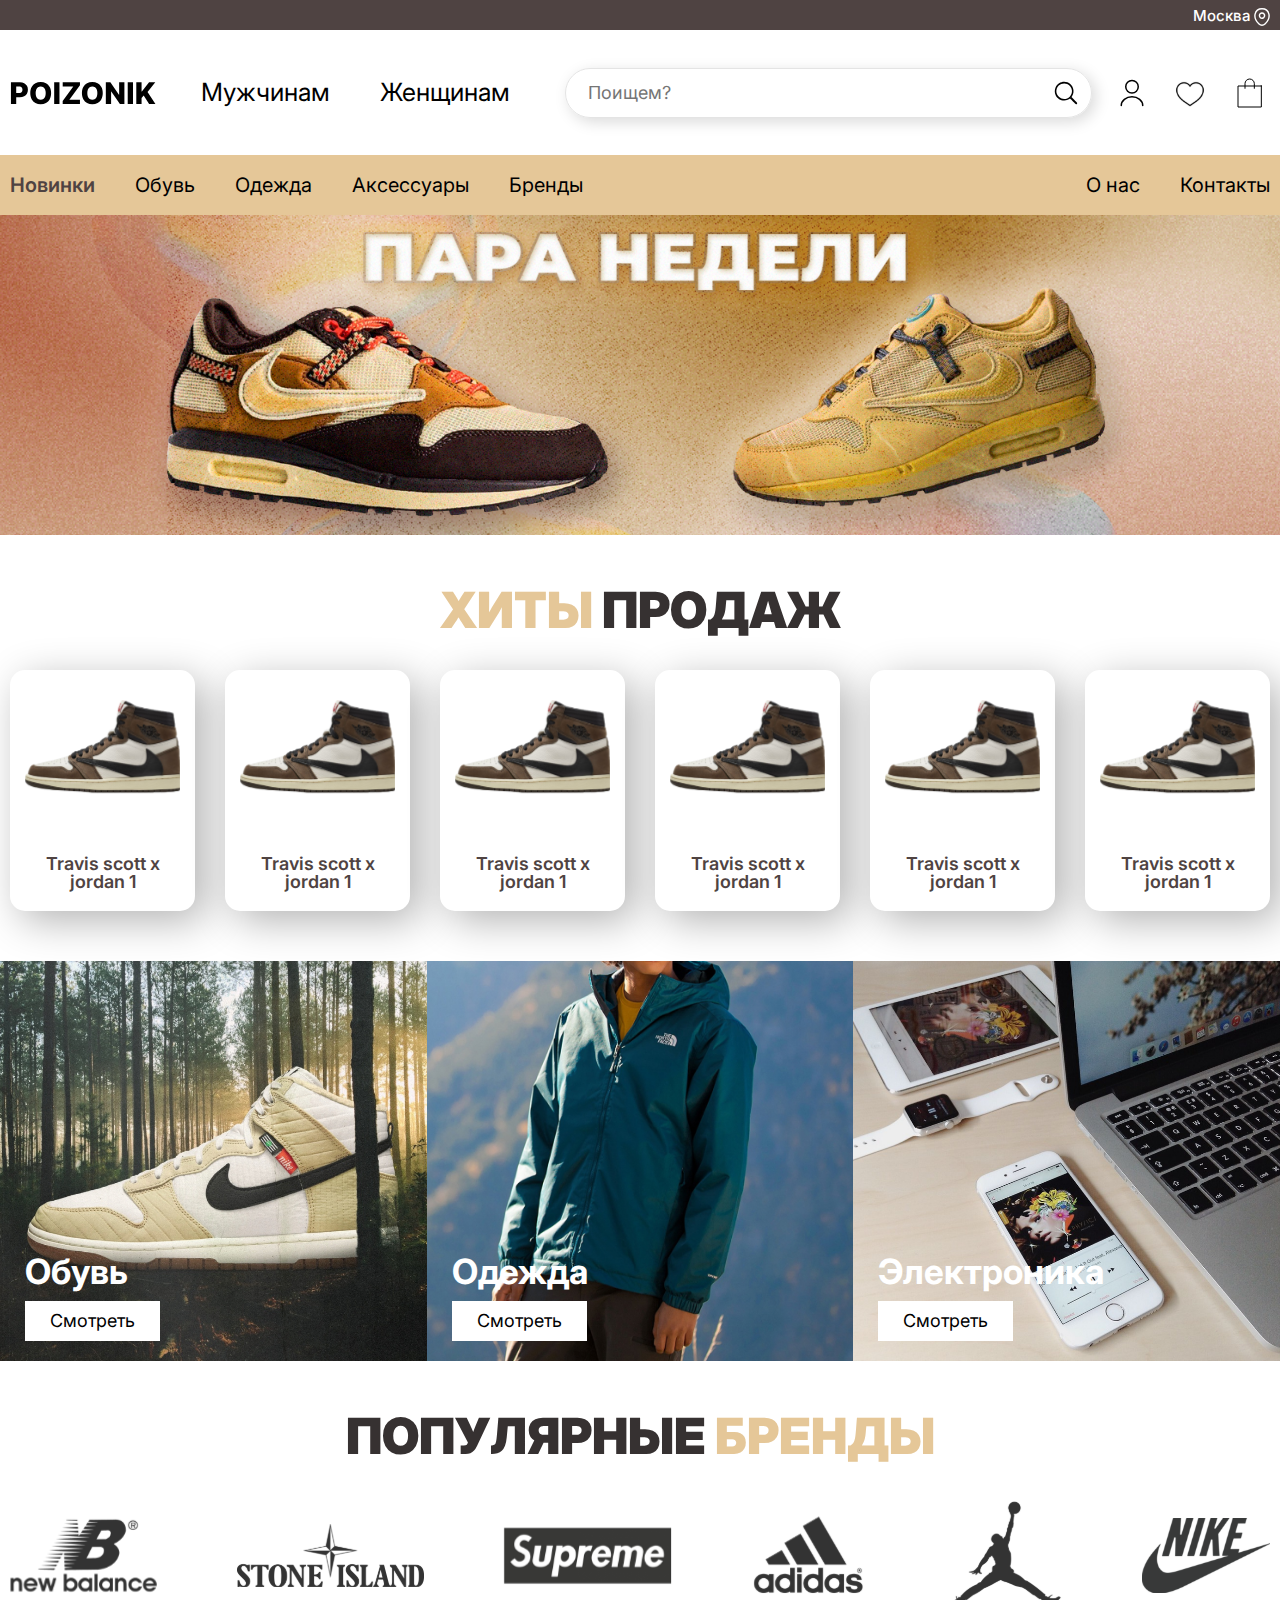
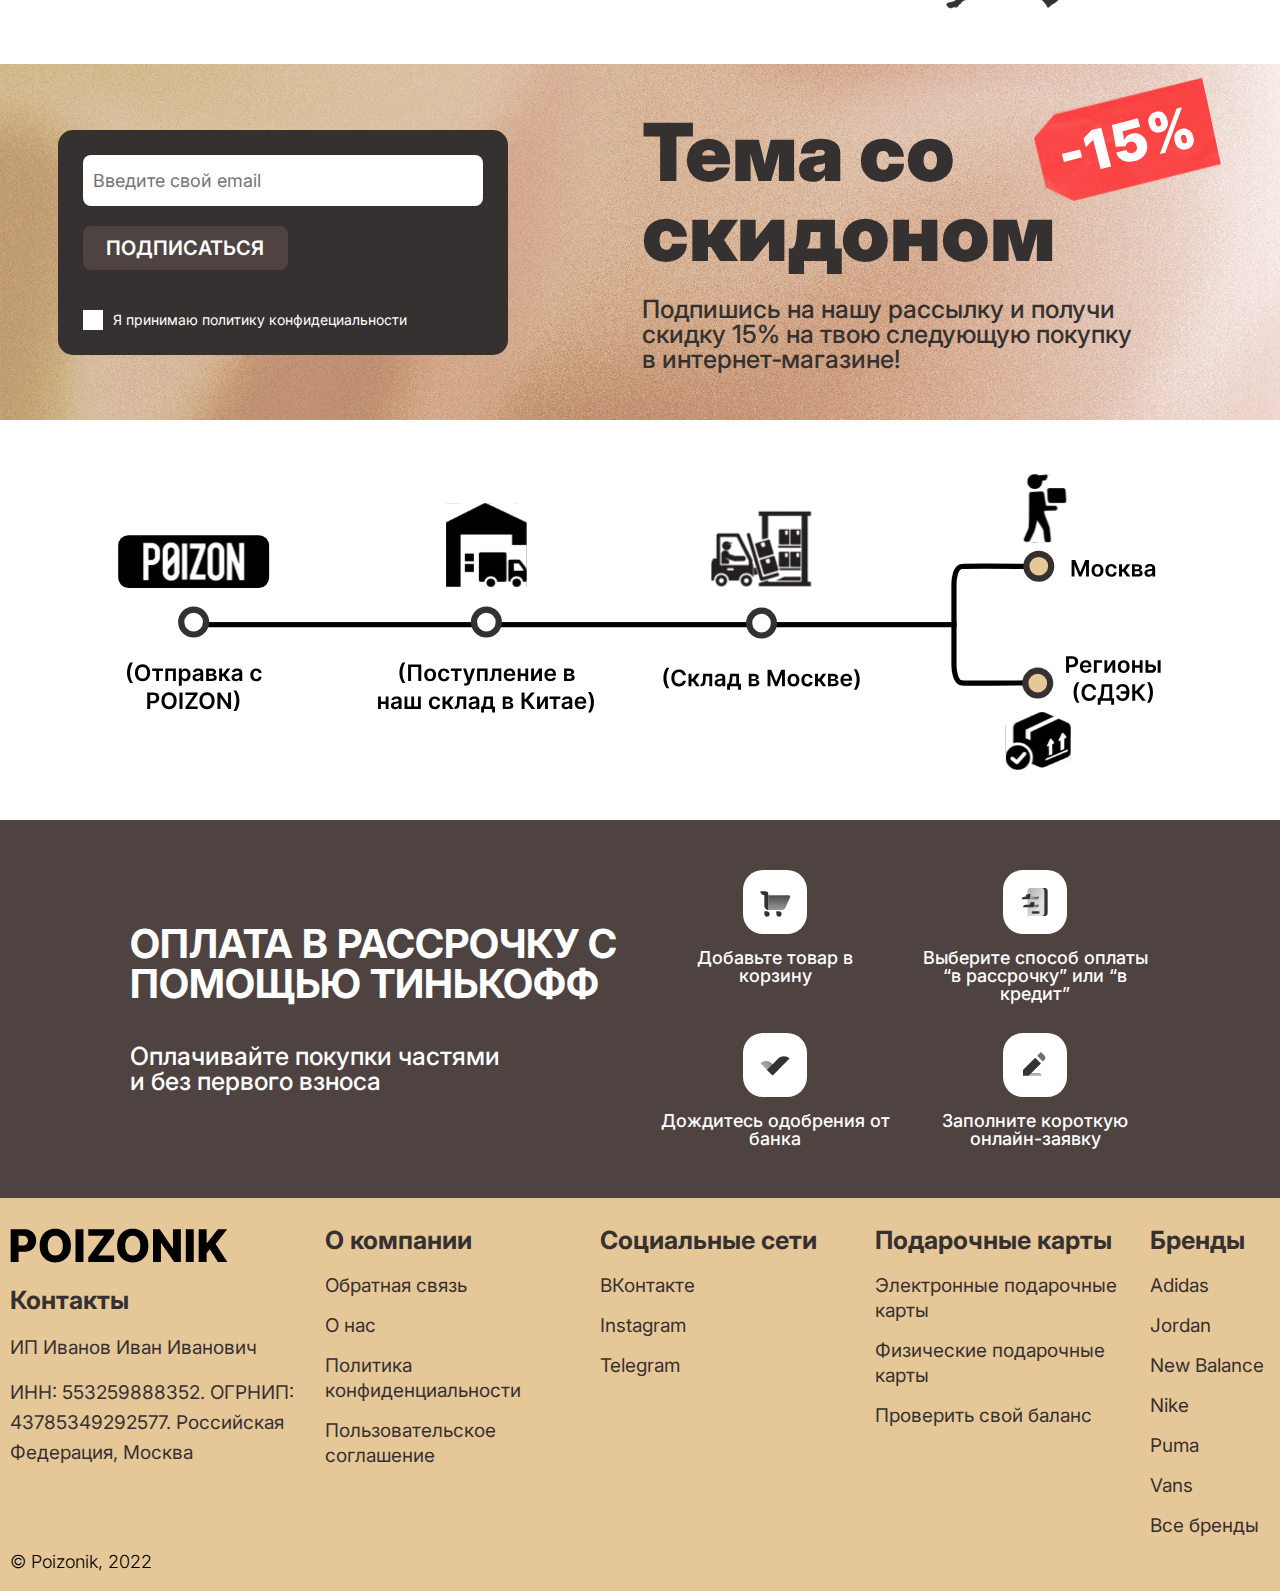
==== index.html @ 100a7b60 "first commit" ====
<!DOCTYPE html>
<html lang="ru">
<head>
    <meta charset="UTF-8">
    <meta http-equiv="X-UA-Compatible" content="IE=edge">
    <meta name="viewport" content="width=device-width, initial-scale=1.0">
    <link rel="stylesheet" href="./css/style.css">
    <title>Poizonik</title>
</head>
<body>
    <div class="wrapper">
        <div class="block-opacity"></div>
        <header class="header">
            <div class="header__location">
                <div class="header__location-text">Москва</div>
            </div>
            <div class="header__container container">
                <div class="header__content">
                    <div class="menu__icon icon-menu">
                        <img src="./img/icons/burger.svg" alt="">
                    </div>
                    <div class="header__content-left">
                        <div class="header__logo">
                            <img src="./img/logo.svg" alt="">
                        </div>
                        <div class="header__gender">
                            <a href="#" class="header__man">Мужчинам</a>
                            <a href="#" class="header__woman">Женщинам</a>
                        </div>
                    </div>
                    <div class="header__items">
                        <div class="header__search-box">
                            <input class="header__search-txt" type="text" name="" placeholder="Поищем?">
                            <a href="" class="header__search-btn">
                                <img src="./img/icons/search.svg" alt="">
                            </a>
                        </div>
                        <div class="header__item header__item-lk"></div>
                        <div class="header__item header__item-favourites"></div>
                        <div class="header__item header__item-basket"></div>
                    </div>
                </div>
            </div>
            <div class="header__menu menu">
                <div class="header__menu-container container">
                    <nav class="menu__body">
                        <ul class="menu__list menu__list-left">
                            <li class="menu__hero-item">
                                <a href="./index.html" class="menu__link">На главную</a>
                            </li>
                            <li><div class="menu__link menu__link-green">Новинки</div></li>
                            <li>
                                <div class="menu__link menu__link-category">Обувь</div>
                                <ul class="menu__list-submenu submenu">
                                    <li><div class="submenu__link">Кроссовки</div></li>
                                    <li><div class="submenu__link">Кеды</div></li>
                                    <li><div class="submenu__link">Ботинки</div></li>
                                </ul>
                            </li>
                            <li><div class="menu__link menu__link-category">Одежда</div></li>
                            <li><div class="menu__link menu__link-category">Аксессуары</div></li>
                            <li>
                                <div class="menu__link menu__link-category">Бренды</div>
                                <ul class="menu__list-submenu submenu">
                                    <li><div class="submenu__link">New Balance</div></li>
                                    <li><div class="submenu__link">Stone Island</div></li>
                                    <li><div class="submenu__link">Supreme</div></li>
                                    <li><div class="submenu__link">Adidas</div></li>
                                    <li><div class="submenu__link">Jordan</div></li>
                                    <li><div class="submenu__link">Nike</div></li>
                                </ul>
                            </li>
                        </ul>
                        <ul class="menu__list menu__list-right">
                            <li><a href="" class="menu__link">О нас</a></li>
                            <li><a href="" class="menu__link">Контакты</a></li>
                        </ul>
                    </nav>
                </div>
            </div>
            <div class="header__lk-menu-vertical">Личный кабинет</div>
        </header>
        <main class="page">
            <section class="best">
                <a href="">
                    <img src="./img/background/best.jpg" alt="" class="best__image">
                </a>
            </section>
            <section class="popular">
                <div class="popular__container container">
                    <div class="popular__content">
                        <div class="popular__title">Хиты <i>продаж</i></div>
                        <div class="popular__items">
                            <a href="" class="popular__item item-popular">
                                <div class="item-popular__image">
                                    <img src="./img/popular/1.svg" alt="">
                                </div>
                                <div class="item-popular__text">Travis scott x jordan 1</div>
                            </a>
                            <a href="" class="popular__item item-popular">
                                <div class="item-popular__image">
                                    <img src="./img/popular/1.svg" alt="">
                                </div>
                                <div class="item-popular__text">Travis scott x jordan 1</div>
                            </a>
                            <a href="" class="popular__item item-popular">
                                <div class="item-popular__image">
                                    <img src="./img/popular/1.svg" alt="">
                                </div>
                                <div class="item-popular__text">Travis scott x jordan 1</div>
                            </a>
                            <a href="" class="popular__item item-popular">
                                <div class="item-popular__image">
                                    <img src="./img/popular/1.svg" alt="">
                                </div>
                                <div class="item-popular__text">Travis scott x jordan 1</div>
                            </a>
                            <a href="" class="popular__item item-popular">
                                <div class="item-popular__image">
                                    <img src="./img/popular/1.svg" alt="">
                                </div>
                                <div class="item-popular__text">Travis scott x jordan 1</div>
                            </a>     
                            <a href="" class="popular__item item-popular">
                                <div class="item-popular__image">
                                    <img src="./img/popular/1.svg" alt="">
                                </div>
                                <div class="item-popular__text">Travis scott x jordan 1</div>
                            </a>     
                        </div>
                    </div>
                </div>
            </section>
            <section class="category">
                <div class="category__container container">
                    <div class="category__items">
                        <a href="#" class="category__item category__item-shoes">
                            <img src="./img/category/shoes.png" alt="" class="category__image">
                            <div class="category__info">
                                <div class="category__title">Обувь</div>
                                <div class="category__button">Смотреть</div>
                            </div>
                        </a>
                        <a href="#" class="category__item category__item-clothes">
                            <img src="./img/category/clothes.png" alt="" class="category__image">
                            <div class="category__info">
                                <div class="category__title">Одежда</div>
                                <div class="category__button">Смотреть</div>
                            </div>
                        </a>
                        <a href="#" class="category__item category__item-electronics">
                            <img src="./img/category/electronics.png" alt="" class="category__image">
                            <div class="category__info">
                                <div class="category__title">Электроника</div>
                                <div class="category__button">Смотреть</div>
                            </div>
                        </a>
                    </div>
                </div>
            </section>
            <section class="brands">
                <div class="container">
                    <div class="brands__content">
                        <div class="brands__title"><i>Популярные</i> бренды</div>
                        <div class="brands__items">
                            <div class="brands__item">
                                <div class="brands__image">
                                    <img src="./img/brands/nb.svg" alt="">
                                </div>
                            </div>
                            <div class="brands__item">
                                <div class="brands__image">
                                    <img src="./img/brands/stonik.svg" alt="">
                                </div>
                            </div>
                            <div class="brands__item">
                                <div class="brands__image">
                                    <img src="./img/brands/supreme.svg" alt="">
                                </div>
                            </div>
                            <div class="brands__item">
                                <div class="brands__image">
                                    <img src="./img/brands/adidas.svg" alt="">
                                </div>
                            </div>
                            <div class="brands__item">
                                <div class="brands__image">
                                    <img src="./img/brands/jordan.svg" alt="">
                                </div>
                            </div>
                            <div class="brands__item">
                                <div class="brands__image">
                                    <img src="./img/brands/nike.svg" alt="">
                                </div>
                            </div>
                        </div>
                    </div>
                </div>
            </section>
            <section class="discount">
                <div class="discount__container container">
                    <div class="discount__content">
                        <form action="" class="discount__form form-discount">
                            <div class="form-discount__fields">
                                <input type="text" placeholder="Введите свой email" class="form-discount__email">
                                <button class="form-discount__button">Подписаться</button>
                            </div>
                            <div class="form-discount__agree">
                                <div class="form-discount__checkbox"></div>
                                <div class="form-discount__text-agree">Я принимаю политику конфидециальности</div>
                            </div>
                        </form>
                        <div class="discount__info">
                            <div class="discount__title">Тема со скидоном</div>
                            <div class="discount__descr">Подпишись на&nbsp;нашу рассылку и&nbsp;получи скидку&nbsp;15% на&nbsp;твою следующую покупку в&nbsp;интернет‑магазине!</div>
                        </div>
                    </div>
                </div>
            </section>
            <section class="delivery">
                <div class="delivery__container container">
                    <div class="delivery__content">
                        <div class="delivery__image">
                        </div>
                    </div>
                </div>
            </section>
            <section class="installment">
                <div class="installment__container container">
                    <div class="installment__content">
                        <div class="installment__info">
                            <div class="installment__title">ОПЛАТА В РАССРОЧКУ С ПОМОЩЬЮ ТИНЬКОФФ</div>
                            <div class="installment__descr">Оплачивайте покупки частями и без первого взноса</div>
                        </div>
                        <div class="installment__items">
                            <div class="installment__item item-installment">
                                <div class="item-installment__image"></div>
                                <div class="item-installment__text">Добавьте товар в корзину</div>
                            </div>
                            <div class="installment__item item-installment">
                                <div class="item-installment__image"></div>
                                <div class="item-installment__text">Выберите способ оплаты <br>“в рассрочку” или “в кредит”</div>
                            </div>
                            <div class="installment__item item-installment">
                                <div class="item-installment__image"></div>
                                <div class="item-installment__text">Дождитесь одобрения от банка</div>
                            </div>
                            <div class="installment__item item-installment">
                                <div class="item-installment__image"></div>
                                <div class="item-installment__text">Заполните короткую онлайн-заявку</div>
                            </div>
                        </div>
                    </div>
                </div>
            </section>
        </main>
        <footer class="footer">
            <div class="container">
                <div class="footer__items">
                    <div class="footer__item item-footer">
                        <img src="./img/logo-big.svg" alt="" class="item-footer__logo">
                        <div class="item-footer__title">Контакты</div>
                        <ul class="item-footer__list">
                            <li><div class="item-footer__text">ИП Иванов Иван Иванович</div></li>
                            <li>
                                <div class="item-footer__text">ИНН: 553259888352. ОГРНИП: 43785349292577. Российская Федерация, Москва</div>
                            </li>
                        </ul>
                    </div>
                    <div class="footer__item item-footer">
                        <div class="item-footer__title">О компании</div>
                        <ul class="item-footer__list">
                            <li><a href="" class="item-footer__link">Обратная связь</a></li>
                            <li><a href="" class="item-footer__link">О нас</a></li>
                            <li><a href="" class="item-footer__link">Политика конфиденциальности</a></li>
                            <li><a href="" class="item-footer__link">Пользовательское соглашение</a></li>
                        </ul>
                    </div>
                    <div class="footer__item item-footer">
                        <div class="item-footer__title">Социальные сети</div>
                        <ul class="item-footer__list">
                            <li><a href="" class="item-footer__link">ВКонтакте</a></li>
                            <li><a href="" class="item-footer__link">Instagram</a></li>
                            <li><a href="" class="item-footer__link">Telegram</a></li>
                        </ul>
                    </div>
                    <div class="footer__item item-footer">
                        <div class="item-footer__title">Подарочные карты</div>
                        <ul class="item-footer__list">
                            <li><a href="" class="item-footer__link">Электронные подарочные карты</a></li>
                            <li><a href="" class="item-footer__link">Физические подарочные карты</a></li>
                            <li><a href="" class="item-footer__link">Проверить свой баланс</a></li>
                        </ul>
                    </div>
                    <div class="footer__item item-footer">
                        <div class="item-footer__title">Бренды</div>
                        <ul class="item-footer__list">
                            <li><a href="" class="item-footer__link">Adidas</a></li>
                            <li><a href="" class="item-footer__link">Jordan</a></li>
                            <li><a href="" class="item-footer__link">New Balance</a></li>
                            <li><a href="" class="item-footer__link">Nike</a></li>
                            <li><a href="" class="item-footer__link">Puma</a></li>
                            <li><a href="" class="item-footer__link">Vans</a></li>
                            <li><a href="" class="item-footer__link">Все бренды</a></li>
                        </ul>
                    </div>
                </div>
                <div class="footer__bottom">
                    <div class="footer__copy">&copy;&nbsp;Poizonik, 2022</div>
                </div>
            </div>
        </footer>
    </div>
    <script src="./js/script.js"></script>
</body>
</html>
---- css/style.css ----
@charset "UTF-8";
@import url(https://fonts.googleapis.com/css?family=Inter:100,200,300,regular,500,600,700,800,900); /*Обнуление*/
* {
  padding: 0;
  margin: 0;
  border: 0;
}

*, *:before, *:after {
  -webkit-box-sizing: border-box;
  box-sizing: border-box;
}

:focus, :active {
  outline: none;
}

a:focus, a:active {
  outline: none;
}

nav, footer, header, aside {
  display: block;
}

html, body {
  height: 100%;
  width: 100%;
  font-size: 100%;
  line-height: 1;
  font-size: 14px;
  -ms-text-size-adjust: 100%;
  -moz-text-size-adjust: 100%;
  -webkit-text-size-adjust: 100%;
}

input, button, textarea {
  font-family: inherit;
}

input::-ms-clear {
  display: none;
}

button {
  cursor: pointer;
}

button::-moz-focus-inner {
  padding: 0;
  border: 0;
}

a, a:visited {
  text-decoration: none;
}

a:hover {
  text-decoration: none;
}

ul li {
  list-style: none;
}

li {
  list-style-type: none;
}

img {
  vertical-align: top;
}

h1, h2, h3, h4, h5, h6 {
  font-size: inherit;
  font-weight: inherit;
}

/*--------------------*/
body {
  color: #000;
  font-size: 14px;
  font-family: "Inter", "Helvetica", "sans-serif";
}

/* width */
::-webkit-scrollbar {
  display: none;
}

.wrapper {
  width: 100%;
  min-height: 100%;
  overflow: hidden;
  display: -webkit-box;
  display: -ms-flexbox;
  display: flex;
  -webkit-box-orient: vertical;
  -webkit-box-direction: normal;
      -ms-flex-direction: column;
          flex-direction: column;
}

.block-opacity {
  display: none;
}
@media (max-width: 991.98px) {
  .block-opacity._active {
    display: block;
    position: fixed;
    z-index: 100;
    top: 0;
    left: 0;
    background-color: #000;
    opacity: 0.6;
    width: 100%;
    height: 100%;
  }
}

.container {
  max-width: 1380px;
  margin: 0 auto;
  padding: 0 10px;
}

.gender-choice, .header__woman, .header__man {
  display: inline-block;
  text-align: center;
  padding: 0 25px;
  font-size: 25px;
  line-height: 125px;
  color: #000;
  background-color: #fff;
  -webkit-transition: all 0.5s ease 0s;
  transition: all 0.5s ease 0s;
}
@media (min-width: 991.98px) {
  .gender-choice:hover, .header__woman:hover, .header__man:hover {
    background-color: #f6f6f6;
  }
}
@media (max-width: 991.98px) {
  .gender-choice, .header__woman, .header__man {
    line-height: 100px;
  }
}
@media (max-width: 767.98px) {
  .gender-choice, .header__woman, .header__man {
    line-height: 70px;
    padding: 0 10px;
    font-size: 20px;
  }
}

.title, .brands__title, .popular__title {
  text-transform: uppercase;
  font-weight: 900;
  font-size: 50px;
  text-align: center;
  margin: 0 0 35px 0;
  color: #E5C798;
}
.title i, .brands__title i, .popular__title i {
  font-style: normal;
  color: #363131;
}
@media (max-width: 479.98px) {
  .title, .brands__title, .popular__title {
    font-size: 40px;
  }
}

._ibg {
  position: relative;
}
._ibg img {
  position: absolute;
  width: 100%;
  height: 100%;
  top: 0;
  left: 0;
  -o-object-fit: cover;
     object-fit: cover;
}

body.ie .ibg {
  background-position: center;
  background-size: cover;
  background-repeat: no-repeat;
}
body.ie .ibg img {
  width: 0;
  height: 0;
  opacity: 0;
  visibility: hidden;
}

.btn {
  display: -webkit-inline-box;
  display: -ms-inline-flexbox;
  display: inline-flex;
  padding: 0px 0px;
}
.btn._fw {
  width: 100%;
}

.header__location {
  background-color: #4F4342;
  padding: 8px 30px 8px 0;
  height: 30px;
}
.header__location-text {
  font-weight: 500;
  font-size: 15px;
  position: relative;
  color: #fff;
  display: inline;
  float: right;
}
.header__location-text::after {
  content: "";
  position: absolute;
  top: 0px;
  right: -20px;
  width: 16px;
  height: 50px;
  background: url("./../../img/icons/location.svg") no-repeat;
  background-size: contain;
}
.header__content {
  display: -webkit-box;
  display: -ms-flexbox;
  display: flex;
  -webkit-box-align: center;
      -ms-flex-align: center;
          align-items: center;
  -webkit-box-pack: justify;
      -ms-flex-pack: justify;
          justify-content: space-between;
  -webkit-column-gap: 30px;
     -moz-column-gap: 30px;
          column-gap: 30px;
  height: 125px;
}
.header__content-left {
  display: -webkit-box;
  display: -ms-flexbox;
  display: flex;
  -webkit-box-align: center;
      -ms-flex-align: center;
          align-items: center;
  height: 125px;
  -webkit-column-gap: 20px;
     -moz-column-gap: 20px;
          column-gap: 20px;
}
.header__gender {
  display: -webkit-box;
  display: -ms-flexbox;
  display: flex;
}
.header__search-box {
  border-radius: 107px;
  border: 1px solid #e4e4e4;
  height: 50px;
  padding: 10px;
  -webkit-box-shadow: 4px 4px 15px 0px rgba(0, 0, 0, 0.1490196078);
          box-shadow: 4px 4px 15px 0px rgba(0, 0, 0, 0.1490196078);
  display: -webkit-box;
  display: -ms-flexbox;
  display: flex;
  -webkit-box-align: center;
      -ms-flex-align: center;
          align-items: center;
  width: 100%;
}
.header__search-txt {
  border: none;
  background: none;
  outline: none;
  float: left;
  padding: 0 3px 0 12px;
  color: #000;
  font-size: 18px;
  line-height: 50px;
  width: 100%;
}
.header__search-btn {
  float: right;
  border-radius: 50%;
  height: 30px;
  width: 30px;
  display: -webkit-box;
  display: -ms-flexbox;
  display: flex;
  -webkit-box-pack: center;
      -ms-flex-pack: center;
          justify-content: center;
  -webkit-box-align: center;
      -ms-flex-align: center;
          align-items: center;
  text-decoration: none;
}
.header__search-btn img {
  width: 30px;
  height: 30px;
}
.header__items {
  display: -webkit-box;
  display: -ms-flexbox;
  display: flex;
  -webkit-box-align: center;
      -ms-flex-align: center;
          align-items: center;
  -webkit-column-gap: 25px;
     -moz-column-gap: 25px;
          column-gap: 25px;
  width: 100%;
}
.header__item {
  top: 0;
  left: 0;
  width: 45px;
  height: 30px;
  background-size: contain;
  cursor: pointer;
}
.header__item-lk {
  background: url("./../../img/icons/lk.svg") no-repeat;
}
.header__item-favourites {
  background: url("./../../img/icons/favourites.svg") no-repeat;
  width: 50px;
}
.header__item-basket {
  background: url("./../../img/icons/cart.svg") no-repeat;
}
.header__lk-menu-vertical {
  cursor: pointer;
  display: none;
}
@media (max-width: 991.98px) {
  .header__location {
    display: none;
  }
  .header__content, .header__content-left {
    height: 100px;
  }
  .header__menu-container {
    padding: 0px;
  }
  .header__gender {
    position: absolute;
    opacity: 0;
    -webkit-transform: translateX(-150%);
            transform: translateX(-150%);
    -webkit-transition: -webkit-transform 0.5s ease-in-out 0s;
    transition: -webkit-transform 0.5s ease-in-out 0s;
    transition: transform 0.5s ease-in-out 0s;
    transition: transform 0.5s ease-in-out 0s, -webkit-transform 0.5s ease-in-out 0s;
  }
  .header__gender._active {
    -webkit-transition: -webkit-transform 0.5s ease-in-out 0s;
    transition: -webkit-transform 0.5s ease-in-out 0s;
    transition: transform 0.5s ease-in-out 0s;
    transition: transform 0.5s ease-in-out 0s, -webkit-transform 0.5s ease-in-out 0s;
    position: fixed;
    top: 0;
    left: 0;
    width: 80vw;
    opacity: 1;
    -webkit-transform: translateX(0);
            transform: translateX(0);
    background-color: #fff;
    z-index: 101;
  }
  .header__man {
    background-color: #f6f6f6;
  }
  .header__lk-menu-vertical._active {
    display: block;
    position: fixed;
    bottom: 0;
    left: 0;
    z-index: 102;
    width: 80vw;
    font-size: 16px;
    line-height: 50px;
    padding: 0 12px 0 52px;
    background-color: #4F4342;
    color: #fff;
  }
  .header__lk-menu-vertical._active::before {
    content: "";
    position: absolute;
    top: 50%;
    left: 12px;
    width: 30px;
    height: 30px;
    -webkit-transform: translateY(-50%);
            transform: translateY(-50%);
    background: url(./../../img/icons/lk-white.svg) no-repeat;
  }
  .header__lk-menu-vertical {
    -webkit-transform: translateX(-150%);
            transform: translateX(-150%);
    -webkit-transition: -webkit-transform 0.5s ease-in-out 0s;
    transition: -webkit-transform 0.5s ease-in-out 0s;
    transition: transform 0.5s ease-in-out 0s;
    transition: transform 0.5s ease-in-out 0s, -webkit-transform 0.5s ease-in-out 0s;
    position: absolute;
    bottom: 0;
    left: 0;
    display: block;
    opacity: 0;
  }
  .header__lk-menu-vertical._active {
    opacity: 1;
    -webkit-transform: translateX(0);
            transform: translateX(0);
  }
}
@media (max-width: 767.98px) {
  .header__content, .header__content-left {
    height: 70px;
  }
  .header__items {
    -webkit-box-pack: end;
        -ms-flex-pack: end;
            justify-content: end;
  }
  .header__item-lk {
    display: none;
  }
  .header__item {
    top: 0;
    left: 0;
    width: 30px;
    height: 30px;
    background-size: contain;
    cursor: pointer;
  }
  .header__search-box {
    border: none;
    height: 50px;
    padding: 0px;
    -webkit-box-shadow: none;
            box-shadow: none;
    width: 30px;
  }
  .header__search-txt {
    width: 0;
    padding: 0;
  }
  .header__gender._active {
    width: 90vw;
  }
  .header__lk-menu-vertical._active {
    width: 90vw;
  }
}
@media (max-width: 479.98px) {
  .header__content {
    -webkit-column-gap: 12px;
       -moz-column-gap: 12px;
            column-gap: 12px;
  }
  .header__logo img {
    width: 120px;
  }
  .header__items {
    -webkit-column-gap: 12px;
       -moz-column-gap: 12px;
            column-gap: 12px;
  }
  .header__item-basket {
    width: 25px;
  }
}

.menu {
  background: #E5C798;
}
.menu__body {
  display: -webkit-box;
  display: -ms-flexbox;
  display: flex;
  -webkit-box-pack: justify;
      -ms-flex-pack: justify;
          justify-content: space-between;
}
.menu__list {
  display: -webkit-box;
  display: -ms-flexbox;
  display: flex;
  -webkit-box-align: center;
      -ms-flex-align: center;
          align-items: center;
  -webkit-column-gap: 40px;
     -moz-column-gap: 40px;
          column-gap: 40px;
}
.menu__link {
  color: #000;
  font-size: 20px;
  line-height: 60px;
  cursor: pointer;
}
.menu__hero-item {
  display: none;
  background-color: #E5C798;
}
.menu__hero-item a {
  border: none;
}
.menu__link-green {
  font-weight: 600;
  color: #4F4342;
}
@media (max-width: 991.98px) {
  .menu {
    overflow: scroll;
    background-color: #fff;
    padding: 0 0 150px 0;
    position: absolute;
    -webkit-transform: translateX(-150%);
            transform: translateX(-150%);
  }
  .menu__list > li:nth-child(2), .menu__list-right {
    display: none;
  }
  .menu__list-left {
    display: -webkit-box;
    display: -ms-flexbox;
    display: flex;
    -webkit-box-orient: vertical;
    -webkit-box-direction: normal;
        -ms-flex-direction: column;
            flex-direction: column;
  }
  .menu__list {
    width: 100%;
  }
  .menu__list li {
    width: 100%;
  }
  .menu__link {
    display: inline-block;
    width: 100%;
    padding: 0 0 0 25px;
    border: 1px solid #e4e4e4;
    position: relative;
  }
  .menu__link-category::after {
    content: "";
    position: absolute;
    top: 50%;
    right: 10px;
    width: 12px;
    height: 22px;
    background: url("./../../img/icons/arrow-right.svg") no-repeat;
    -webkit-transform: translateY(-50%);
            transform: translateY(-50%);
  }
  .menu__link._hide {
    display: none;
  }
  .menu._active {
    -webkit-transition: -webkit-transform 0.5s ease-in-out 0s;
    transition: -webkit-transform 0.5s ease-in-out 0s;
    transition: transform 0.5s ease-in-out 0s;
    transition: transform 0.5s ease-in-out 0s, -webkit-transform 0.5s ease-in-out 0s;
    position: fixed;
    z-index: 101;
    background-color: #fff;
    height: 100%;
    width: 80vw;
    -webkit-transform: translateX(0%);
            transform: translateX(0%);
  }
  .menu__hero-item._active {
    display: block;
  }
  .menu__icon {
    left: -35%;
    -webkit-transition: left 0.5s ease-in-out 0s;
    transition: left 0.5s ease-in-out 0s;
  }
  .menu__icon._active {
    position: fixed;
    top: 50px;
    left: 76vw;
    -webkit-transform: translateY(-50%);
            transform: translateY(-50%);
  }
}
@media (max-width: 767.98px) {
  .menu {
    padding: 0 0 120px 0;
  }
  .menu__link {
    padding: 0 0 0 10px;
  }
  .menu._active {
    width: 90vw;
  }
  .menu__icon._active {
    top: 35px;
    left: 84vw;
  }
}
@media (max-width: 479.98px) {
  .menu__icon._active {
    top: 35px;
    left: 81vw;
  }
}

.submenu {
  display: none;
}
.submenu__link {
  color: #000;
  font-size: 20px;
  line-height: 60px;
  cursor: pointer;
}
@media (min-width: 991.98px) {
  .submenu._active-over {
    display: block;
    position: absolute;
    background-color: #fff;
    -webkit-box-shadow: 0px 10px 14px 0px rgba(0, 0, 0, 0.1490196078);
            box-shadow: 0px 10px 14px 0px rgba(0, 0, 0, 0.1490196078);
    padding: 20px;
  }
}
@media (max-width: 991.98px) {
  .submenu._active {
    display: block;
  }
  .submenu__link {
    padding: 0 0 0 45px;
    display: inline-block;
    width: 100%;
    padding: 0 0 0 45px;
    border: 1px solid #e4e4e4;
    position: relative;
  }
}
@media (max-width: 767.98px) {
  .submenu__link {
    padding: 0 0 0 25px;
  }
}

.icon-menu {
  display: none;
}
@media (max-width: 991.98px) {
  .icon-menu {
    display: block;
    cursor: pointer;
    z-index: 200;
  }
}

.footer {
  background-color: #E5C798;
}
.footer__items {
  padding: 30px 0 15px 0;
  display: -ms-grid;
  display: grid;
  -ms-grid-columns: minmax(200px, 300px) 25px minmax(200px, 250px) 25px minmax(200px, 250px) 25px minmax(200px, 250px) 25px minmax(100px, 120px);
  grid-template-columns: minmax(200px, 300px) repeat(3, minmax(200px, 250px)) minmax(100px, 120px);
  -webkit-box-pack: justify;
      -ms-flex-pack: justify;
          justify-content: space-between;
  -webkit-column-gap: 25px;
     -moz-column-gap: 25px;
          column-gap: 25px;
  row-gap: 30px;
  -ms-flex-wrap: wrap;
      flex-wrap: wrap;
}
.footer__item {
  max-width: 250px;
}
.footer__item:nth-child(1) {
  max-width: 300px;
}
.footer__bottom {
  padding: 0 0 20px 0;
}
.footer__copy {
  font-size: 18px;
  font-weight: 300;
}
@media (max-width: 1200px) {
  .footer__items {
    -ms-grid-columns: minmax(200px, 300px) (minmax(200px, 250px))[3];
    grid-template-columns: minmax(200px, 300px) repeat(3, minmax(200px, 250px));
  }
}
@media (max-width: 991.98px) {
  .footer__items {
    -ms-grid-columns: minmax(200px, 300px) (minmax(200px, 250px))[2];
    grid-template-columns: minmax(200px, 300px) repeat(2, minmax(200px, 250px));
  }
}
@media (max-width: 767.98px) {
  .footer__items {
    -ms-grid-columns: minmax(200px, 300px) (minmax(200px, 250px))[1];
    grid-template-columns: minmax(200px, 300px) repeat(1, minmax(200px, 250px));
  }
}
@media (max-width: 479.98px) {
  .footer__items {
    -ms-grid-columns: auto;
    grid-template-columns: auto;
  }
}

.item-footer__logo {
  margin: 0 0 25px 0;
}
.item-footer__title {
  font-size: 25px;
  font-weight: 700;
  color: #363131;
  margin: 0 0 20px 0;
}
.item-footer__list {
  display: -webkit-box;
  display: -ms-flexbox;
  display: flex;
  -webkit-box-orient: vertical;
  -webkit-box-direction: normal;
      -ms-flex-direction: column;
          flex-direction: column;
  row-gap: 15px;
}
.item-footer__link {
  font-size: 19px;
  color: #363131;
  line-height: 25px;
}
.item-footer__text {
  font-size: 19px;
  color: #363131;
  line-height: 30px;
}

.best__image {
  display: block;
  width: 100%;
  height: auto;
  margin: 0 auto;
  -o-object-fit: cover;
     object-fit: cover;
}

.popular__content {
  padding: 50px 0;
  display: -webkit-box;
  display: -ms-flexbox;
  display: flex;
  -webkit-box-orient: vertical;
  -webkit-box-direction: normal;
      -ms-flex-direction: column;
          flex-direction: column;
  -webkit-box-align: center;
      -ms-flex-align: center;
          align-items: center;
}
.popular__items {
  display: -ms-grid;
  display: grid;
  -ms-grid-columns: 1fr 30px 1fr 30px 1fr 30px 1fr 30px 1fr 30px 1fr;
  grid-template-columns: repeat(6, 1fr);
  -webkit-box-pack: justify;
      -ms-flex-pack: justify;
          justify-content: space-between;
  gap: 30px;
}
.popular__row {
  display: -webkit-box;
  display: -ms-flexbox;
  display: flex;
  -webkit-column-gap: 30px;
     -moz-column-gap: 30px;
          column-gap: 30px;
}
@media (max-width: 991.98px) {
  .popular__items {
    -ms-grid-columns: (1fr)[3];
    grid-template-columns: repeat(3, 1fr);
  }
}
@media (max-width: 767.98px) {
  .popular__items {
    -ms-grid-columns: (1fr)[2];
    grid-template-columns: repeat(2, 1fr);
  }
}

.item-popular {
  background-color: #fff;
  border-radius: 15px;
  -webkit-box-shadow: 10px 10px 40px 0px rgba(0, 0, 0, 0.3019607843);
          box-shadow: 10px 10px 40px 0px rgba(0, 0, 0, 0.3019607843);
  max-width: 210px;
  padding: 30px 15px 20px 15px;
  display: -webkit-box;
  display: -ms-flexbox;
  display: flex;
  -webkit-box-orient: vertical;
  -webkit-box-direction: normal;
      -ms-flex-direction: column;
          flex-direction: column;
  row-gap: 60px;
}
.item-popular__image {
  overflow: hidden;
  display: -webkit-box;
  display: -ms-flexbox;
  display: flex;
  -webkit-box-align: center;
      -ms-flex-align: center;
          align-items: center;
  -webkit-box-pack: center;
      -ms-flex-pack: center;
          justify-content: center;
}
.item-popular__image img {
  max-width: 100%;
}
.item-popular__text {
  text-align: center;
  font-weight: 600;
  font-size: 18px;
  color: #4F4342;
}

.category {
  position: relative;
  z-index: 1;
}
.category__container {
  padding: 0;
}
.category__items {
  display: -webkit-box;
  display: -ms-flexbox;
  display: flex;
  height: 400px;
}
.category__item {
  -webkit-box-flex: 1;
      -ms-flex: 1 1 33.333%;
          flex: 1 1 33.333%;
  height: 400px;
  width: 100%;
  position: relative;
  display: -webkit-box;
  display: -ms-flexbox;
  display: flex;
  -webkit-box-align: center;
      -ms-flex-align: center;
          align-items: center;
  -webkit-box-pack: center;
      -ms-flex-pack: center;
          justify-content: center;
  overflow: hidden;
  background-color: #000;
  -webkit-transition: width 0.3s ease-in-out 0s;
  transition: width 0.3s ease-in-out 0s;
}
.category__item img {
  display: block;
  min-width: 100%;
  height: 100%;
  -o-object-fit: cover;
     object-fit: cover;
  -webkit-transition: all 0.3s ease-in-out 0s;
  transition: all 0.3s ease-in-out 0s;
  opacity: 1;
  position: relative;
}
.category__item:hover img {
  height: 110%;
  min-width: 110%;
  opacity: 0.8;
}
.category__info {
  position: absolute;
  bottom: 20px;
  left: 25px;
}
.category__title {
  font-weight: 700;
  font-size: 35px;
  color: #fff;
  margin: 0 0 12px 0;
}
.category__button {
  display: inline-block;
  font-size: 18px;
  height: 40px;
  background-color: #fff;
  color: #000;
  line-height: 40px;
  padding: 0 25px;
}
@media (max-width: 1120px) {
  .category__items {
    -webkit-box-orient: vertical;
    -webkit-box-direction: normal;
        -ms-flex-direction: column;
            flex-direction: column;
    height: 1200px;
  }
}

.brands {
  padding: 50px 0;
}
.brands__items {
  display: -webkit-box;
  display: -ms-flexbox;
  display: flex;
  -webkit-box-align: center;
      -ms-flex-align: center;
          align-items: center;
  -webkit-column-gap: 30px;
     -moz-column-gap: 30px;
          column-gap: 30px;
  -webkit-box-pack: justify;
      -ms-flex-pack: justify;
          justify-content: space-between;
}
.brands__item {
  cursor: pointer;
}
@media (max-width: 991.98px) {
  .brands__items {
    overflow: scroll;
  }
}

.discount {
  min-height: 350px;
  background: url(./../../img/background/1.jpg) no-repeat;
  background-size: cover;
}
.discount__container {
  max-width: 1185px;
}
.discount__content {
  display: -webkit-box;
  display: -ms-flexbox;
  display: flex;
  -webkit-box-align: center;
      -ms-flex-align: center;
          align-items: center;
  -webkit-column-gap: 20px;
     -moz-column-gap: 20px;
          column-gap: 20px;
  row-gap: 30px;
  -webkit-box-pack: justify;
      -ms-flex-pack: justify;
          justify-content: space-between;
  padding: 48px 48px 48px 0;
}
.discount__info {
  color: #363131;
  position: relative;
}
.discount__title {
  font-weight: 900;
  font-size: 80px;
  max-width: 440px;
  margin: 0 0 25px 0;
}
.discount__title::before {
  content: "";
  position: absolute;
  top: -35px;
  right: -50px;
  width: 191px;
  height: 125px;
  background: url("./../../img/icons/discount.svg") no-repeat;
}
.discount__descr {
  font-weight: 500;
  font-size: 25px;
  max-width: 533px;
}
@media (max-width: 991.98px) {
  .discount__info {
    -webkit-box-ordinal-group: 2;
        -ms-flex-order: 1;
            order: 1;
  }
  .discount__form {
    -webkit-box-ordinal-group: 3;
        -ms-flex-order: 2;
            order: 2;
  }
  .discount__content {
    -webkit-box-align: end;
        -ms-flex-align: end;
            align-items: end;
    padding: 100px 0px 40px 0;
    -webkit-column-gap: 30px;
       -moz-column-gap: 30px;
            column-gap: 30px;
  }
  .discount__title {
    margin: 0 0 30px 0;
    font-size: 75px;
  }
  .discount__title::before {
    top: -70px;
    right: -100px;
    background: url("./../../img/icons/discount.svg") no-repeat;
  }
  .discount__descr {
    max-width: 420px;
  }
}
@media (max-width: 767.98px) {
  .discount__content {
    -webkit-box-align: center;
        -ms-flex-align: center;
            align-items: center;
    -webkit-box-orient: vertical;
    -webkit-box-direction: normal;
        -ms-flex-direction: column;
            flex-direction: column;
  }
  .discount__title {
    font-size: 65px;
  }
  .discount__title::before {
    top: -70px;
    right: -20px;
  }
  .discount__descr {
    font-size: 20px;
  }
}
@media (max-width: 479.98px) {
  .discount__content {
    padding: 35px 0;
  }
  .discount__title {
    font-size: 55px;
    max-width: 270px;
  }
  .discount__title::before {
    top: -20px;
    right: -55px;
    background: url("./../../img/icons/discount-small.svg") no-repeat;
  }
}
@media (max-width: 385px) {
  .discount__title {
    font-size: 50px;
  }
  .discount__title::before {
    right: -95px;
  }
}

.form-discount {
  display: -webkit-box;
  display: -ms-flexbox;
  display: flex;
  -webkit-box-orient: vertical;
  -webkit-box-direction: normal;
      -ms-flex-direction: column;
          flex-direction: column;
  -webkit-box-pack: justify;
      -ms-flex-pack: justify;
          justify-content: space-between;
  row-gap: 20px;
  background-color: #363131;
  height: 225px;
  width: 450px;
  padding: 25px;
  color: #fff;
  border-radius: 15px;
}
.form-discount__fields {
  width: 100%;
  display: -webkit-box;
  display: -ms-flexbox;
  display: flex;
  -webkit-box-orient: vertical;
  -webkit-box-direction: normal;
      -ms-flex-direction: column;
          flex-direction: column;
  row-gap: 20px;
}
.form-discount__email {
  font-size: 18px;
  padding: 15px 10px;
  background-color: #fff;
  width: 100%;
  border-radius: 8px;
}
.form-discount__button {
  text-transform: uppercase;
  font-size: 20px;
  font-weight: 600;
  background-color: #4F4342;
  padding: 10px 20px;
  width: 205px;
  color: #fff;
  border-radius: 8px;
}
.form-discount__agree {
  display: -webkit-box;
  display: -ms-flexbox;
  display: flex;
  -webkit-box-align: center;
      -ms-flex-align: center;
          align-items: center;
  -webkit-column-gap: 10px;
     -moz-column-gap: 10px;
          column-gap: 10px;
}
.form-discount__checkbox {
  width: 20px;
  height: 20px;
  background-color: #fff;
  cursor: pointer;
  position: relative;
}
.form-discount__checkbox._active::before {
  content: "";
  position: absolute;
  top: 2.5px;
  left: 2px;
  width: 16px;
  height: 16px;
  background: url("./../../img/icons/checked.svg") no-repeat;
}
.form-discount__text-agree {
  font-size: 14px;
}
@media (max-width: 479.98px) {
  .form-discount {
    width: 100%;
  }
  .form-discount__text-agree {
    max-width: 200px;
  }
}

.delivery__container {
  max-width: 1100px;
}
.delivery__content {
  display: -webkit-box;
  display: -ms-flexbox;
  display: flex;
  -webkit-box-align: center;
      -ms-flex-align: center;
          align-items: center;
  -webkit-box-pack: center;
      -ms-flex-pack: center;
          justify-content: center;
  padding: 50px 0;
}
.delivery__image {
  height: 300px;
  width: 100%;
  background: url("./../../img/delivery/delivery.svg") center no-repeat;
  background-size: contain;
}
@media (max-width: 767.98px) {
  .delivery__content {
    padding: 30px 0;
  }
  .delivery__image {
    height: 440px;
    background: url("./../../img/delivery/delivery-small.svg") center no-repeat;
  }
}

.installment {
  background-color: #4F4342;
}
.installment__container {
  max-width: 1100px;
}
.installment__content {
  display: -webkit-box;
  display: -ms-flexbox;
  display: flex;
  -webkit-box-align: center;
      -ms-flex-align: center;
          align-items: center;
  -webkit-box-pack: center;
      -ms-flex-pack: center;
          justify-content: center;
  row-gap: 30px;
  padding: 50px 0;
  color: #fff;
}
.installment__info {
  display: -webkit-box;
  display: -ms-flexbox;
  display: flex;
  -webkit-box-orient: vertical;
  -webkit-box-direction: normal;
      -ms-flex-direction: column;
          flex-direction: column;
  row-gap: 40px;
}
.installment__title {
  font-size: 40px;
  font-weight: 700;
  max-width: 530px;
}
.installment__descr {
  font-weight: 500;
  font-size: 25px;
  max-width: 390px;
}
.installment__items {
  display: -ms-grid;
  display: grid;
  -ms-grid-columns: 1fr 30px 1fr;
  grid-template-columns: repeat(2, 1fr);
  gap: 30px;
}
@media (max-width: 991.98px) {
  .installment__content {
    -webkit-box-orient: vertical;
    -webkit-box-direction: normal;
        -ms-flex-direction: column;
            flex-direction: column;
    -webkit-box-align: start;
        -ms-flex-align: start;
            align-items: start;
  }
  .installment__items {
    position: relative;
    top: 0;
    left: 50%;
    -webkit-transform: translate(-50%, 0);
            transform: translate(-50%, 0);
  }
}
@media (max-width: 479.98px) {
  .installment__items {
    -ms-grid-columns: (1fr)[1];
    grid-template-columns: repeat(1, 1fr);
  }
}

.item-installment {
  display: -webkit-box;
  display: -ms-flexbox;
  display: flex;
  -webkit-box-orient: vertical;
  -webkit-box-direction: normal;
      -ms-flex-direction: column;
          flex-direction: column;
  -webkit-box-align: center;
      -ms-flex-align: center;
          align-items: center;
  row-gap: 15px;
}
.item-installment__image {
  width: 64px;
  height: 64px;
  position: relative;
  border-radius: 20px;
}
.item-installment__image::before {
  position: absolute;
  top: 0;
  left: 0;
  width: 32px;
  height: 32px;
  background-size: contain;
}
.item-installment:nth-child(1) > .item-installment__image {
  background: #fff url("./../../img/icons/shopping-cart.svg") center no-repeat;
}
.item-installment:nth-child(2) > .item-installment__image {
  background: #fff url("./../../img/icons/device-phone-settings.svg") center no-repeat;
}
.item-installment:nth-child(3) > .item-installment__image {
  background: #fff url("./../../img/icons/check.svg") center no-repeat;
}
.item-installment:nth-child(4) > .item-installment__image {
  background: #fff url("./../../img/icons/pencil.svg") center no-repeat;
}
.item-installment__text {
  font-weight: 500;
  font-size: 18px;
  max-width: 230px;
  text-align: center;
}

.page {
  -webkit-box-flex: 1;
      -ms-flex: 1 1 auto;
          flex: 1 1 auto;
}

.menu__list-submenu {
  position: relative;
  z-index: 200;
}
/*# sourceMappingURL=style.css.map */
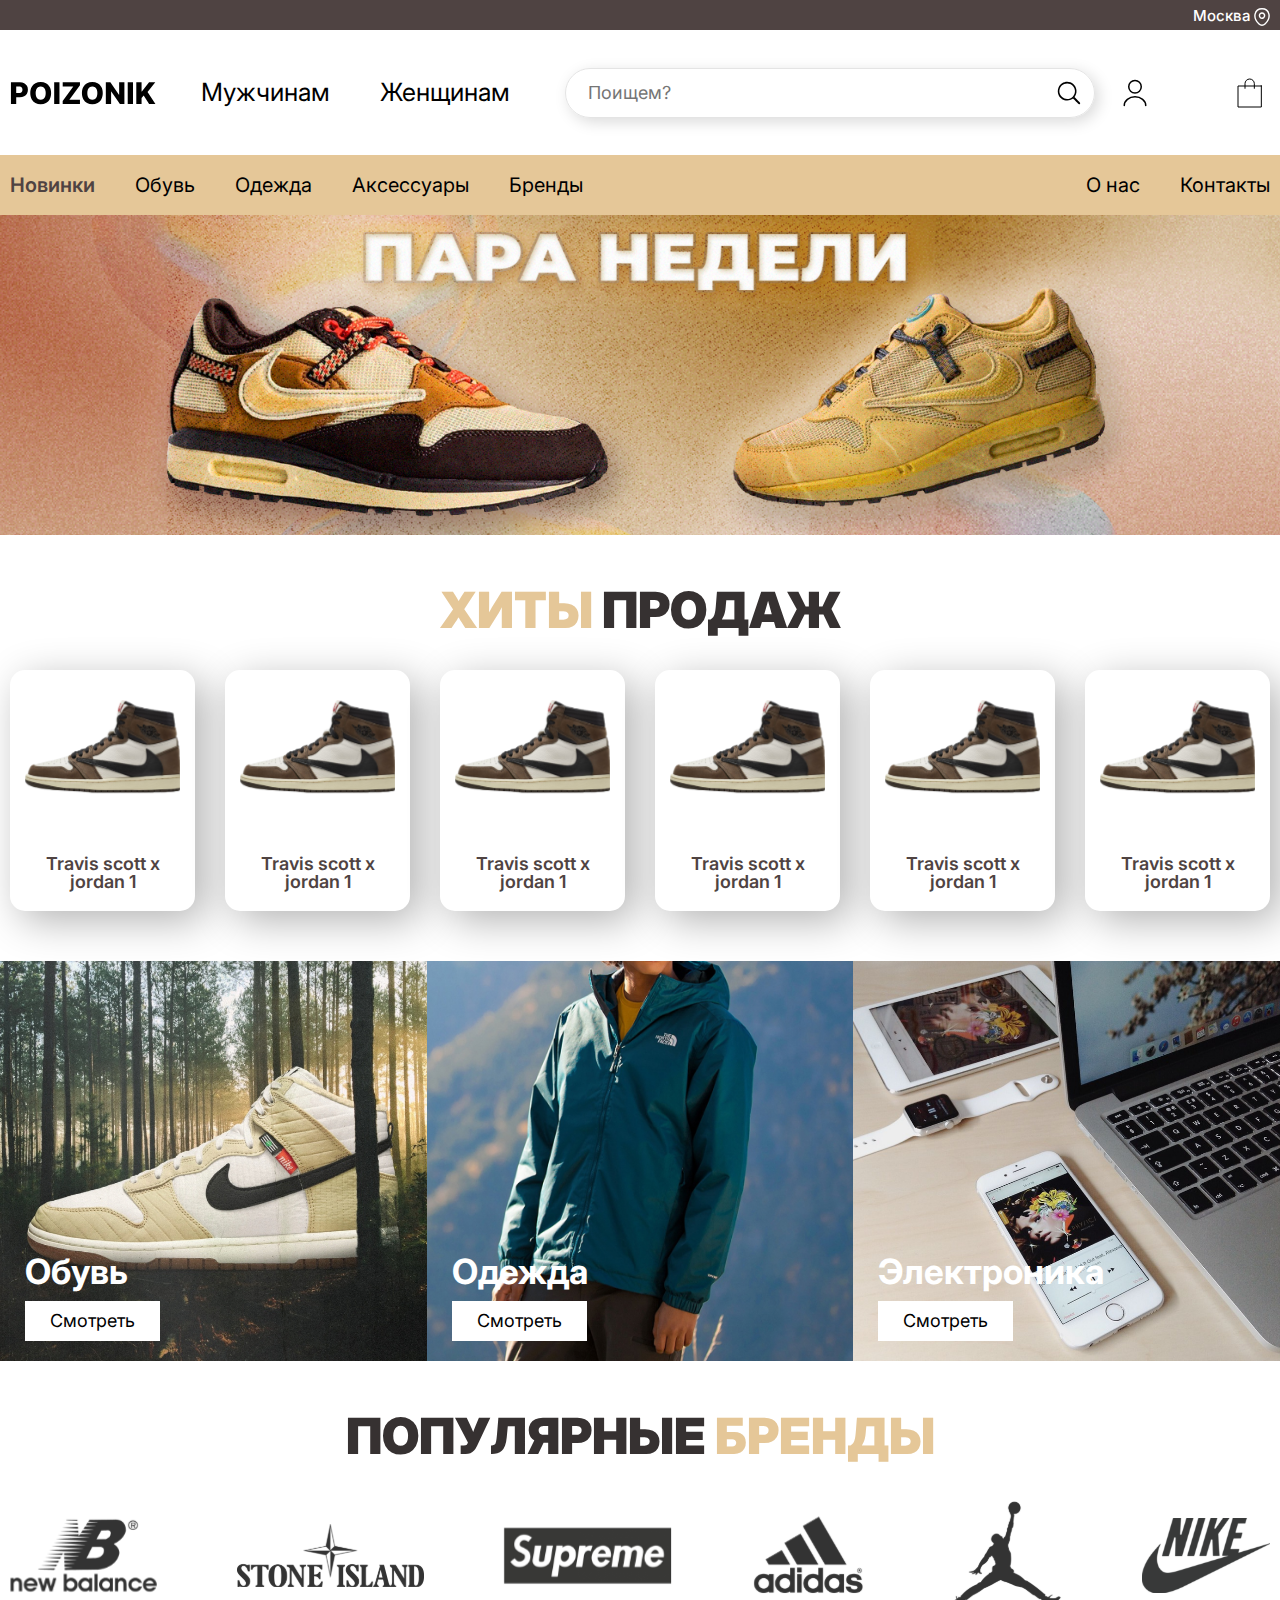
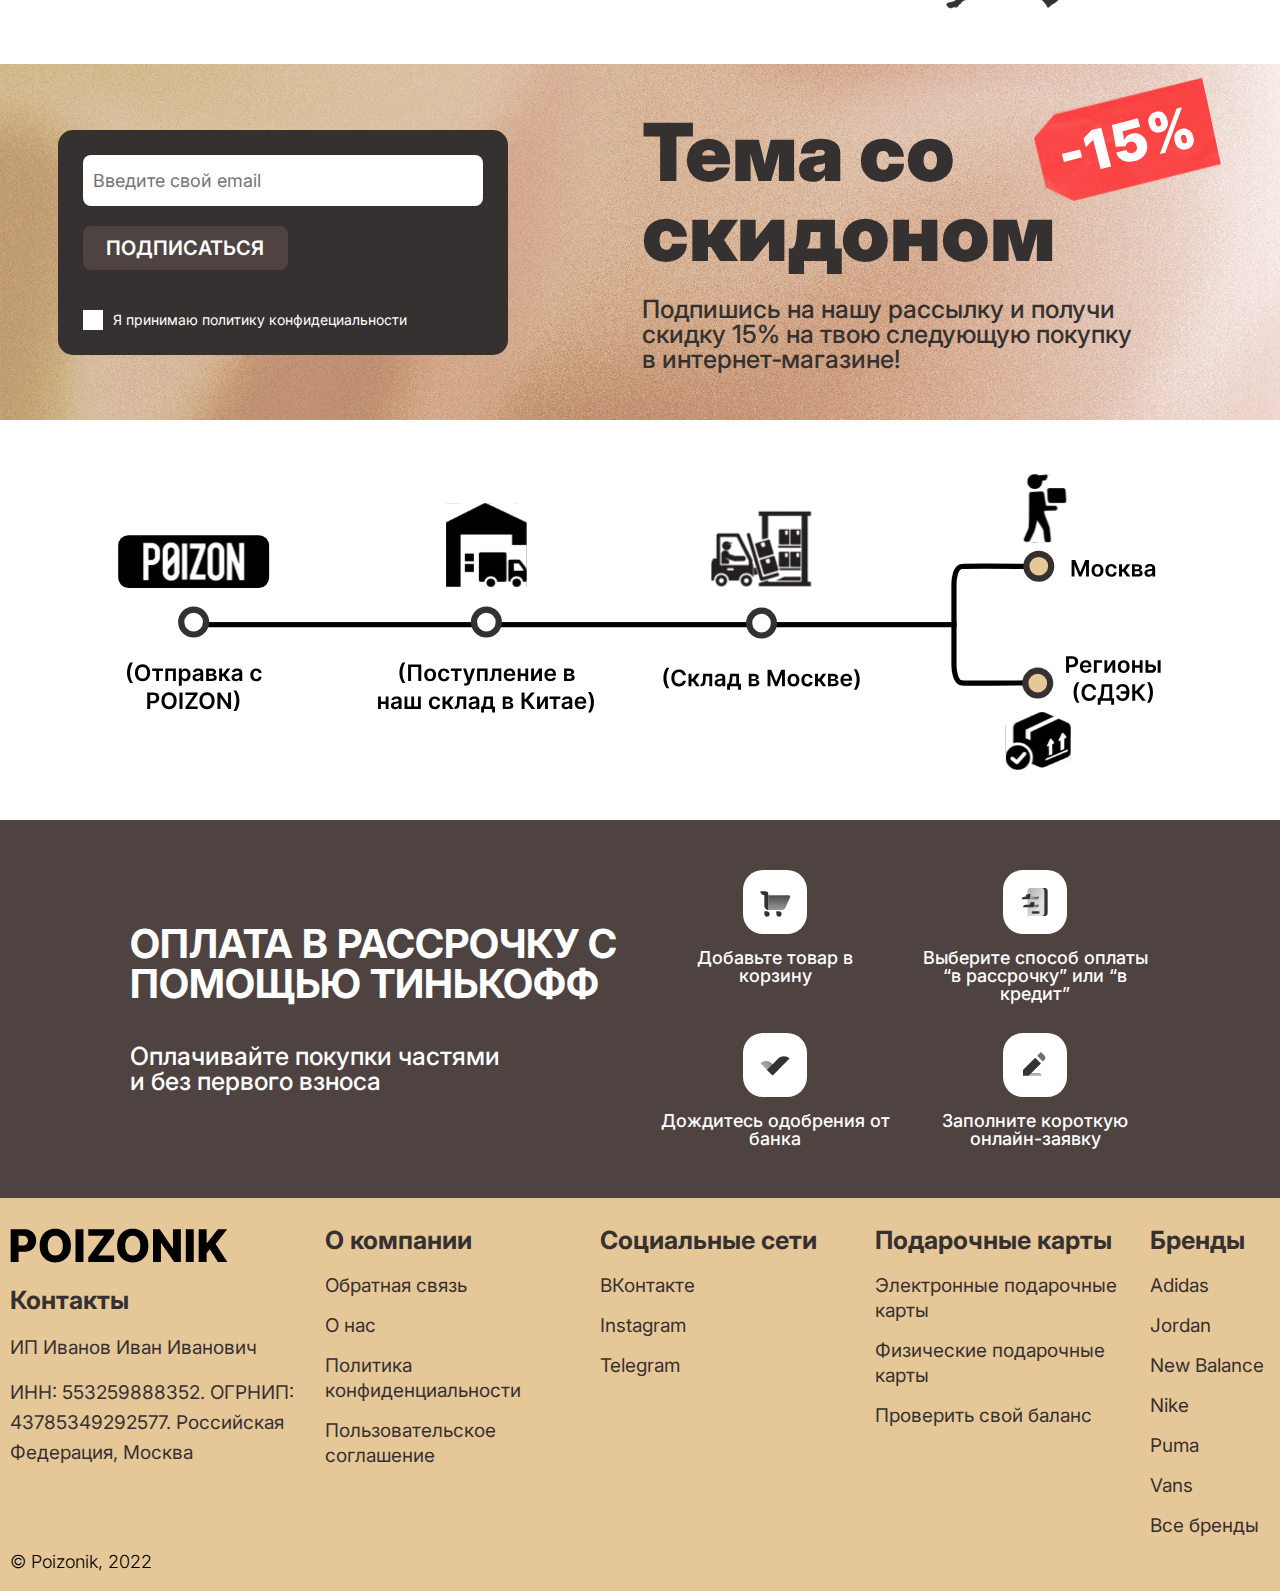
==== commit b2bdc10d: "new page" ====
--- a/index.html
+++ b/index.html
@@ -4,6 +4,7 @@
     <meta charset="UTF-8">
     <meta http-equiv="X-UA-Compatible" content="IE=edge">
     <meta name="viewport" content="width=device-width, initial-scale=1.0">
+    <link rel="stylesheet" href="./css/iconsfont.css">
     <link rel="stylesheet" href="./css/style.css">
     <title>Poizonik</title>
 </head>
@@ -20,9 +21,9 @@
                         <img src="./img/icons/burger.svg" alt="">
                     </div>
                     <div class="header__content-left">
-                        <div class="header__logo">
+                        <a href="./index.html" class="header__logo">
                             <img src="./img/logo.svg" alt="">
-                        </div>
+                        </a>
                         <div class="header__gender">
                             <a href="#" class="header__man">Мужчинам</a>
                             <a href="#" class="header__woman">Женщинам</a>
@@ -36,7 +37,7 @@
                             </a>
                         </div>
                         <div class="header__item header__item-lk"></div>
-                        <div class="header__item header__item-favourites"></div>
+                        <div class="header__item header__item-favourites _icon-favourites"></div>
                         <div class="header__item header__item-basket"></div>
                     </div>
                 </div>
@@ -91,7 +92,7 @@
                     <div class="popular__content">
                         <div class="popular__title">Хиты <i>продаж</i></div>
                         <div class="popular__items">
-                            <a href="" class="popular__item item-popular">
+                            <a href="./product.html" class="popular__item item-popular">
                                 <div class="item-popular__image">
                                     <img src="./img/popular/1.svg" alt="">
                                 </div>
--- a/css/iconsfont.css
+++ b/css/iconsfont.css
@@ -0,0 +1,49 @@
+@font-face {
+  font-family: 'icons';
+  src:  url('../fonts/icons.eot?mqcr7c');
+  src:  url('../fonts/icons.eot?mqcr7c#iefix') format('embedded-opentype'),
+    url('../fonts/icons.ttf?mqcr7c') format('truetype'),
+    url('../fonts/icons.woff?mqcr7c') format('woff'),
+    url('../fonts/icons.svg?mqcr7c#icons') format('svg');
+  font-weight: normal;
+  font-style: normal;
+  font-display: block;
+}
+
+[class^="_icon-"]::before, [class*=" _icon-"]::before {
+  /* use !important to prevent issues with browser extensions that change fonts */
+  font-family: 'icons' !important;
+  speak: never;
+  font-style: normal;
+  font-weight: normal;
+  font-variant: normal;
+  text-transform: none;
+  line-height: 1;
+
+  /* Better Font Rendering =========== */
+  -webkit-font-smoothing: antialiased;
+  -moz-osx-font-smoothing: grayscale;
+}
+
+._icon-favourites:before {
+  content: "\e901";
+}
+._icon-favourites-fill-red:before {
+  content: "\e908";
+  color: #f00;
+}
+._icon-checked:before {
+  content: "\e900";
+}
+._icon-burger:before {
+  content: "\e902";
+}
+._icon-cross:before {
+  content: "\e904";
+}
+._icon-location:before {
+  content: "\e906";
+}
+._icon-search:before {
+  content: "\e907";
+}
--- a/css/style.css
+++ b/css/style.css
@@ -81,6 +81,9 @@
   color: #000;
   font-size: 14px;
   font-family: "Inter", "Helvetica", "sans-serif";
+}
+body.lock {
+  overflow: hidden;
 }
 
 /* width */
@@ -171,6 +174,19 @@
   }
 }
 
+.btn-product, .product__buy-now, .product__add-cart {
+  font-weight: 500;
+  font-size: 18px;
+  text-align: center;
+  line-height: 50px;
+  height: 50px;
+  width: 220px;
+  border-radius: 10px;
+  cursor: pointer;
+  color: #fff;
+  background-color: #4F4342;
+}
+
 ._ibg {
   position: relative;
 }
@@ -204,6 +220,66 @@
 }
 .btn._fw {
   width: 100%;
+}
+
+.popup {
+  position: fixed;
+  top: 0;
+  left: 0;
+  width: 100%;
+  height: 100%;
+  background-color: rgba(0, 0, 0, 0.5);
+  z-index: 200;
+  opacity: 0;
+  visibility: hidden;
+  -webkit-transition: all 0.8s ease 0s;
+  transition: all 0.8s ease 0s;
+  overflow: scroll;
+}
+.popup.open {
+  opacity: 1;
+  visibility: visible;
+}
+.popup.open .popup__content {
+  opacity: 1;
+  -webkit-transform: translate(0px, 0px);
+          transform: translate(0px, 0px);
+}
+.popup__body {
+  min-height: 100%;
+  display: -webkit-box;
+  display: -ms-flexbox;
+  display: flex;
+  -webkit-box-align: center;
+      -ms-flex-align: center;
+          align-items: center;
+  -webkit-box-pack: center;
+      -ms-flex-pack: center;
+          justify-content: center;
+  padding: 30px 10px;
+}
+.popup__content {
+  background-color: #fff;
+  position: relative;
+  -webkit-transition: all 0.8s ease 0s;
+  transition: all 0.8s ease 0s;
+  opacity: 0;
+  -webkit-transform: translate(0px, -100px);
+          transform: translate(0px, -100px);
+}
+.popup__close {
+  position: absolute;
+  right: 10px;
+  top: 10px;
+  font-size: 20px;
+  color: #000;
+}
+.popup__title {
+  font-size: 40px;
+  margin: 0 0 20px 0;
+}
+.popup__text {
+  font-size: 20px;
 }
 
 .header__location {
@@ -328,14 +404,13 @@
   cursor: pointer;
 }
 .header__item-lk {
-  background: url("./../../img/icons/lk.svg") no-repeat;
-}
-.header__item-favourites {
-  background: url("./../../img/icons/favourites.svg") no-repeat;
-  width: 50px;
+  background: url("./../img/icons/lk.svg") no-repeat;
+}
+.header__item-favourites._icon-favourites {
+  font-size: 35px;
 }
 .header__item-basket {
-  background: url("./../../img/icons/cart.svg") no-repeat;
+  background: url("./../img/icons/cart.svg") no-repeat;
 }
 .header__lk-menu-vertical {
   cursor: pointer;
@@ -401,7 +476,7 @@
     height: 30px;
     -webkit-transform: translateY(-50%);
             transform: translateY(-50%);
-    background: url(./../../img/icons/lk-white.svg) no-repeat;
+    background: url(./../img/icons/lk-white.svg) no-repeat;
   }
   .header__lk-menu-vertical {
     -webkit-transform: translateX(-150%);
@@ -560,7 +635,7 @@
     right: 10px;
     width: 12px;
     height: 22px;
-    background: url("./../../img/icons/arrow-right.svg") no-repeat;
+    background: url("./../img/icons/arrow-right.svg") no-repeat;
     -webkit-transform: translateY(-50%);
             transform: translateY(-50%);
   }
@@ -953,7 +1028,7 @@
 
 .discount {
   min-height: 350px;
-  background: url(./../../img/background/1.jpg) no-repeat;
+  background: url(./../img/background/1.jpg) no-repeat;
   background-size: cover;
 }
 .discount__container {
@@ -992,7 +1067,7 @@
   right: -50px;
   width: 191px;
   height: 125px;
-  background: url("./../../img/icons/discount.svg") no-repeat;
+  background: url("./../img/icons/discount.svg") no-repeat;
 }
 .discount__descr {
   font-weight: 500;
@@ -1026,7 +1101,7 @@
   .discount__title::before {
     top: -70px;
     right: -100px;
-    background: url("./../../img/icons/discount.svg") no-repeat;
+    background: url("./../img/icons/discount.svg") no-repeat;
   }
   .discount__descr {
     max-width: 420px;
@@ -1064,7 +1139,7 @@
   .discount__title::before {
     top: -20px;
     right: -55px;
-    background: url("./../../img/icons/discount-small.svg") no-repeat;
+    background: url("./../img/icons/discount-small.svg") no-repeat;
   }
 }
 @media (max-width: 385px) {
@@ -1148,7 +1223,7 @@
   left: 2px;
   width: 16px;
   height: 16px;
-  background: url("./../../img/icons/checked.svg") no-repeat;
+  background: url("./../img/icons/checked.svg") no-repeat;
 }
 .form-discount__text-agree {
   font-size: 14px;
@@ -1180,7 +1255,7 @@
 .delivery__image {
   height: 300px;
   width: 100%;
-  background: url("./../../img/delivery/delivery.svg") center no-repeat;
+  background: url("./../img/delivery/delivery.svg") center no-repeat;
   background-size: contain;
 }
 @media (max-width: 767.98px) {
@@ -1189,7 +1264,7 @@
   }
   .delivery__image {
     height: 440px;
-    background: url("./../../img/delivery/delivery-small.svg") center no-repeat;
+    background: url("./../img/delivery/delivery-small.svg") center no-repeat;
   }
 }
 
@@ -1293,16 +1368,16 @@
   background-size: contain;
 }
 .item-installment:nth-child(1) > .item-installment__image {
-  background: #fff url("./../../img/icons/shopping-cart.svg") center no-repeat;
+  background: #fff url("./../img/icons/tinkoff/shopping-cart.svg") center no-repeat;
 }
 .item-installment:nth-child(2) > .item-installment__image {
-  background: #fff url("./../../img/icons/device-phone-settings.svg") center no-repeat;
+  background: #fff url("./../img/icons/tinkoff/device-phone-settings.svg") center no-repeat;
 }
 .item-installment:nth-child(3) > .item-installment__image {
-  background: #fff url("./../../img/icons/check.svg") center no-repeat;
+  background: #fff url("./../img/icons/tinkoff/check.svg") center no-repeat;
 }
 .item-installment:nth-child(4) > .item-installment__image {
-  background: #fff url("./../../img/icons/pencil.svg") center no-repeat;
+  background: #fff url("./../img/icons/tinkoff/pencil.svg") center no-repeat;
 }
 .item-installment__text {
   font-weight: 500;
@@ -1311,6 +1386,1281 @@
   text-align: center;
 }
 
+.product__content {
+  color: #363131;
+  padding: 35px 0;
+  display: -webkit-box;
+  display: -ms-flexbox;
+  display: flex;
+  -webkit-column-gap: 20px;
+     -moz-column-gap: 20px;
+          column-gap: 20px;
+  row-gap: 40px;
+  -webkit-box-pack: justify;
+      -ms-flex-pack: justify;
+          justify-content: space-between;
+  border-bottom: 1px solid #e4e4e4;
+  min-width: 0;
+}
+.product__info {
+  max-width: 520px;
+}
+.product__title {
+  font-weight: 900;
+  font-size: 30px;
+  margin: 0 0 30px 0;
+  line-height: 37px;
+}
+.product__price {
+  font-size: 30px;
+  font-weight: 300;
+  margin: 0 0 40px 0;
+}
+.product__price i {
+  font-style: normal;
+  font-weight: 600;
+}
+.product__sizes {
+  display: -webkit-box;
+  display: -ms-flexbox;
+  display: flex;
+  -ms-flex-wrap: wrap;
+      flex-wrap: wrap;
+  -webkit-column-gap: 15px;
+     -moz-column-gap: 15px;
+          column-gap: 15px;
+  row-gap: 15px;
+  margin: 0 0 15px 0;
+}
+.product__size {
+  width: 90px;
+  height: 45px;
+  display: -webkit-box;
+  display: -ms-flexbox;
+  display: flex;
+  -webkit-box-align: center;
+      -ms-flex-align: center;
+          align-items: center;
+  -webkit-box-pack: center;
+      -ms-flex-pack: center;
+          justify-content: center;
+  font-weight: 300;
+  font-size: 18px;
+  line-height: 45px;
+  border-radius: 12px;
+  border: 1px solid #d2d2d2;
+  cursor: pointer;
+}
+.product__size-info {
+  margin: 0 0 20px auto;
+  max-width: 145px;
+}
+.product__size-info-table {
+  display: inline;
+  font-weight: 300;
+  font-size: 16px;
+  padding: 0 0 3px 0;
+  color: #000;
+  cursor: pointer;
+  border-bottom: 1px solid #363131;
+  max-width: 145px;
+}
+.product__management {
+  display: -webkit-box;
+  display: -ms-flexbox;
+  display: flex;
+  -webkit-box-align: center;
+      -ms-flex-align: center;
+          align-items: center;
+  -webkit-column-gap: 15px;
+     -moz-column-gap: 15px;
+          column-gap: 15px;
+  row-gap: 15px;
+  margin: 0 0 35px 0;
+}
+.product__buy-now {
+  background-color: #E5C798;
+  color: #4F4342;
+  margin: 0 15px 0 0;
+}
+.product__favourites {
+  cursor: pointer;
+}
+.product__favourites._icon-favourites {
+  font-size: 35px;
+}
+.product__favourites._icon-favourites-fill-red {
+  font-size: 30px;
+}
+.product__specifications {
+  display: -webkit-box;
+  display: -ms-flexbox;
+  display: flex;
+  -webkit-box-orient: vertical;
+  -webkit-box-direction: normal;
+      -ms-flex-direction: column;
+          flex-direction: column;
+  row-gap: 8px;
+}
+.product__item-specifications {
+  font-weight: 300;
+  font-size: 18px;
+}
+.product__item-specifications i {
+  font-style: normal;
+  font-weight: 500;
+  font-size: 20px;
+}
+@media (max-width: 1160px) {
+  .product__info {
+    max-width: 390px;
+  }
+  .product__management {
+    -ms-flex-wrap: wrap;
+        flex-wrap: wrap;
+  }
+  .product__buy-now {
+    margin: 0;
+    -webkit-box-ordinal-group: 4;
+        -ms-flex-order: 3;
+            order: 3;
+  }
+}
+@media (max-width: 991.98px) {
+  .product__content {
+    -webkit-box-orient: vertical;
+    -webkit-box-direction: normal;
+        -ms-flex-direction: column;
+            flex-direction: column;
+  }
+  .product__card {
+    max-width: 100%;
+  }
+  .product__info {
+    max-width: 100%;
+  }
+  .product__management {
+    -ms-flex-wrap: nowrap;
+        flex-wrap: nowrap;
+  }
+  .product__buy-now {
+    margin: 0 15px 0 0;
+    -webkit-box-ordinal-group: 1;
+        -ms-flex-order: 0;
+            order: 0;
+  }
+}
+@media (max-width: 479.98px) {
+  .product__title, .product__price {
+    font-size: 25px;
+    margin: 0 0 20px 0;
+  }
+  .product__management {
+    -ms-flex-wrap: wrap;
+        flex-wrap: wrap;
+  }
+  .product__buy-now {
+    margin: 0;
+    -webkit-box-ordinal-group: 4;
+        -ms-flex-order: 3;
+            order: 3;
+  }
+}
+
+.size-info-grid-product {
+  text-align: center;
+  margin: 0 0 35px 0;
+}
+.size-info-grid-product__title {
+  font-weight: 300;
+  font-size: 16px;
+  margin: 0 0 5px 0;
+}
+.size-info-grid-product__sizes i {
+  font-style: normal;
+  cursor: pointer;
+  font-size: 22px;
+}
+.size-info-grid-product__sizes > ._active {
+  font-weight: 700;
+  color: #E5C798;
+}
+
+.product-slider.swiper {
+  height: auto;
+  width: 700px;
+  margin: 0;
+}
+.product-slider__slide {
+  display: -webkit-box;
+  display: -ms-flexbox;
+  display: flex;
+  -webkit-box-pack: center;
+      -ms-flex-pack: center;
+          justify-content: center;
+}
+.product-slider__image {
+  display: -webkit-box;
+  display: -ms-flexbox;
+  display: flex;
+  -webkit-box-pack: center;
+      -ms-flex-pack: center;
+          justify-content: center;
+  -webkit-box-align: end;
+      -ms-flex-align: end;
+          align-items: end;
+  width: 680px;
+  height: 580px;
+  padding: 0 50px;
+  overflow: hidden;
+}
+.product-slider__image img {
+  max-width: 100%;
+  -webkit-user-select: none;
+     -moz-user-select: none;
+      -ms-user-select: none;
+          user-select: none;
+}
+.product-slider .product-slider .swiper-pagination {
+  padding: 10px 0;
+}
+@media (max-width: 1256px) {
+  .product-slider.swiper {
+    width: 600px;
+  }
+  .product-slider__image {
+    width: 400px;
+    height: 380px;
+    padding: 0 10px;
+  }
+}
+@media (max-width: 991.98px) {
+  .product-slider.swiper {
+    height: auto;
+    width: 80%;
+    margin: 0 auto;
+  }
+  .product-slider__image {
+    width: 100%;
+    height: 100%;
+    padding: 0 50px;
+  }
+}
+@media (max-width: 767.98px) {
+  .product-slider.swiper {
+    height: auto;
+    width: 100%;
+    margin: 0 auto;
+  }
+  .product-slider .swiper-button-next::after, .product-slider .swiper-button-prev::after {
+    font-size: 24px;
+    font-weight: 900;
+  }
+}
+
+.product-mini-slider {
+  padding: 0 0 0 20px;
+}
+.product-mini-slider.swiper {
+  height: 90px;
+  width: 500px;
+}
+.product-mini-slider__slide {
+  opacity: 0.2;
+  -webkit-transition: opacity 0.3s ease 0s;
+  transition: opacity 0.3s ease 0s;
+  max-height: 70px;
+}
+.product-mini-slider .swiper-slide-thumb-active {
+  opacity: 1;
+}
+.product-mini-slider__image {
+  position: relative;
+  cursor: pointer;
+  width: 70px;
+  height: 70px;
+}
+.product-mini-slider__image img {
+  max-width: 100%;
+  -webkit-user-select: none;
+     -moz-user-select: none;
+      -ms-user-select: none;
+          user-select: none;
+}
+@media (max-width: 1256px) {
+  .product-mini-slider {
+    padding: 0 10px 0 40px;
+  }
+}
+@media (max-width: 560px) {
+  .product-mini-slider.swiper {
+    width: 100%;
+  }
+}
+
+.description__content {
+  padding: 50px 0;
+  border-bottom: 1px solid #e4e4e4;
+}
+.description__title {
+  font-size: 35px;
+  font-weight: 700;
+  color: #363131;
+  margin: 0 0 25px 0;
+}
+.description__text {
+  font-size: 18px;
+  color: #363131;
+}
+@media (max-width: 767.98px) {
+  .description__content {
+    padding: 30px 0;
+  }
+}
+@media (max-width: 479.98px) {
+  .description__title {
+    font-size: 25px;
+  }
+  .description__text {
+    font-size: 14px;
+  }
+}
+
+.reviews__content {
+  padding: 50px 0;
+  border-bottom: 1px solid #e4e4e4;
+  overflow: hidden;
+}
+.reviews__title {
+  font-size: 35px;
+  font-weight: 700;
+  color: #363131;
+  margin: 0 0 25px 0;
+}
+@media (max-width: 767.98px) {
+  .reviews__content {
+    padding: 30px 0;
+  }
+}
+
+.reviews-slider__image {
+  width: 300px;
+  height: 300px;
+  overflow: hidden;
+  display: -webkit-box;
+  display: -ms-flexbox;
+  display: flex;
+  -webkit-box-align: center;
+      -ms-flex-align: center;
+          align-items: center;
+  -webkit-box-pack: center;
+      -ms-flex-pack: center;
+          justify-content: center;
+}
+.reviews-slider__image img {
+  max-width: 100%;
+  -webkit-user-select: none;
+     -moz-user-select: none;
+      -ms-user-select: none;
+          user-select: none;
+}
+.reviews-slider .swiper-button-next, .reviews-slider .swiper-button-prev {
+  background-color: #fff;
+  border-radius: 50%;
+  width: 65px;
+  height: 65px;
+}
+.reviews-slider .swiper-button-next::after {
+  -webkit-transform: translateX(4px);
+          transform: translateX(4px);
+  font-size: 34px;
+}
+.reviews-slider .swiper-button-prev::after {
+  -webkit-transform: translateX(-4px);
+          transform: translateX(-4px);
+  font-size: 34px;
+}
+@media (max-width: 767.98px) {
+  .reviews-slider.swiper {
+    text-align: center;
+  }
+  .reviews-slider .swiper-button-next, .reviews-slider .swiper-button-prev {
+    width: 50px;
+    height: 50px;
+  }
+  .reviews-slider .swiper-button-next::after {
+    -webkit-transform: translateX(3px);
+            transform: translateX(3px);
+  }
+  .reviews-slider .swiper-button-prev::after {
+    -webkit-transform: translateX(-3px);
+            transform: translateX(-3px);
+  }
+  .reviews-slider .swiper-button-next::after, .reviews-slider .swiper-button-prev::after {
+    font-size: 24px;
+    font-weight: 900;
+  }
+}
+@media (max-width: 590px) {
+  .reviews-slider .swiper-button-next, .reviews-slider .swiper-button-prev {
+    background-color: #363131;
+    color: #fff;
+  }
+  .reviews-slider__image {
+    margin: 0 auto;
+  }
+}
+
+.similar-products__content {
+  padding: 50px 0;
+  border-bottom: 1px solid #e4e4e4;
+  overflow: hidden;
+}
+.similar-products__title {
+  font-size: 35px;
+  font-weight: 700;
+  color: #363131;
+  margin: 0 0 25px 0;
+}
+.similar-products__wrapper {
+  padding: 20px 0;
+}
+.similar-products .swiper-button-next, .similar-products .swiper-button-prev {
+  background-color: #4F4342;
+  color: #E5C798;
+  border-radius: 50%;
+  width: 65px;
+  height: 65px;
+  pointer-events: all;
+}
+.similar-products .swiper-button-next::after {
+  -webkit-transform: translateX(4px);
+          transform: translateX(4px);
+  font-size: 34px;
+}
+.similar-products .swiper-button-prev::after {
+  -webkit-transform: translateX(-4px);
+          transform: translateX(-4px);
+  font-size: 34px;
+}
+@media (max-width: 767.98px) {
+  .similar-products__content {
+    padding: 30px 0;
+  }
+  .similar-products.swiper {
+    text-align: center;
+  }
+  .similar-products .swiper-button-next, .similar-products .swiper-button-prev {
+    width: 50px;
+    height: 50px;
+  }
+  .similar-products .swiper-button-next::after {
+    -webkit-transform: translateX(3px);
+            transform: translateX(3px);
+  }
+  .similar-products .swiper-button-prev::after {
+    -webkit-transform: translateX(-3px);
+            transform: translateX(-3px);
+  }
+  .similar-products .swiper-button-next::after, .similar-products .swiper-button-prev::after {
+    font-size: 24px;
+    font-weight: 900;
+  }
+}
+
+.similar-products-slide__wrapper {
+  display: block;
+  max-width: 260px;
+  border-radius: 15px;
+  -webkit-box-shadow: 2px 5px 20px 0px rgba(0, 0, 0, 0.1019607843);
+          box-shadow: 2px 5px 20px 0px rgba(0, 0, 0, 0.1019607843);
+  text-align: center;
+  padding: 10px 0;
+  color: #000;
+}
+.similar-products-slide__image {
+  width: 240px;
+  height: 240px;
+  overflow: hidden;
+  display: -webkit-box;
+  display: -ms-flexbox;
+  display: flex;
+  -webkit-box-align: center;
+      -ms-flex-align: center;
+          align-items: center;
+  -webkit-box-pack: center;
+      -ms-flex-pack: center;
+          justify-content: center;
+  margin: 0 auto 15px auto;
+}
+.similar-products-slide__image img {
+  max-width: 100%;
+  -webkit-user-select: none;
+     -moz-user-select: none;
+      -ms-user-select: none;
+          user-select: none;
+}
+.similar-products-slide__info {
+  padding: 0 20px;
+}
+.similar-products-slide__price {
+  font-weight: 600;
+  font-size: 14px;
+  margin: 0 0 5px 0;
+  display: -webkit-box;
+  display: -ms-flexbox;
+  display: flex;
+  -webkit-column-gap: 8px;
+     -moz-column-gap: 8px;
+          column-gap: 8px;
+  -webkit-box-pack: center;
+      -ms-flex-pack: center;
+          justify-content: center;
+}
+.similar-products-slide__price i {
+  font-style: normal;
+}
+.similar-products-slide__text {
+  font-weight: 300;
+  font-size: 14px;
+  line-height: 18px;
+}
+@media (max-width: 479.98px) {
+  .similar-products-slide__wrapper {
+    margin: 0 auto;
+  }
+}
+
+.popup-cart__close.popup__close {
+  right: 15px;
+  top: 15px;
+}
+.popup-cart__content {
+  max-width: 760px;
+  padding: 40px 30px;
+  border-radius: 35px;
+}
+.popup-cart__title {
+  font-size: 32px;
+  font-weight: 500;
+  line-height: 40px;
+  margin: 0 0 30px 0;
+}
+.popup-cart__product {
+  display: -webkit-box;
+  display: -ms-flexbox;
+  display: flex;
+  -webkit-column-gap: 35px;
+     -moz-column-gap: 35px;
+          column-gap: 35px;
+  row-gap: 20px;
+  margin: 0 0 30px 0;
+}
+.popup-cart__image {
+  width: 220px;
+  height: 220px;
+  overflow: hidden;
+}
+.popup-cart__image img {
+  max-width: 100%;
+  vertical-align: top;
+}
+.popup-cart__info {
+  display: -webkit-box;
+  display: -ms-flexbox;
+  display: flex;
+  -webkit-box-orient: vertical;
+  -webkit-box-direction: normal;
+      -ms-flex-direction: column;
+          flex-direction: column;
+}
+.popup-cart__name {
+  font-size: 25px;
+  font-weight: 500;
+  max-width: 445px;
+  line-height: 30px;
+  margin: 0 0 20px 0;
+}
+.popup-cart__size {
+  font-weight: 500;
+  font-size: 22px;
+  margin: 0 0 50px 0;
+}
+.popup-cart__management {
+  display: -webkit-box;
+  display: -ms-flexbox;
+  display: flex;
+  -webkit-box-align: center;
+      -ms-flex-align: center;
+          align-items: center;
+  -webkit-column-gap: 50px;
+     -moz-column-gap: 50px;
+          column-gap: 50px;
+  row-gap: 15px;
+}
+.popup-cart__price {
+  font-size: 30px;
+  font-weight: 300;
+}
+.popup-cart__price i {
+  font-style: normal;
+  font-weight: 600;
+}
+.popup-cart__buttons {
+  display: -ms-grid;
+  display: grid;
+  -ms-grid-columns: 1fr 20px 1fr 20px 1fr;
+  grid-template-columns: repeat(3, 1fr);
+  gap: 20px;
+  -webkit-box-pack: justify;
+      -ms-flex-pack: justify;
+          justify-content: space-between;
+}
+.popup-cart__button {
+  display: inline-block;
+  font-size: 20px;
+  font-weight: 700;
+  height: 60px;
+  line-height: 60px;
+  padding: 0 15px;
+  color: #fff;
+  border-radius: 10px;
+  text-align: center;
+}
+.popup-cart__button-continue {
+  background-color: #4F4342;
+}
+.popup-cart__button-cart {
+  background-color: #E5C798;
+}
+.popup-cart__button-buy {
+  background-color: #363131;
+}
+@media (max-width: 767.98px) {
+  .popup-cart__product {
+    display: -webkit-box;
+    display: -ms-flexbox;
+    display: flex;
+    -webkit-box-orient: vertical;
+    -webkit-box-direction: normal;
+        -ms-flex-direction: column;
+            flex-direction: column;
+    -webkit-box-align: center;
+        -ms-flex-align: center;
+            align-items: center;
+  }
+  .popup-cart__name {
+    text-align: center;
+  }
+  .popup-cart__size {
+    text-align: center;
+  }
+  .popup-cart__management {
+    -webkit-box-pack: center;
+        -ms-flex-pack: center;
+            justify-content: center;
+  }
+  .popup-cart__buttons {
+    -ms-grid-columns: (1fr)[2];
+    grid-template-columns: repeat(2, 1fr);
+    -webkit-box-pack: center;
+        -ms-flex-pack: center;
+            justify-content: center;
+  }
+}
+@media (max-width: 540px) {
+  .popup-cart__buttons {
+    -ms-grid-columns: (260px)[1];
+    grid-template-columns: repeat(1, 260px);
+  }
+}
+@media (max-width: 479.98px) {
+  .popup-cart__content {
+    padding: 20px;
+  }
+  .popup-cart__title {
+    font-size: 28px;
+    line-height: 35px;
+    margin: 0 0 20px 0;
+  }
+  .popup-cart__management {
+    -webkit-box-orient: vertical;
+    -webkit-box-direction: normal;
+        -ms-flex-direction: column;
+            flex-direction: column;
+  }
+}
+
+.quantity-popup-cart {
+  font-size: 25px;
+  font-weight: 500;
+  display: -webkit-box;
+  display: -ms-flexbox;
+  display: flex;
+  -webkit-column-gap: 40px;
+     -moz-column-gap: 40px;
+          column-gap: 40px;
+  padding: 10px 15px;
+  border: 1px solid #e4e4e4;
+  border-radius: 10px;
+}
+.quantity-popup-cart i {
+  font-style: normal;
+  cursor: pointer;
+}
+.popup-size__content {
+  padding: 0px 20px 20px 20px;
+  border-radius: 35px;
+  overflow: scroll;
+}
+.popup-size__close {
+  right: 20px;
+  top: 20px;
+}
+.popup-size__tables {
+  display: -webkit-box;
+  display: -ms-flexbox;
+  display: flex;
+  -webkit-box-align: center;
+      -ms-flex-align: center;
+          align-items: center;
+  -webkit-column-gap: 40px;
+     -moz-column-gap: 40px;
+          column-gap: 40px;
+  row-gap: 30px;
+  -webkit-box-pack: justify;
+      -ms-flex-pack: justify;
+          justify-content: space-between;
+  margin: 0 0 30px 0;
+}
+.popup-size__descr {
+  font-size: 16px;
+  font-weight: 300;
+  padding: 0 10px;
+  line-height: 20px;
+}
+.popup-size__item {
+  width: 100%;
+  display: -webkit-box;
+  display: -ms-flexbox;
+  display: flex;
+  -webkit-box-orient: vertical;
+  -webkit-box-direction: normal;
+      -ms-flex-direction: column;
+          flex-direction: column;
+  -webkit-box-align: center;
+      -ms-flex-align: center;
+          align-items: center;
+}
+@media (max-width: 767.98px) {
+  .popup-size__tables {
+    -webkit-box-orient: vertical;
+    -webkit-box-direction: normal;
+        -ms-flex-direction: column;
+            flex-direction: column;
+  }
+  .popup-size__content {
+    padding: 20px;
+  }
+}
+
+.gender-popup-size {
+  display: -webkit-box;
+  display: -ms-flexbox;
+  display: flex;
+  -webkit-box-align: center;
+      -ms-flex-align: center;
+          align-items: center;
+  -webkit-box-pack: justify;
+      -ms-flex-pack: justify;
+          justify-content: space-between;
+  padding: 0 65px;
+  margin: 0 0 20px 0;
+}
+.gender-popup-size__item {
+  font-size: 25px;
+  color: #fff;
+  padding: 15px 30px;
+  border-radius: 0 0 30px 30px;
+  text-align: center;
+}
+.gender-popup-size__item-man {
+  background-color: #4F4342;
+}
+.gender-popup-size__item-woman {
+  background-color: #E5C798;
+}
+@media (max-width: 767.98px) {
+  .gender-popup-size {
+    -webkit-box-orient: vertical;
+    -webkit-box-direction: normal;
+        -ms-flex-direction: column;
+            flex-direction: column;
+    width: 100%;
+  }
+  .gender-popup-size__item {
+    width: 70%;
+    min-width: 200px;
+  }
+  .gender-popup-size__item-man {
+    border-radius: 30px;
+  }
+  .gender-popup-size__item-woman {
+    border-radius: 30px;
+  }
+}
+
+.table-popup-size {
+  display: -ms-grid;
+  display: grid;
+  gap: 10px;
+  -ms-grid-columns: 1fr 10px 1fr 10px 1fr 10px 1fr 10px 1fr;
+  grid-template-columns: repeat(5, 1fr);
+  -ms-grid-rows: 35px 10px 1fr 10px 1fr 10px 1fr 10px 1fr 10px 1fr 10px 1fr 10px 1fr 10px 1fr 10px 1fr 10px 1fr 10px 1fr 10px 1fr 10px 1fr 10px 1fr 10px 1fr 10px 1fr;
+  grid-template-rows: 35px repeat(16, 1fr);
+  width: 80%;
+}
+
+.table-popup-size > *:nth-child(1) {
+  -ms-grid-row: 1;
+  -ms-grid-column: 1;
+}
+
+.table-popup-size > *:nth-child(2) {
+  -ms-grid-row: 1;
+  -ms-grid-column: 3;
+}
+
+.table-popup-size > *:nth-child(3) {
+  -ms-grid-row: 1;
+  -ms-grid-column: 5;
+}
+
+.table-popup-size > *:nth-child(4) {
+  -ms-grid-row: 1;
+  -ms-grid-column: 7;
+}
+
+.table-popup-size > *:nth-child(5) {
+  -ms-grid-row: 1;
+  -ms-grid-column: 9;
+}
+
+.table-popup-size > *:nth-child(6) {
+  -ms-grid-row: 3;
+  -ms-grid-column: 1;
+}
+
+.table-popup-size > *:nth-child(7) {
+  -ms-grid-row: 3;
+  -ms-grid-column: 3;
+}
+
+.table-popup-size > *:nth-child(8) {
+  -ms-grid-row: 3;
+  -ms-grid-column: 5;
+}
+
+.table-popup-size > *:nth-child(9) {
+  -ms-grid-row: 3;
+  -ms-grid-column: 7;
+}
+
+.table-popup-size > *:nth-child(10) {
+  -ms-grid-row: 3;
+  -ms-grid-column: 9;
+}
+
+.table-popup-size > *:nth-child(11) {
+  -ms-grid-row: 5;
+  -ms-grid-column: 1;
+}
+
+.table-popup-size > *:nth-child(12) {
+  -ms-grid-row: 5;
+  -ms-grid-column: 3;
+}
+
+.table-popup-size > *:nth-child(13) {
+  -ms-grid-row: 5;
+  -ms-grid-column: 5;
+}
+
+.table-popup-size > *:nth-child(14) {
+  -ms-grid-row: 5;
+  -ms-grid-column: 7;
+}
+
+.table-popup-size > *:nth-child(15) {
+  -ms-grid-row: 5;
+  -ms-grid-column: 9;
+}
+
+.table-popup-size > *:nth-child(16) {
+  -ms-grid-row: 7;
+  -ms-grid-column: 1;
+}
+
+.table-popup-size > *:nth-child(17) {
+  -ms-grid-row: 7;
+  -ms-grid-column: 3;
+}
+
+.table-popup-size > *:nth-child(18) {
+  -ms-grid-row: 7;
+  -ms-grid-column: 5;
+}
+
+.table-popup-size > *:nth-child(19) {
+  -ms-grid-row: 7;
+  -ms-grid-column: 7;
+}
+
+.table-popup-size > *:nth-child(20) {
+  -ms-grid-row: 7;
+  -ms-grid-column: 9;
+}
+
+.table-popup-size > *:nth-child(21) {
+  -ms-grid-row: 9;
+  -ms-grid-column: 1;
+}
+
+.table-popup-size > *:nth-child(22) {
+  -ms-grid-row: 9;
+  -ms-grid-column: 3;
+}
+
+.table-popup-size > *:nth-child(23) {
+  -ms-grid-row: 9;
+  -ms-grid-column: 5;
+}
+
+.table-popup-size > *:nth-child(24) {
+  -ms-grid-row: 9;
+  -ms-grid-column: 7;
+}
+
+.table-popup-size > *:nth-child(25) {
+  -ms-grid-row: 9;
+  -ms-grid-column: 9;
+}
+
+.table-popup-size > *:nth-child(26) {
+  -ms-grid-row: 11;
+  -ms-grid-column: 1;
+}
+
+.table-popup-size > *:nth-child(27) {
+  -ms-grid-row: 11;
+  -ms-grid-column: 3;
+}
+
+.table-popup-size > *:nth-child(28) {
+  -ms-grid-row: 11;
+  -ms-grid-column: 5;
+}
+
+.table-popup-size > *:nth-child(29) {
+  -ms-grid-row: 11;
+  -ms-grid-column: 7;
+}
+
+.table-popup-size > *:nth-child(30) {
+  -ms-grid-row: 11;
+  -ms-grid-column: 9;
+}
+
+.table-popup-size > *:nth-child(31) {
+  -ms-grid-row: 13;
+  -ms-grid-column: 1;
+}
+
+.table-popup-size > *:nth-child(32) {
+  -ms-grid-row: 13;
+  -ms-grid-column: 3;
+}
+
+.table-popup-size > *:nth-child(33) {
+  -ms-grid-row: 13;
+  -ms-grid-column: 5;
+}
+
+.table-popup-size > *:nth-child(34) {
+  -ms-grid-row: 13;
+  -ms-grid-column: 7;
+}
+
+.table-popup-size > *:nth-child(35) {
+  -ms-grid-row: 13;
+  -ms-grid-column: 9;
+}
+
+.table-popup-size > *:nth-child(36) {
+  -ms-grid-row: 15;
+  -ms-grid-column: 1;
+}
+
+.table-popup-size > *:nth-child(37) {
+  -ms-grid-row: 15;
+  -ms-grid-column: 3;
+}
+
+.table-popup-size > *:nth-child(38) {
+  -ms-grid-row: 15;
+  -ms-grid-column: 5;
+}
+
+.table-popup-size > *:nth-child(39) {
+  -ms-grid-row: 15;
+  -ms-grid-column: 7;
+}
+
+.table-popup-size > *:nth-child(40) {
+  -ms-grid-row: 15;
+  -ms-grid-column: 9;
+}
+
+.table-popup-size > *:nth-child(41) {
+  -ms-grid-row: 17;
+  -ms-grid-column: 1;
+}
+
+.table-popup-size > *:nth-child(42) {
+  -ms-grid-row: 17;
+  -ms-grid-column: 3;
+}
+
+.table-popup-size > *:nth-child(43) {
+  -ms-grid-row: 17;
+  -ms-grid-column: 5;
+}
+
+.table-popup-size > *:nth-child(44) {
+  -ms-grid-row: 17;
+  -ms-grid-column: 7;
+}
+
+.table-popup-size > *:nth-child(45) {
+  -ms-grid-row: 17;
+  -ms-grid-column: 9;
+}
+
+.table-popup-size > *:nth-child(46) {
+  -ms-grid-row: 19;
+  -ms-grid-column: 1;
+}
+
+.table-popup-size > *:nth-child(47) {
+  -ms-grid-row: 19;
+  -ms-grid-column: 3;
+}
+
+.table-popup-size > *:nth-child(48) {
+  -ms-grid-row: 19;
+  -ms-grid-column: 5;
+}
+
+.table-popup-size > *:nth-child(49) {
+  -ms-grid-row: 19;
+  -ms-grid-column: 7;
+}
+
+.table-popup-size > *:nth-child(50) {
+  -ms-grid-row: 19;
+  -ms-grid-column: 9;
+}
+
+.table-popup-size > *:nth-child(51) {
+  -ms-grid-row: 21;
+  -ms-grid-column: 1;
+}
+
+.table-popup-size > *:nth-child(52) {
+  -ms-grid-row: 21;
+  -ms-grid-column: 3;
+}
+
+.table-popup-size > *:nth-child(53) {
+  -ms-grid-row: 21;
+  -ms-grid-column: 5;
+}
+
+.table-popup-size > *:nth-child(54) {
+  -ms-grid-row: 21;
+  -ms-grid-column: 7;
+}
+
+.table-popup-size > *:nth-child(55) {
+  -ms-grid-row: 21;
+  -ms-grid-column: 9;
+}
+
+.table-popup-size > *:nth-child(56) {
+  -ms-grid-row: 23;
+  -ms-grid-column: 1;
+}
+
+.table-popup-size > *:nth-child(57) {
+  -ms-grid-row: 23;
+  -ms-grid-column: 3;
+}
+
+.table-popup-size > *:nth-child(58) {
+  -ms-grid-row: 23;
+  -ms-grid-column: 5;
+}
+
+.table-popup-size > *:nth-child(59) {
+  -ms-grid-row: 23;
+  -ms-grid-column: 7;
+}
+
+.table-popup-size > *:nth-child(60) {
+  -ms-grid-row: 23;
+  -ms-grid-column: 9;
+}
+
+.table-popup-size > *:nth-child(61) {
+  -ms-grid-row: 25;
+  -ms-grid-column: 1;
+}
+
+.table-popup-size > *:nth-child(62) {
+  -ms-grid-row: 25;
+  -ms-grid-column: 3;
+}
+
+.table-popup-size > *:nth-child(63) {
+  -ms-grid-row: 25;
+  -ms-grid-column: 5;
+}
+
+.table-popup-size > *:nth-child(64) {
+  -ms-grid-row: 25;
+  -ms-grid-column: 7;
+}
+
+.table-popup-size > *:nth-child(65) {
+  -ms-grid-row: 25;
+  -ms-grid-column: 9;
+}
+
+.table-popup-size > *:nth-child(66) {
+  -ms-grid-row: 27;
+  -ms-grid-column: 1;
+}
+
+.table-popup-size > *:nth-child(67) {
+  -ms-grid-row: 27;
+  -ms-grid-column: 3;
+}
+
+.table-popup-size > *:nth-child(68) {
+  -ms-grid-row: 27;
+  -ms-grid-column: 5;
+}
+
+.table-popup-size > *:nth-child(69) {
+  -ms-grid-row: 27;
+  -ms-grid-column: 7;
+}
+
+.table-popup-size > *:nth-child(70) {
+  -ms-grid-row: 27;
+  -ms-grid-column: 9;
+}
+
+.table-popup-size > *:nth-child(71) {
+  -ms-grid-row: 29;
+  -ms-grid-column: 1;
+}
+
+.table-popup-size > *:nth-child(72) {
+  -ms-grid-row: 29;
+  -ms-grid-column: 3;
+}
+
+.table-popup-size > *:nth-child(73) {
+  -ms-grid-row: 29;
+  -ms-grid-column: 5;
+}
+
+.table-popup-size > *:nth-child(74) {
+  -ms-grid-row: 29;
+  -ms-grid-column: 7;
+}
+
+.table-popup-size > *:nth-child(75) {
+  -ms-grid-row: 29;
+  -ms-grid-column: 9;
+}
+
+.table-popup-size > *:nth-child(76) {
+  -ms-grid-row: 31;
+  -ms-grid-column: 1;
+}
+
+.table-popup-size > *:nth-child(77) {
+  -ms-grid-row: 31;
+  -ms-grid-column: 3;
+}
+
+.table-popup-size > *:nth-child(78) {
+  -ms-grid-row: 31;
+  -ms-grid-column: 5;
+}
+
+.table-popup-size > *:nth-child(79) {
+  -ms-grid-row: 31;
+  -ms-grid-column: 7;
+}
+
+.table-popup-size > *:nth-child(80) {
+  -ms-grid-row: 31;
+  -ms-grid-column: 9;
+}
+
+.table-popup-size > *:nth-child(81) {
+  -ms-grid-row: 33;
+  -ms-grid-column: 1;
+}
+
+.table-popup-size > *:nth-child(82) {
+  -ms-grid-row: 33;
+  -ms-grid-column: 3;
+}
+
+.table-popup-size > *:nth-child(83) {
+  -ms-grid-row: 33;
+  -ms-grid-column: 5;
+}
+
+.table-popup-size > *:nth-child(84) {
+  -ms-grid-row: 33;
+  -ms-grid-column: 7;
+}
+
+.table-popup-size > *:nth-child(85) {
+  -ms-grid-row: 33;
+  -ms-grid-column: 9;
+}
+.table-popup-size__title {
+  text-align: center;
+  font-size: 25px;
+  font-weight: 300;
+}
+.table-popup-size__item {
+  font-weight: 300;
+  font-style: 24px;
+  text-align: center;
+}
+@media (max-width: 479.98px) {
+  .table-popup-size {
+    width: auto;
+  }
+}
+
 .page {
   -webkit-box-flex: 1;
       -ms-flex: 1 1 auto;
@@ -1321,4 +2671,11 @@
   position: relative;
   z-index: 200;
 }
-/*# sourceMappingURL=style.css.map */+
+.swiper-button-prev {
+  color: #000;
+}
+
+.swiper-button-next {
+  color: #000;
+}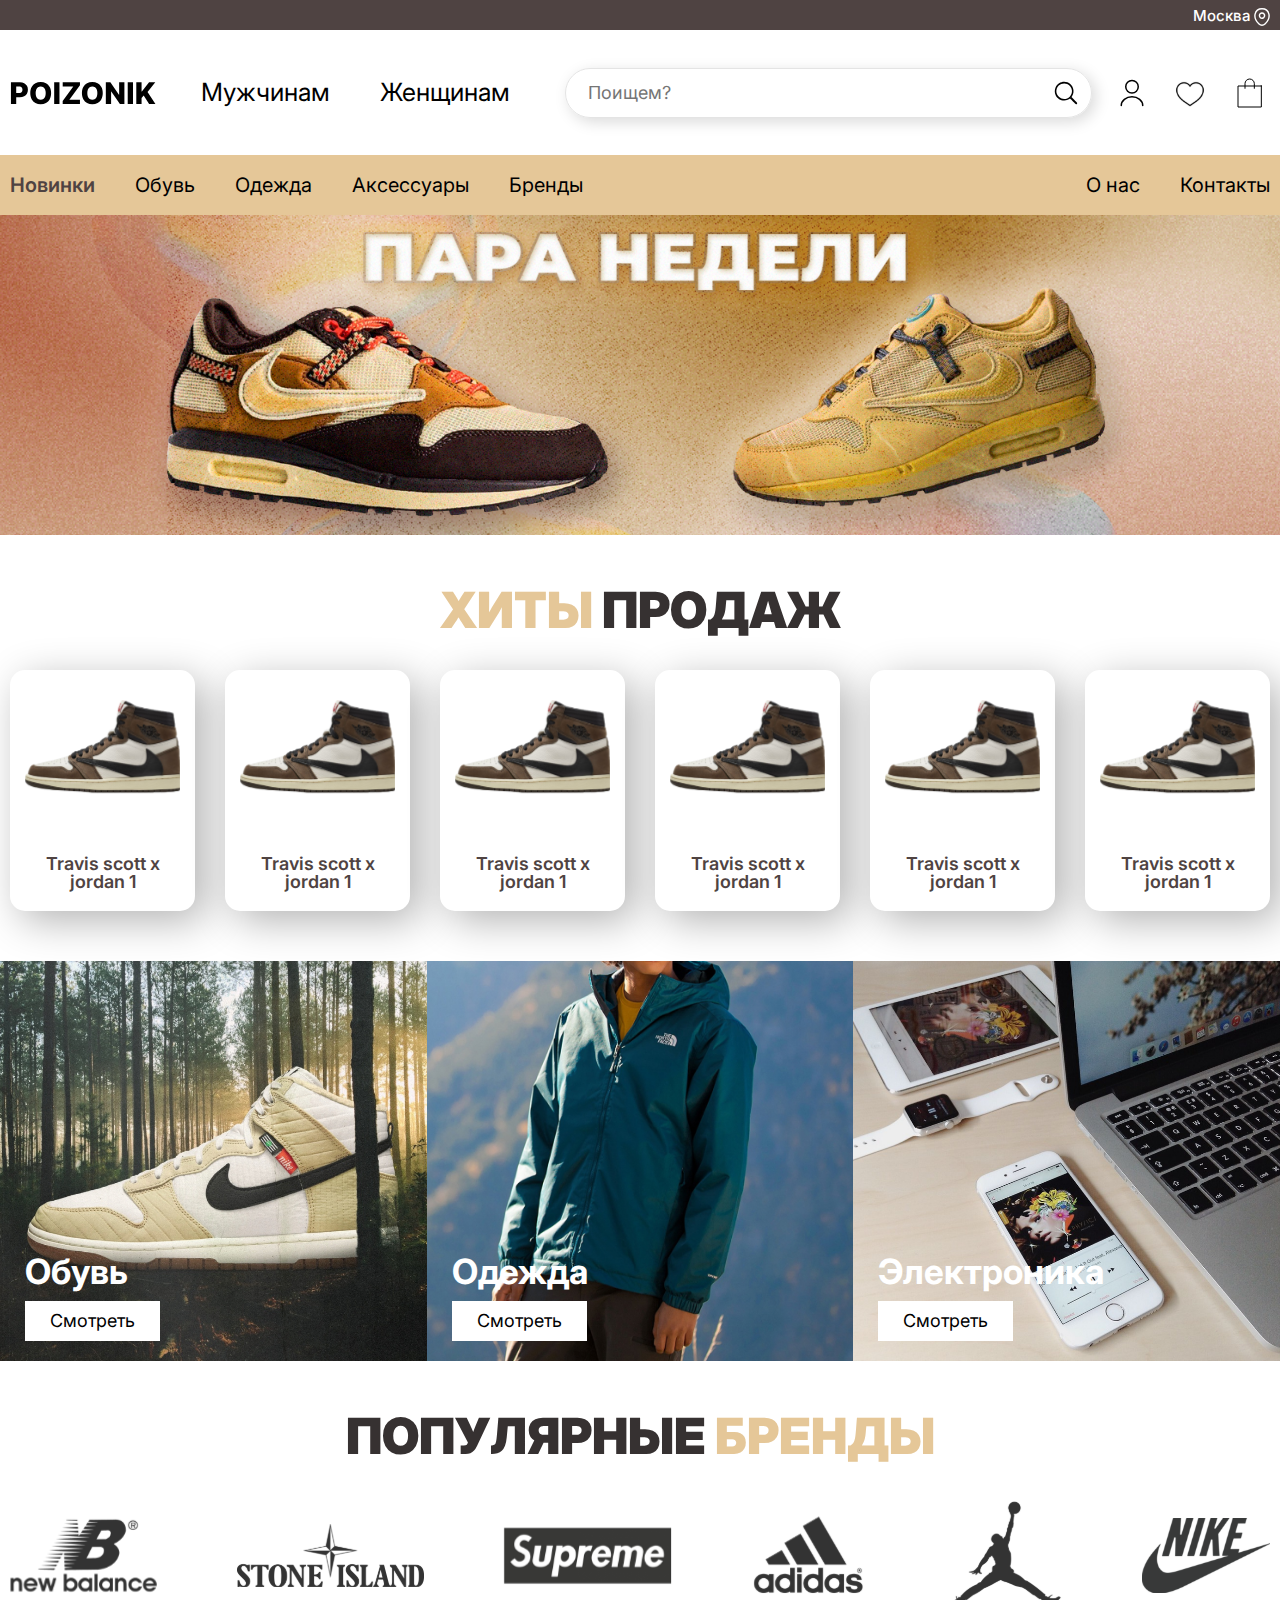
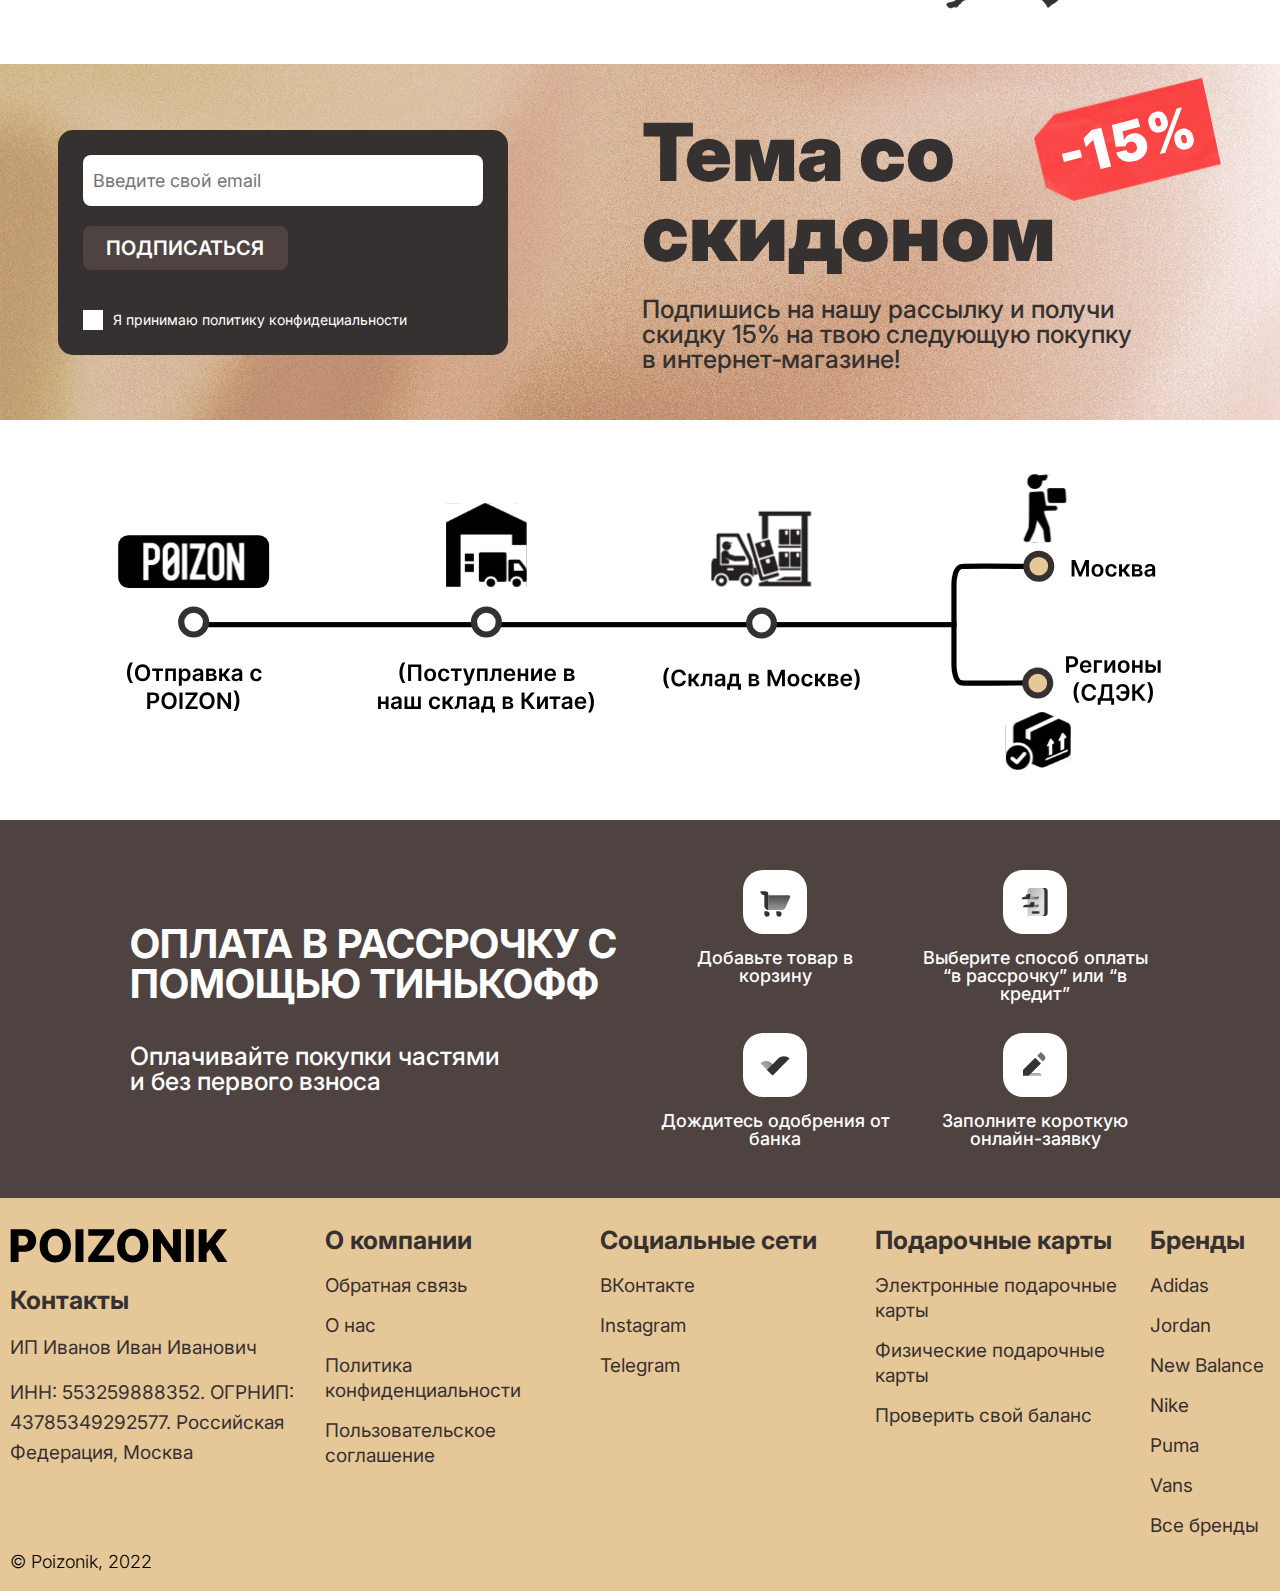
==== commit 66188b4b: "bug fixed" ====
--- a/index.html
+++ b/index.html
@@ -4,7 +4,7 @@
     <meta charset="UTF-8">
     <meta http-equiv="X-UA-Compatible" content="IE=edge">
     <meta name="viewport" content="width=device-width, initial-scale=1.0">
-    <link rel="stylesheet" href="./css/iconsfont.css">
+    <!-- <link rel="stylesheet" href="./css/iconsfont.css"> -->
     <link rel="stylesheet" href="./css/style.css">
     <title>Poizonik</title>
 </head>
@@ -37,7 +37,7 @@
                             </a>
                         </div>
                         <div class="header__item header__item-lk"></div>
-                        <div class="header__item header__item-favourites _icon-favourites"></div>
+                        <div class="header__item header__item-favourites"></div>
                         <div class="header__item header__item-basket"></div>
                     </div>
                 </div>
--- a/css/iconsfont.css
+++ b/css/iconsfont.css
@@ -1,10 +1,10 @@
 @font-face {
   font-family: 'icons';
-  src:  url('../fonts/icons.eot?mqcr7c');
-  src:  url('../fonts/icons.eot?mqcr7c#iefix') format('embedded-opentype'),
-    url('../fonts/icons.ttf?mqcr7c') format('truetype'),
-    url('../fonts/icons.woff?mqcr7c') format('woff'),
-    url('../fonts/icons.svg?mqcr7c#icons') format('svg');
+  src:  url('./../fonts/icons.eot?mqcr7c');
+  src:  url('./../fonts/icons.eot?mqcr7c#iefix') format('embedded-opentype'),
+    url('./../fonts/icons.ttf?mqcr7c') format('truetype'),
+    url('./../fonts/icons.woff?mqcr7c') format('woff'),
+    url('./../fonts/icons.svg?mqcr7c#icons') format('svg');
   font-weight: normal;
   font-style: normal;
   font-display: block;
--- a/css/style.css
+++ b/css/style.css
@@ -271,8 +271,9 @@
   position: absolute;
   right: 10px;
   top: 10px;
-  font-size: 20px;
-  color: #000;
+  width: 30px;
+  height: 30px;
+  background: url("./../img/icons/cross.svg") no-repeat;
 }
 .popup__title {
   font-size: 40px;
@@ -405,6 +406,10 @@
 }
 .header__item-lk {
   background: url("./../img/icons/lk.svg") no-repeat;
+}
+.header__item-favourites {
+  background: url("./../img/icons/favourites.svg") no-repeat;
+  width: 50px;
 }
 .header__item-favourites._icon-favourites {
   font-size: 35px;
@@ -1485,6 +1490,9 @@
 }
 .product__favourites {
   cursor: pointer;
+  background: url("./../img/icons/favourites.svg") no-repeat;
+  width: 50px;
+  height: 30px;
 }
 .product__favourites._icon-favourites {
   font-size: 35px;
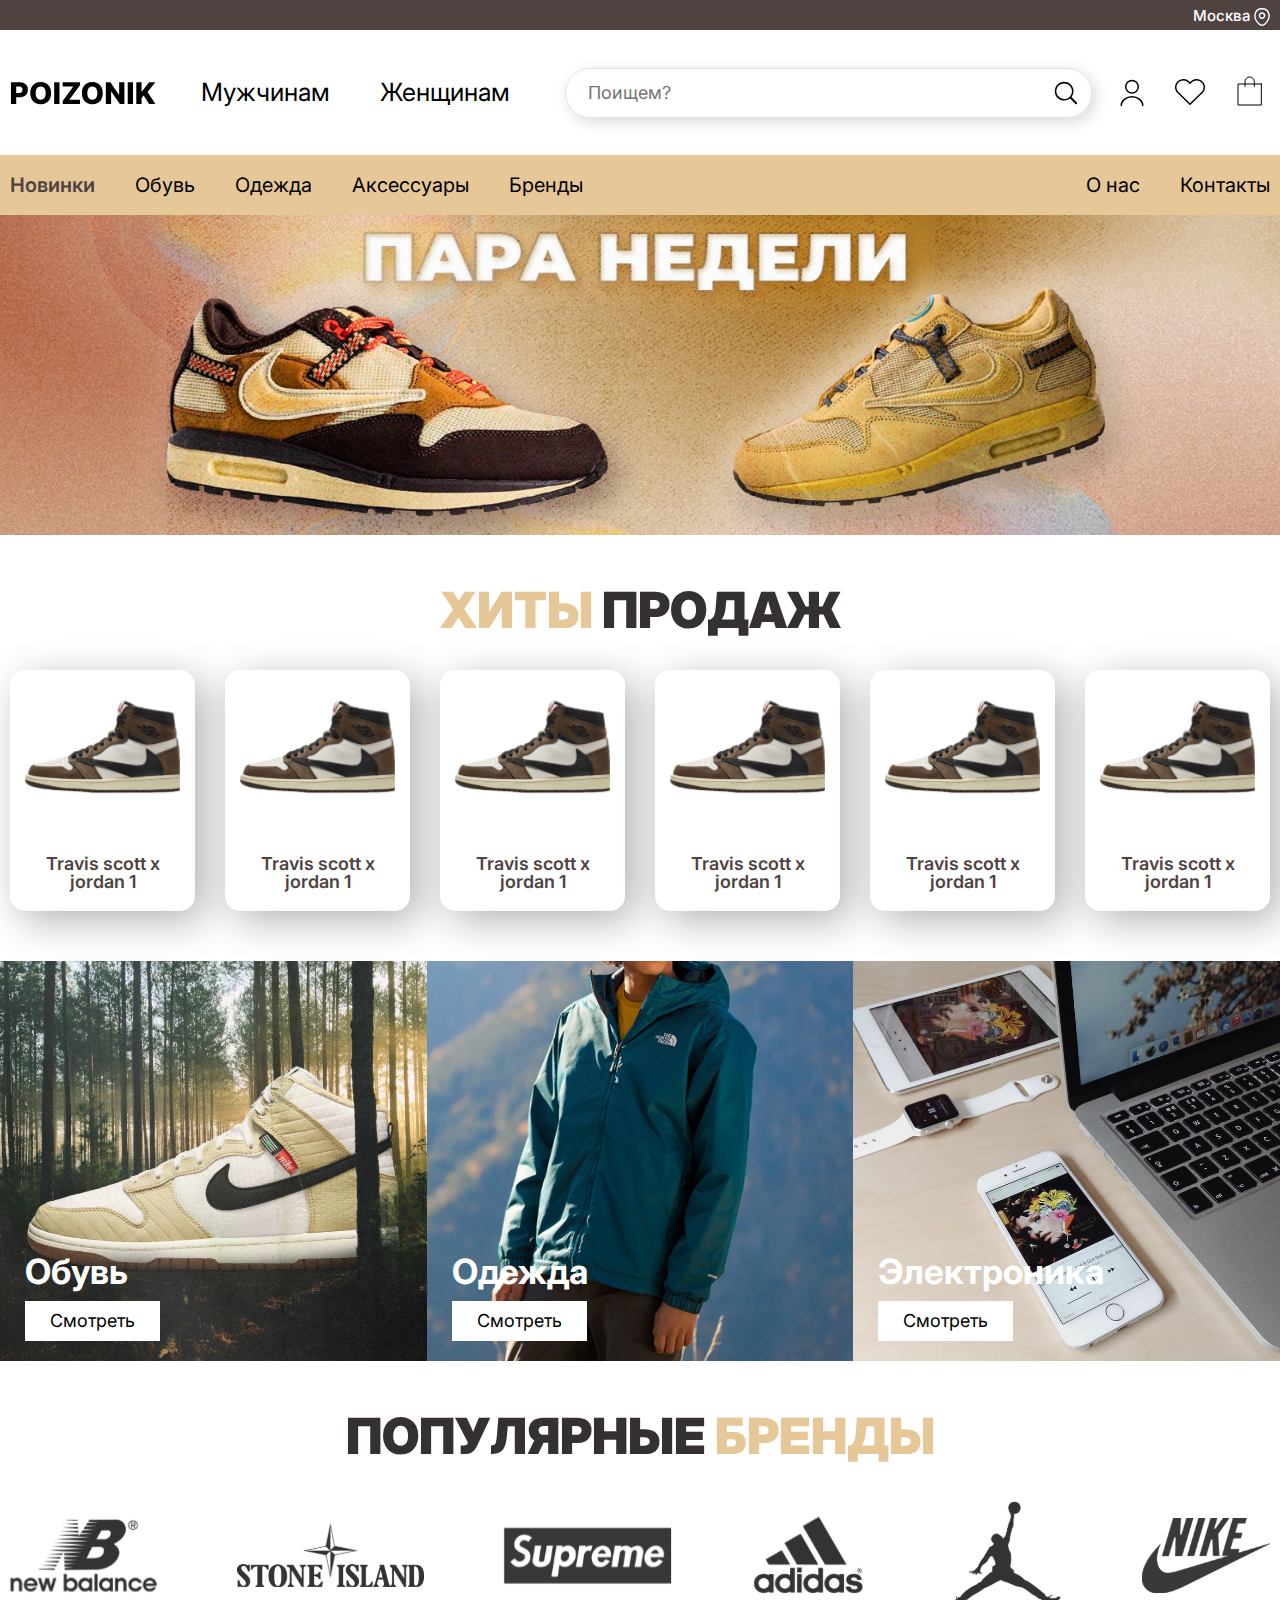
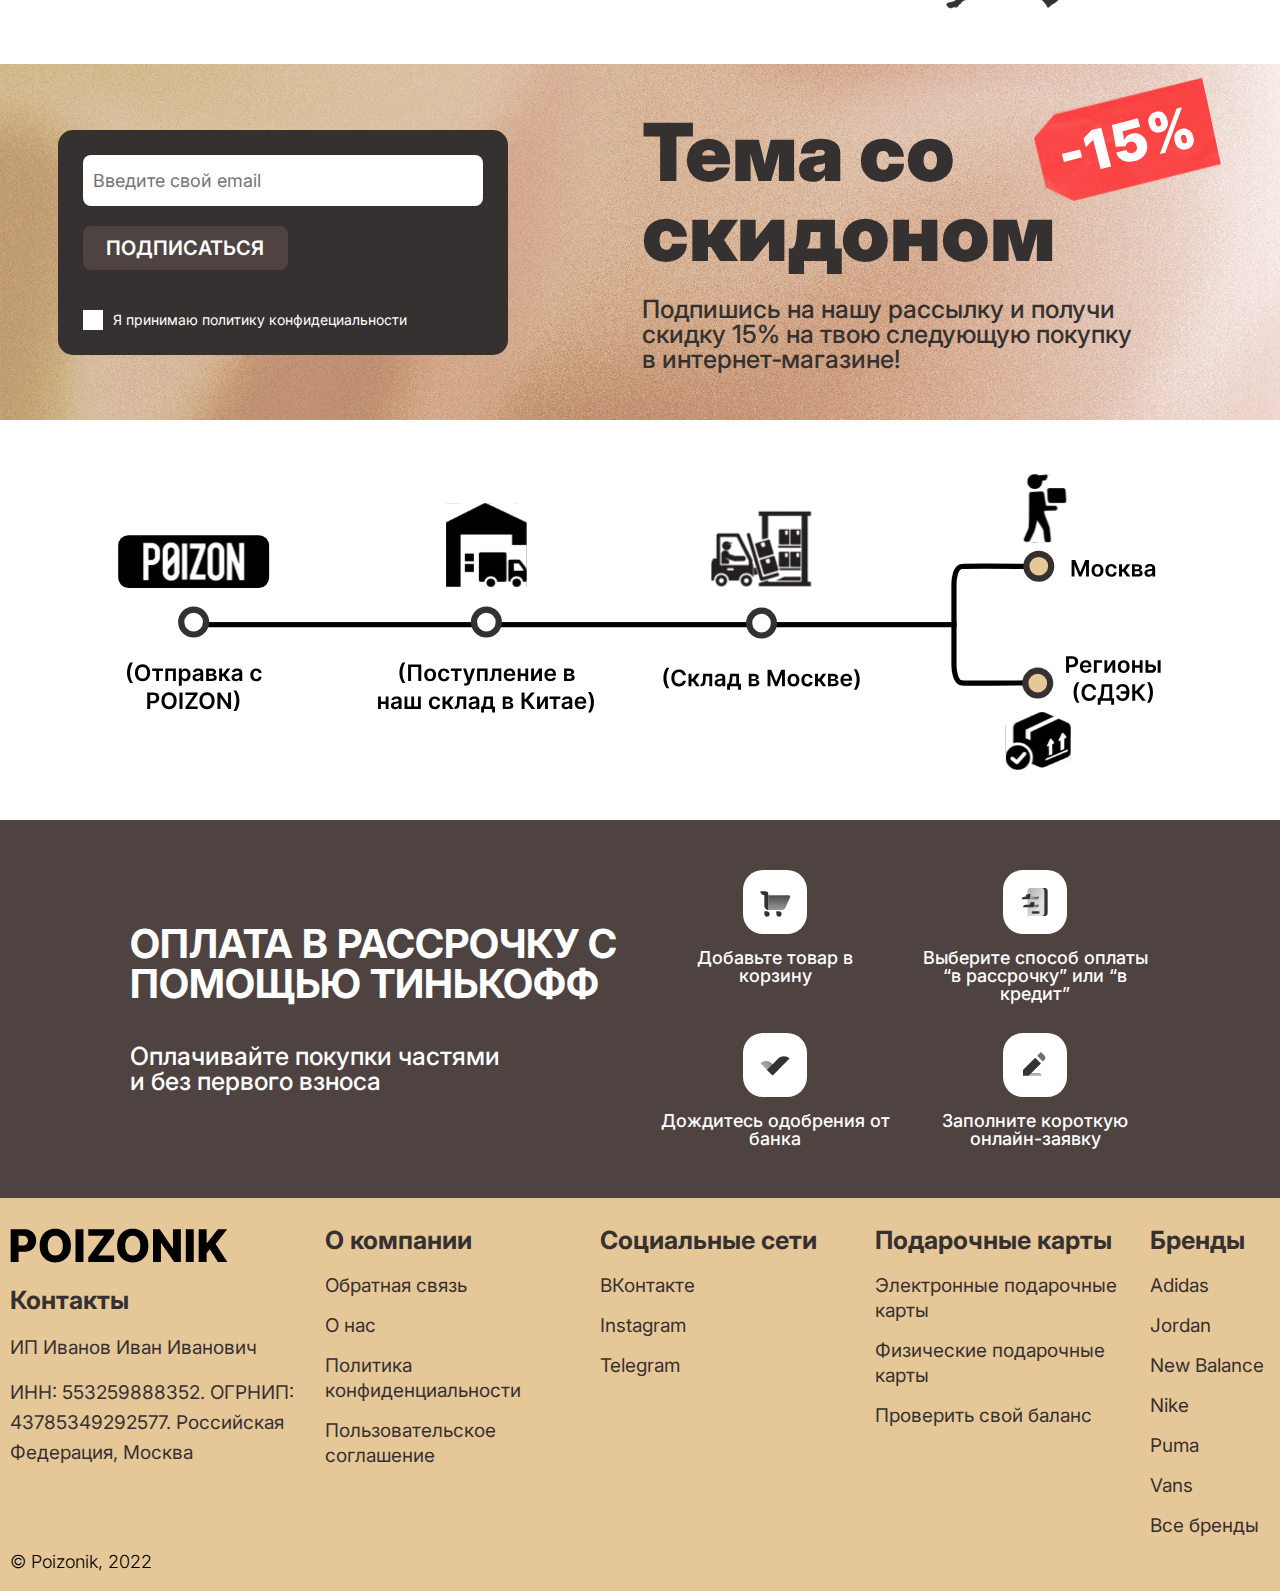
==== commit cfaae186: "new page" ====
--- a/index.html
+++ b/index.html
@@ -36,9 +36,9 @@
                                 <img src="./img/icons/search.svg" alt="">
                             </a>
                         </div>
-                        <div class="header__item header__item-lk"></div>
-                        <div class="header__item header__item-favourites"></div>
-                        <div class="header__item header__item-basket"></div>
+                        <a href="./personal.html" class="header__item header__item-lk"></a>
+                        <a href="" class="header__item header__item-favourites"></a>
+                        <a href="./cart.html" class="header__item header__item-basket"></a>
                     </div>
                 </div>
             </div>
--- a/css/style.css
+++ b/css/style.css
@@ -174,6 +174,17 @@
   }
 }
 
+.title-little, .saidbar-cart__title, .cart__title {
+  font-size: 35px;
+  font-weight: 700;
+  color: #363131;
+}
+@media (max-width: 767.98px) {
+  .title-little, .saidbar-cart__title, .cart__title {
+    font-size: 30px;
+  }
+}
+
 .btn-product, .product__buy-now, .product__add-cart {
   font-weight: 500;
   font-size: 18px;
@@ -185,6 +196,37 @@
   cursor: pointer;
   color: #fff;
   background-color: #4F4342;
+}
+
+.quantity, .quantity-product-cart, .quantity-popup-cart {
+  font-size: 25px;
+  font-weight: 500;
+  display: -webkit-box;
+  display: -ms-flexbox;
+  display: flex;
+  -webkit-box-align: center;
+      -ms-flex-align: center;
+          align-items: center;
+  -webkit-box-pack: justify;
+      -ms-flex-pack: justify;
+          justify-content: space-between;
+  width: 150px;
+  padding: 10px 15px;
+  border: 1px solid #e4e4e4;
+  border-radius: 10px;
+}
+.quantity i, .quantity-product-cart i, .quantity-popup-cart i {
+  font-style: normal;
+  cursor: pointer;
+}
+._favourites, .product__favourites {
+  cursor: pointer;
+  background: url("./../img/icons/favourites.svg") no-repeat;
+  width: 30px;
+  height: 30px;
+}
+._favourites._active, ._active.product__favourites {
+  background: url("./../img/icons/favourites-fill-red.svg") no-repeat;
 }
 
 ._ibg {
@@ -410,12 +452,11 @@
 .header__item-favourites {
   background: url("./../img/icons/favourites.svg") no-repeat;
   width: 50px;
-}
-.header__item-favourites._icon-favourites {
-  font-size: 35px;
+  height: 28px;
 }
 .header__item-basket {
   background: url("./../img/icons/cart.svg") no-repeat;
+  height: 33px;
 }
 .header__lk-menu-vertical {
   cursor: pointer;
@@ -1471,28 +1512,19 @@
   max-width: 145px;
 }
 .product__management {
-  display: -webkit-box;
-  display: -ms-flexbox;
-  display: flex;
+  display: -ms-grid;
+  display: grid;
+  -ms-grid-columns: 1fr 15px 1fr 15px 30px;
+  grid-template-columns: repeat(2, 1fr) 30px;
+  gap: 15px;
   -webkit-box-align: center;
       -ms-flex-align: center;
           align-items: center;
-  -webkit-column-gap: 15px;
-     -moz-column-gap: 15px;
-          column-gap: 15px;
-  row-gap: 15px;
   margin: 0 0 35px 0;
 }
 .product__buy-now {
   background-color: #E5C798;
   color: #4F4342;
-  margin: 0 15px 0 0;
-}
-.product__favourites {
-  cursor: pointer;
-  background: url("./../img/icons/favourites.svg") no-repeat;
-  width: 50px;
-  height: 30px;
 }
 .product__favourites._icon-favourites {
   font-size: 35px;
@@ -1524,14 +1556,33 @@
     max-width: 390px;
   }
   .product__management {
-    -ms-flex-wrap: wrap;
-        flex-wrap: wrap;
+    -ms-grid-columns: (220px)[1] 30px;
+    grid-template-columns: repeat(1, 220px) 30px;
+    -webkit-box-pack: center;
+        -ms-flex-pack: center;
+            justify-content: center;
+    -webkit-transform: translateX(10px);
+            transform: translateX(10px);
   }
   .product__buy-now {
     margin: 0;
     -webkit-box-ordinal-group: 4;
         -ms-flex-order: 3;
             order: 3;
+  }
+  .product__sizes {
+    -webkit-box-pack: center;
+        -ms-flex-pack: center;
+            justify-content: center;
+    max-width: 520px;
+    margin: 0 auto 30px auto;
+  }
+  .product__size-info {
+    margin: 0 auto 20px auto;
+    max-width: 145px;
+  }
+  .product__title, .product__price {
+    text-align: center;
   }
 }
 @media (max-width: 991.98px) {
@@ -1548,8 +1599,10 @@
     max-width: 100%;
   }
   .product__management {
-    -ms-flex-wrap: nowrap;
-        flex-wrap: nowrap;
+    -ms-grid-columns: (220px)[2] 30px;
+    grid-template-columns: repeat(2, 220px) 30px;
+    -webkit-transform: translateX(0);
+            transform: translateX(0);
   }
   .product__buy-now {
     margin: 0 15px 0 0;
@@ -1558,14 +1611,15 @@
             order: 0;
   }
 }
-@media (max-width: 479.98px) {
-  .product__title, .product__price {
-    font-size: 25px;
-    margin: 0 0 20px 0;
-  }
+@media (max-width: 540px) {
   .product__management {
-    -ms-flex-wrap: wrap;
-        flex-wrap: wrap;
+    -ms-grid-columns: (220px)[1] 30px;
+    grid-template-columns: repeat(1, 220px) 30px;
+    -webkit-box-pack: center;
+        -ms-flex-pack: center;
+            justify-content: center;
+    -webkit-transform: translateX(10px);
+            transform: translateX(10px);
   }
   .product__buy-now {
     margin: 0;
@@ -1574,24 +1628,11 @@
             order: 3;
   }
 }
-
-.size-info-grid-product {
-  text-align: center;
-  margin: 0 0 35px 0;
-}
-.size-info-grid-product__title {
-  font-weight: 300;
-  font-size: 16px;
-  margin: 0 0 5px 0;
-}
-.size-info-grid-product__sizes i {
-  font-style: normal;
-  cursor: pointer;
-  font-size: 22px;
-}
-.size-info-grid-product__sizes > ._active {
-  font-weight: 700;
-  color: #E5C798;
+@media (max-width: 479.98px) {
+  .product__title, .product__price {
+    font-size: 25px;
+    margin: 0 0 20px 0;
+  }
 }
 
 .product-slider.swiper {
@@ -1918,15 +1959,36 @@
   display: -webkit-box;
   display: -ms-flexbox;
   display: flex;
+  -webkit-box-align: center;
+      -ms-flex-align: center;
+          align-items: center;
   -webkit-column-gap: 8px;
      -moz-column-gap: 8px;
           column-gap: 8px;
   -webkit-box-pack: center;
       -ms-flex-pack: center;
           justify-content: center;
+  color: #000;
+}
+.similar-products-slide__price.sale > div {
+  font-weight: 300;
+  font-size: 12px;
+  position: relative;
+}
+.similar-products-slide__price.sale > div > .line {
+  position: absolute;
+  top: 50%;
+  width: 100%;
+  height: 1px;
+  background-color: #000;
+}
+.similar-products-slide__price.sale i {
+  font-weight: 600;
+  color: #E72D2D;
 }
 .similar-products-slide__price i {
   font-style: normal;
+  font-weight: 600;
 }
 .similar-products-slide__text {
   font-weight: 300;
@@ -2017,8 +2079,8 @@
 .popup-cart__buttons {
   display: -ms-grid;
   display: grid;
-  -ms-grid-columns: 1fr 20px 1fr 20px 1fr;
-  grid-template-columns: repeat(3, 1fr);
+  -ms-grid-columns: 1fr 20px 1fr;
+  grid-template-columns: repeat(2, 1fr);
   gap: 20px;
   -webkit-box-pack: justify;
       -ms-flex-pack: justify;
@@ -2040,9 +2102,6 @@
 }
 .popup-cart__button-cart {
   background-color: #E5C798;
-}
-.popup-cart__button-buy {
-  background-color: #363131;
 }
 @media (max-width: 767.98px) {
   .popup-cart__product {
@@ -2099,23 +2158,6 @@
   }
 }
 
-.quantity-popup-cart {
-  font-size: 25px;
-  font-weight: 500;
-  display: -webkit-box;
-  display: -ms-flexbox;
-  display: flex;
-  -webkit-column-gap: 40px;
-     -moz-column-gap: 40px;
-          column-gap: 40px;
-  padding: 10px 15px;
-  border: 1px solid #e4e4e4;
-  border-radius: 10px;
-}
-.quantity-popup-cart i {
-  font-style: normal;
-  cursor: pointer;
-}
 .popup-size__content {
   padding: 0px 20px 20px 20px;
   border-radius: 35px;
@@ -2141,12 +2183,6 @@
           justify-content: space-between;
   margin: 0 0 30px 0;
 }
-.popup-size__descr {
-  font-size: 16px;
-  font-weight: 300;
-  padding: 0 10px;
-  line-height: 20px;
-}
 .popup-size__item {
   width: 100%;
   display: -webkit-box;
@@ -2170,6 +2206,26 @@
   .popup-size__content {
     padding: 20px;
   }
+}
+
+.descr-popup-size {
+  padding: 0 10px;
+  display: -webkit-box;
+  display: -ms-flexbox;
+  display: flex;
+  -webkit-box-orient: vertical;
+  -webkit-box-direction: normal;
+      -ms-flex-direction: column;
+          flex-direction: column;
+  row-gap: 10px;
+}
+.descr-popup-size__item {
+  font-size: 16px;
+  font-weight: 300;
+  line-height: 20px;
+}
+.descr-popup-size__item:nth-child(2) {
+  font-weight: 600;
 }
 
 .gender-popup-size {
@@ -2669,6 +2725,886 @@
   }
 }
 
+.page-cart {
+  display: -ms-grid;
+  display: grid;
+  -ms-grid-rows: (1fr)[1];
+  grid-template-rows: repeat(1, 1fr);
+}
+
+.cart {
+  width: 100%;
+  height: 100%;
+}
+.cart__container {
+  height: 100%;
+  display: -ms-grid;
+  display: grid;
+  -ms-grid-rows: (1fr)[1];
+  grid-template-rows: repeat(1, 1fr);
+}
+.cart__content {
+  display: -webkit-box;
+  display: -ms-flexbox;
+  display: flex;
+  -webkit-box-pack: justify;
+      -ms-flex-pack: justify;
+          justify-content: space-between;
+  -webkit-column-gap: 20px;
+     -moz-column-gap: 20px;
+          column-gap: 20px;
+}
+.cart__title {
+  padding: 0 0 30px 0;
+  margin: 0 0 10px 0;
+  border-bottom: 1px solid #e4e4e4;
+  width: 100%;
+}
+.cart__info {
+  padding: 30px 0;
+  width: 100%;
+}
+@media (max-width: 1380px) {
+  .cart__container {
+    padding: 0 0 0 10px;
+  }
+}
+@media (max-width: 991.98px) {
+  .cart {
+    height: auto;
+  }
+  .cart__container {
+    padding: 0;
+  }
+  .cart__content {
+    -webkit-box-orient: vertical;
+    -webkit-box-direction: normal;
+        -ms-flex-direction: column;
+            flex-direction: column;
+  }
+  .cart__info {
+    padding: 30px 10px;
+  }
+}
+
+.product-cart {
+  display: -webkit-box;
+  display: -ms-flexbox;
+  display: flex;
+  -webkit-column-gap: 30px;
+     -moz-column-gap: 30px;
+          column-gap: 30px;
+  padding: 15px 0;
+  width: 100%;
+  height: 100%;
+}
+.product-cart:not(:last-child) {
+  border-bottom: 1px solid #e4e4e4;
+}
+.product-cart__image {
+  display: -webkit-box;
+  display: -ms-flexbox;
+  display: flex;
+  -webkit-box-pack: center;
+      -ms-flex-pack: center;
+          justify-content: center;
+  -webkit-box-align: end;
+      -ms-flex-align: end;
+          align-items: end;
+  width: 220px;
+  height: 220px;
+  overflow: hidden;
+  cursor: pointer;
+}
+.product-cart__image img {
+  max-width: 100%;
+  -webkit-user-select: none;
+     -moz-user-select: none;
+      -ms-user-select: none;
+          user-select: none;
+}
+.product-cart__info {
+  position: relative;
+  width: 100%;
+}
+.product-cart__title {
+  font-weight: 500;
+  font-size: 22px;
+  max-width: 400px;
+  margin: 0 0 25px 0;
+}
+.product-cart__favourites {
+  position: absolute;
+  top: 0;
+  right: 0;
+}
+.product-cart__management {
+  display: -webkit-box;
+  display: -ms-flexbox;
+  display: flex;
+  -webkit-box-align: center;
+      -ms-flex-align: center;
+          align-items: center;
+  -webkit-column-gap: 50px;
+     -moz-column-gap: 50px;
+          column-gap: 50px;
+  row-gap: 15px;
+  width: 100%;
+  position: relative;
+}
+.product-cart__currency {
+  font-weight: 400;
+}
+.product-cart__price {
+  font-weight: 300;
+  font-size: 24px;
+  row-gap: 5px;
+  display: -webkit-box;
+  display: -ms-flexbox;
+  display: flex;
+  -ms-flex-wrap: wrap;
+      flex-wrap: wrap;
+  -webkit-box-align: center;
+      -ms-flex-align: center;
+          align-items: center;
+  -webkit-box-pack: center;
+      -ms-flex-pack: center;
+          justify-content: center;
+  color: #000;
+}
+.product-cart__price.sale {
+  -webkit-column-gap: 8px;
+     -moz-column-gap: 8px;
+          column-gap: 8px;
+}
+.product-cart__price.sale > div {
+  font-weight: 300;
+  font-size: 20px;
+  position: relative;
+}
+.product-cart__price.sale > div > .line {
+  position: absolute;
+  top: 50%;
+  width: 100%;
+  height: 1px;
+  background-color: #000;
+}
+.product-cart__price.sale i {
+  font-weight: 600;
+  color: #E72D2D;
+}
+.product-cart__price i {
+  font-style: normal;
+  font-weight: 600;
+}
+.product-cart__price i:first-child {
+  display: -webkit-box;
+  display: -ms-flexbox;
+  display: flex;
+  -webkit-column-gap: 5px;
+     -moz-column-gap: 5px;
+          column-gap: 5px;
+}
+.product-cart__close {
+  font-size: 20px;
+  color: #E5C798;
+  position: absolute;
+  right: 0;
+  padding: 0 0 0 30px;
+  cursor: pointer;
+}
+.product-cart__close::before {
+  content: "";
+  position: absolute;
+  top: 0;
+  left: 0;
+  width: 25px;
+  height: 25px;
+  background: url("./../img/icons/cross-calico.svg") no-repeat;
+}
+@media (max-width: 1270px) {
+  .product-cart__title {
+    max-width: 320px;
+  }
+  .product-cart__management {
+    -webkit-box-pack: justify;
+        -ms-flex-pack: justify;
+            justify-content: space-between;
+    -webkit-column-gap: 20px;
+       -moz-column-gap: 20px;
+            column-gap: 20px;
+  }
+  .product-cart__close {
+    position: relative;
+  }
+}
+@media (max-width: 991.98px) {
+  .product-cart__title {
+    max-width: 400px;
+  }
+}
+@media (max-width: 767.98px) {
+  .product-cart__title {
+    max-width: 320px;
+    margin: 0 40px 15px 0;
+  }
+  .product-cart__management {
+    display: -ms-grid;
+    display: grid;
+    -ms-grid-columns: 150px 1fr;
+    grid-template-columns: 150px 1fr;
+  }
+  .product-cart__close {
+    margin: 0 0 0 auto;
+    -ms-grid-column: 2;
+    -ms-grid-column-span: 1;
+    grid-column: 2/3;
+  }
+}
+@media (max-width: 560px) {
+  .product-cart {
+    -webkit-box-orient: vertical;
+    -webkit-box-direction: normal;
+        -ms-flex-direction: column;
+            flex-direction: column;
+    -webkit-box-align: center;
+        -ms-flex-align: center;
+            align-items: center;
+  }
+  .product-cart__management {
+    display: -ms-grid;
+    display: grid;
+    -ms-grid-columns: 110px 1fr;
+    grid-template-columns: 110px 1fr;
+  }
+  .product-cart__close {
+    margin: 0 0 0 auto;
+  }
+  .product-cart__price {
+    margin: 0 0 0 auto;
+  }
+}
+@media (max-width: 479.98px) {
+  .product-cart__title {
+    font-size: 18px;
+  }
+  .product-cart__management {
+    display: -webkit-box;
+    display: -ms-flexbox;
+    display: flex;
+    -webkit-box-orient: vertical;
+    -webkit-box-direction: normal;
+        -ms-flex-direction: column;
+            flex-direction: column;
+    -webkit-box-pack: center;
+        -ms-flex-pack: center;
+            justify-content: center;
+  }
+  .product-cart__price {
+    -webkit-box-pack: center;
+        -ms-flex-pack: center;
+            justify-content: center;
+    margin: 0 0 10px 0;
+  }
+}
+
+.specifications-product-cart {
+  display: -webkit-box;
+  display: -ms-flexbox;
+  display: flex;
+  -webkit-box-orient: vertical;
+  -webkit-box-direction: normal;
+      -ms-flex-direction: column;
+          flex-direction: column;
+  row-gap: 5px;
+  font-weight: 300;
+  font-size: 14px;
+  margin: 0 0 40px 0;
+}
+.specifications-product-cart__item i {
+  font-style: normal;
+  font-weight: 500;
+  font-size: 16px;
+}
+@media (max-width: 767.98px) {
+  .specifications-product-cart {
+    margin: 0 0 15px 0;
+  }
+}
+
+@media (max-width: 560px) {
+  .quantity-product-cart {
+    width: 110px;
+    height: 40px;
+    line-height: 40px;
+    font-size: 16px;
+    -webkit-column-gap: 10px;
+       -moz-column-gap: 10px;
+            column-gap: 10px;
+  }
+  .quantity-product-cart__reduce {
+    font-size: 25px;
+  }
+  .quantity-product-cart__increase {
+    font-size: 25px;
+  }
+}
+
+.saidbar-cart {
+  padding: 30px 10px 30px 10px;
+  min-width: 420px;
+  background-color: #f8f8f8;
+}
+.saidbar-cart__title {
+  padding: 0 0 30px 0;
+  margin: 0 0 10px 0;
+  border-bottom: 1px solid #e4e4e4;
+}
+.saidbar-cart__info {
+  padding: 10px 0;
+}
+.saidbar-cart__buttons {
+  display: -webkit-box;
+  display: -ms-flexbox;
+  display: flex;
+  -webkit-box-orient: vertical;
+  -webkit-box-direction: normal;
+      -ms-flex-direction: column;
+          flex-direction: column;
+  row-gap: 15px;
+  -webkit-column-gap: 20px;
+     -moz-column-gap: 20px;
+          column-gap: 20px;
+  width: 100%;
+}
+.saidbar-cart__button {
+  height: 40px;
+  line-height: 40px;
+  width: 100%;
+  text-align: center;
+  background-color: #4F4342;
+  border-radius: 10px;
+  color: #fff;
+}
+.saidbar-cart__button:first-child {
+  background-color: #E5C798;
+  color: #4F4342;
+}
+@media (max-width: 1270px) {
+  .saidbar-cart {
+    max-width: 420px;
+    min-width: auto;
+  }
+}
+@media (max-width: 991.98px) {
+  .saidbar-cart {
+    width: 100%;
+    max-width: none;
+    min-height: auto;
+  }
+  .saidbar-cart__buttons {
+    -webkit-box-orient: horizontal;
+    -webkit-box-direction: normal;
+        -ms-flex-direction: row;
+            flex-direction: row;
+  }
+}
+@media (max-width: 479.98px) {
+  .saidbar-cart__buttons {
+    -webkit-box-orient: vertical;
+    -webkit-box-direction: normal;
+        -ms-flex-direction: column;
+            flex-direction: column;
+  }
+}
+
+.info-saidbar-cart {
+  font-size: 18px;
+  font-weight: 500;
+  -ms-flex-wrap: wrap;
+      flex-wrap: wrap;
+  display: -webkit-box;
+  display: -ms-flexbox;
+  display: flex;
+  -webkit-box-align: center;
+      -ms-flex-align: center;
+          align-items: center;
+  -webkit-column-gap: 5px;
+     -moz-column-gap: 5px;
+          column-gap: 5px;
+  row-gap: 5px;
+  margin: 0 0 20px 0;
+}
+.promocode-saidbar-cart {
+  width: 100%;
+  padding: 0 0 20px 0;
+  border-bottom: 1px solid #e4e4e4;
+}
+.promocode-saidbar-cart__title {
+  margin: 0 0 10px 0;
+  font-weight: 600;
+  font-size: 16px;
+}
+.promocode-saidbar-cart__form {
+  width: 100%;
+  display: -webkit-box;
+  display: -ms-flexbox;
+  display: flex;
+  -webkit-box-pack: justify;
+      -ms-flex-pack: justify;
+          justify-content: space-between;
+  row-gap: 10px;
+  -webkit-column-gap: 20px;
+     -moz-column-gap: 20px;
+          column-gap: 20px;
+}
+.promocode-saidbar-cart__input {
+  height: 30px;
+  line-height: 30px;
+  padding: 0 10px;
+  border-radius: 5px;
+  border: 1px solid #e4e4e4;
+  width: 100%;
+  background-color: #fff;
+}
+.promocode-saidbar-cart__button {
+  height: 30px;
+  line-height: 30px;
+  background-color: #363131;
+  font-size: 14px;
+  text-transform: uppercase;
+  color: #fff;
+  border-radius: 5px;
+  padding: 0 10px;
+}
+@media (max-width: 1270px) {
+  .promocode-saidbar-cart__form {
+    -webkit-box-orient: vertical;
+    -webkit-box-direction: normal;
+        -ms-flex-direction: column;
+            flex-direction: column;
+  }
+}
+@media (max-width: 991.98px) {
+  .promocode-saidbar-cart__form {
+    width: 50%;
+    -webkit-box-orient: horizontal;
+    -webkit-box-direction: normal;
+        -ms-flex-direction: row;
+            flex-direction: row;
+  }
+}
+@media (max-width: 767.98px) {
+  .promocode-saidbar-cart__form {
+    width: 100%;
+  }
+}
+
+.price-saidbar-cart {
+  padding: 20px 0;
+  border-bottom: 1px solid #e4e4e4;
+  margin: 0 0 20px 0;
+  font-weight: 600;
+  font-size: 20px;
+  display: -webkit-box;
+  display: -ms-flexbox;
+  display: flex;
+  -webkit-box-align: center;
+      -ms-flex-align: center;
+          align-items: center;
+  -webkit-box-pack: justify;
+      -ms-flex-pack: justify;
+          justify-content: space-between;
+  -webkit-column-gap: 20px;
+     -moz-column-gap: 20px;
+          column-gap: 20px;
+  row-gap: 10px;
+}
+@media (max-width: 1270px) {
+  .price-saidbar-cart {
+    -webkit-box-orient: vertical;
+    -webkit-box-direction: normal;
+        -ms-flex-direction: column;
+            flex-direction: column;
+    -webkit-box-align: start;
+        -ms-flex-align: start;
+            align-items: start;
+  }
+}
+@media (max-width: 991.98px) {
+  .price-saidbar-cart {
+    -webkit-box-orient: horizontal;
+    -webkit-box-direction: normal;
+        -ms-flex-direction: row;
+            flex-direction: row;
+  }
+}
+
+.personal__content {
+  display: -ms-grid;
+  display: grid;
+  -ms-grid-columns: 8fr 1fr;
+  grid-template-columns: 8fr 1fr;
+}
+.personal__data {
+  padding: 100px 0;
+  width: 550px;
+  margin: 0 auto;
+}
+.personal__title {
+  font-size: 24px;
+  margin: 0 0 15px 0;
+}
+.personal__button {
+  display: inline-block;
+  font-size: 18px;
+  font-weight: 500;
+  color: #fff;
+  background-color: #4F4342;
+  height: 40px;
+  line-height: 40px;
+  text-align: center;
+  padding: 0 20px;
+  border-radius: 10px;
+  margin: 0 0 20px 0;
+}
+.personal__saidbar {
+  padding: 50px 0;
+  width: 140px;
+}
+.personal__item {
+  display: inline-block;
+  padding: 5px 0 5px 10px;
+  font-size: 14px;
+  border-left: 1px solid rgb(0, 0, 0);
+  cursor: pointer;
+  color: #000;
+}
+.personal__addresses {
+  display: -webkit-box;
+  display: -ms-flexbox;
+  display: flex;
+  -webkit-box-orient: vertical;
+  -webkit-box-direction: normal;
+      -ms-flex-direction: column;
+          flex-direction: column;
+  row-gap: 15px;
+}
+@media (max-width: 991.98px) {
+  .personal__data {
+    margin: 0;
+  }
+}
+@media (max-width: 767.98px) {
+  .personal__content {
+    -ms-grid-columns: 1fr;
+    grid-template-columns: 1fr;
+  }
+  .personal__data {
+    width: 100%;
+    padding: 30px 0;
+  }
+  .personal__saidbar {
+    display: none;
+  }
+}
+
+.address-personal {
+  max-width: 400px;
+  font-size: 16px;
+  display: -webkit-box;
+  display: -ms-flexbox;
+  display: flex;
+  -webkit-box-align: end;
+      -ms-flex-align: end;
+          align-items: end;
+  -webkit-box-pack: justify;
+      -ms-flex-pack: justify;
+          justify-content: space-between;
+  -webkit-column-gap: 20px;
+     -moz-column-gap: 20px;
+          column-gap: 20px;
+  margin: 0 0 15px 0;
+}
+.address-personal__basic {
+  margin: 0 0 10px 0;
+}
+.address-personal__remove {
+  color: #E5C798;
+  cursor: pointer;
+}
+
+.form-personal {
+  display: -ms-grid;
+  display: grid;
+  -ms-grid-columns: 50% 40px 50%;
+  grid-template-columns: repeat(2, 50%);
+  -webkit-column-gap: 40px;
+     -moz-column-gap: 40px;
+          column-gap: 40px;
+  row-gap: 15px;
+  margin: 0 0 25px 0;
+}
+.form-personal__title {
+  font-size: 16px;
+  margin: 0 0 5px 0;
+}
+.form-personal__input {
+  height: 40px;
+  line-height: 40px;
+  padding: 0 10px;
+  border-radius: 5px;
+  border: 1px solid #e4e4e4;
+  width: 100%;
+  background-color: #fff;
+  -webkit-transition: all 0.3s ease 0s;
+  transition: all 0.3s ease 0s;
+}
+.form-personal__input:focus {
+  border: 1px solid #E5C798;
+}
+@media (max-width: 767.98px) {
+  .form-personal {
+    -ms-grid-columns: (1fr)[2];
+    grid-template-columns: repeat(2, 1fr);
+  }
+}
+@media (max-width: 570px) {
+  .form-personal {
+    -ms-grid-columns: (1fr)[1];
+    grid-template-columns: repeat(1, 1fr);
+    row-gap: 10px;
+  }
+}
+
+.item-form-personal__row {
+  display: -webkit-box;
+  display: -ms-flexbox;
+  display: flex;
+  -webkit-column-gap: 20px;
+     -moz-column-gap: 20px;
+          column-gap: 20px;
+}
+.item-form-personal__input {
+  height: 40px;
+  line-height: 40px;
+  padding: 0 10px;
+  border-radius: 5px;
+  border: 1px solid #e4e4e4;
+  width: 55px;
+  background-color: #fff;
+  -webkit-transition: all 0.3s ease 0s;
+  transition: all 0.3s ease 0s;
+}
+.item-form-personal__input:focus {
+  border: 1px solid #E5C798;
+}
+.item-form-personal__month {
+  height: 40px;
+  line-height: 40px;
+  padding: 0 10px;
+  border-radius: 5px;
+  border: 1px solid #e4e4e4;
+  width: 100%;
+  background-color: #fff;
+  position: relative;
+  cursor: pointer;
+}
+.item-form-personal__month::after {
+  content: "";
+  position: absolute;
+  top: 15px;
+  right: 10px;
+  width: 17px;
+  height: 10px;
+  background: url("./../../img/icons/arrow-down.svg") no-repeat;
+}
+.item-form-personal__month._active {
+  -webkit-transition: all 0.3s ease 0s;
+  transition: all 0.3s ease 0s;
+  border: 1px solid #E5C798;
+}
+.item-form-personal__month._active > .item-form-personal__list {
+  display: block;
+  -webkit-transition: all 0.3s ease 0s;
+  transition: all 0.3s ease 0s;
+  border: 1px solid #E5C798;
+}
+.item-form-personal__list {
+  display: none;
+  width: 100%;
+  height: 200px;
+  border-radius: 5px;
+  overflow: scroll;
+  position: absolute;
+  border: 1px solid #e4e4e4;
+  background-color: #fff;
+  padding: 0 10px;
+  -webkit-transform: translate(-10px, -2px);
+          transform: translate(-10px, -2px);
+}
+.item-form-personal__link {
+  color: #000;
+  cursor: pointer;
+  font-size: 14px;
+}
+@media (max-width: 570px) {
+  .item-form-personal__row {
+    -webkit-column-gap: 15px;
+       -moz-column-gap: 15px;
+            column-gap: 15px;
+  }
+  .item-form-personal__month {
+    width: 50%;
+  }
+  .item-form-personal__input {
+    width: 25%;
+  }
+}
+
+.popup-add-address__content {
+  max-width: 600px;
+  padding: 20px;
+  border-radius: 35px;
+}
+.popup-add-address__close.popup__close {
+  right: 20px;
+  top: 20px;
+}
+.popup-add-address__title {
+  font-size: 32px;
+  font-weight: 500;
+  line-height: 40px;
+  margin: 0 0 30px 0;
+  text-align: center;
+}
+@media (max-width: 479.98px) {
+  .popup-add-address__close.popup__close {
+    right: 10px;
+    top: 20px;
+  }
+  .popup-add-address__title {
+    font-size: 25px;
+    margin: 0 0 20px 0;
+  }
+}
+
+.form-popup-add-address {
+  display: -webkit-box;
+  display: -ms-flexbox;
+  display: flex;
+  -webkit-box-orient: vertical;
+  -webkit-box-direction: normal;
+      -ms-flex-direction: column;
+          flex-direction: column;
+  row-gap: 15px;
+}
+.form-popup-add-address__input {
+  height: 40px;
+  line-height: 40px;
+  padding: 0 10px;
+  border-radius: 5px;
+  border: 1px solid #e4e4e4;
+  width: 100%;
+  background-color: #fff;
+  -webkit-transition: all 0.3s ease 0s;
+  transition: all 0.3s ease 0s;
+}
+.form-popup-add-address__row {
+  display: -webkit-box;
+  display: -ms-flexbox;
+  display: flex;
+  -webkit-column-gap: 15px;
+     -moz-column-gap: 15px;
+          column-gap: 15px;
+}
+.form-popup-add-address__textarea {
+  height: 180px;
+  line-height: 23px;
+  padding: 8px 10px;
+  border-radius: 5px;
+  border: 1px solid #e4e4e4;
+  width: 100%;
+  background-color: #fff;
+  margin: 0 0 15px 0;
+  resize: none;
+  -webkit-transition: all 0.3s ease 0s;
+  transition: all 0.3s ease 0s;
+}
+.form-popup-add-address__textarea:focus {
+  border: 1px solid #E5C798;
+}
+.form-popup-add-address__button {
+  position: relative;
+  top: 0;
+  left: 50%;
+  -webkit-transform: translateX(-50%);
+          transform: translateX(-50%);
+  display: inline-block;
+  font-size: 18px;
+  font-weight: 500;
+  color: #fff;
+  background-color: #4F4342;
+  height: 40px;
+  line-height: 40px;
+  text-align: center;
+  padding: 0 55px;
+  border-radius: 10px;
+  text-transform: uppercase;
+}
+
+.orders-personal__title {
+  font-size: 24px;
+}
+
+.orders-personal-slider__wrapper {
+  padding: 15px 0 50px 0;
+}
+.orders-personal-slider__slide {
+  width: 210px;
+  padding: 10px;
+  border-radius: 15px;
+  -webkit-box-shadow: 2px 5px 20px 0px rgba(0, 0, 0, 0.1019607843);
+          box-shadow: 2px 5px 20px 0px rgba(0, 0, 0, 0.1019607843);
+}
+.orders-personal-slider__info {
+  font-size: 12px;
+  color: #000;
+}
+.orders-personal-slider__number {
+  font-size: 18px;
+  margin: 0 0 10px 0;
+}
+.orders-personal-slider__date {
+  margin: 0 0 8px 0;
+}
+.orders-personal-slider__address {
+  margin: 0 0 10px 0;
+  line-height: 16px;
+}
+.orders-personal-slider__image {
+  width: 130px;
+  height: 130px;
+  overflow: hidden;
+  display: -webkit-box;
+  display: -ms-flexbox;
+  display: flex;
+  -webkit-box-align: center;
+      -ms-flex-align: center;
+          align-items: center;
+  -webkit-box-pack: center;
+      -ms-flex-pack: center;
+          justify-content: center;
+  margin: 0 auto 15px auto;
+}
+.orders-personal-slider__image img {
+  max-width: 100%;
+  -webkit-user-select: none;
+     -moz-user-select: none;
+      -ms-user-select: none;
+          user-select: none;
+}
+
 .page {
   -webkit-box-flex: 1;
       -ms-flex: 1 1 auto;
@@ -2686,4 +3622,35 @@
 
 .swiper-button-next {
   color: #000;
+}
+
+.breadcrumb {
+  display: -webkit-box;
+  display: -ms-flexbox;
+  display: flex;
+  -webkit-column-gap: 3px;
+     -moz-column-gap: 3px;
+          column-gap: 3px;
+  padding: 35px 0 0 0;
+}
+@media (max-width: 991.98px) {
+  .breadcrumb {
+    display: none;
+  }
+}
+
+.breadcrumb-item {
+  font-weight: 300;
+  font-size: 16px;
+  cursor: pointer;
+}
+.breadcrumb-item > a {
+  color: #000;
+}
+.breadcrumb-item:not(:first-child)::before {
+  padding: 0 0 0 3px;
+  content: "/";
+  position: relative;
+  top: 0;
+  left: -3px;
 }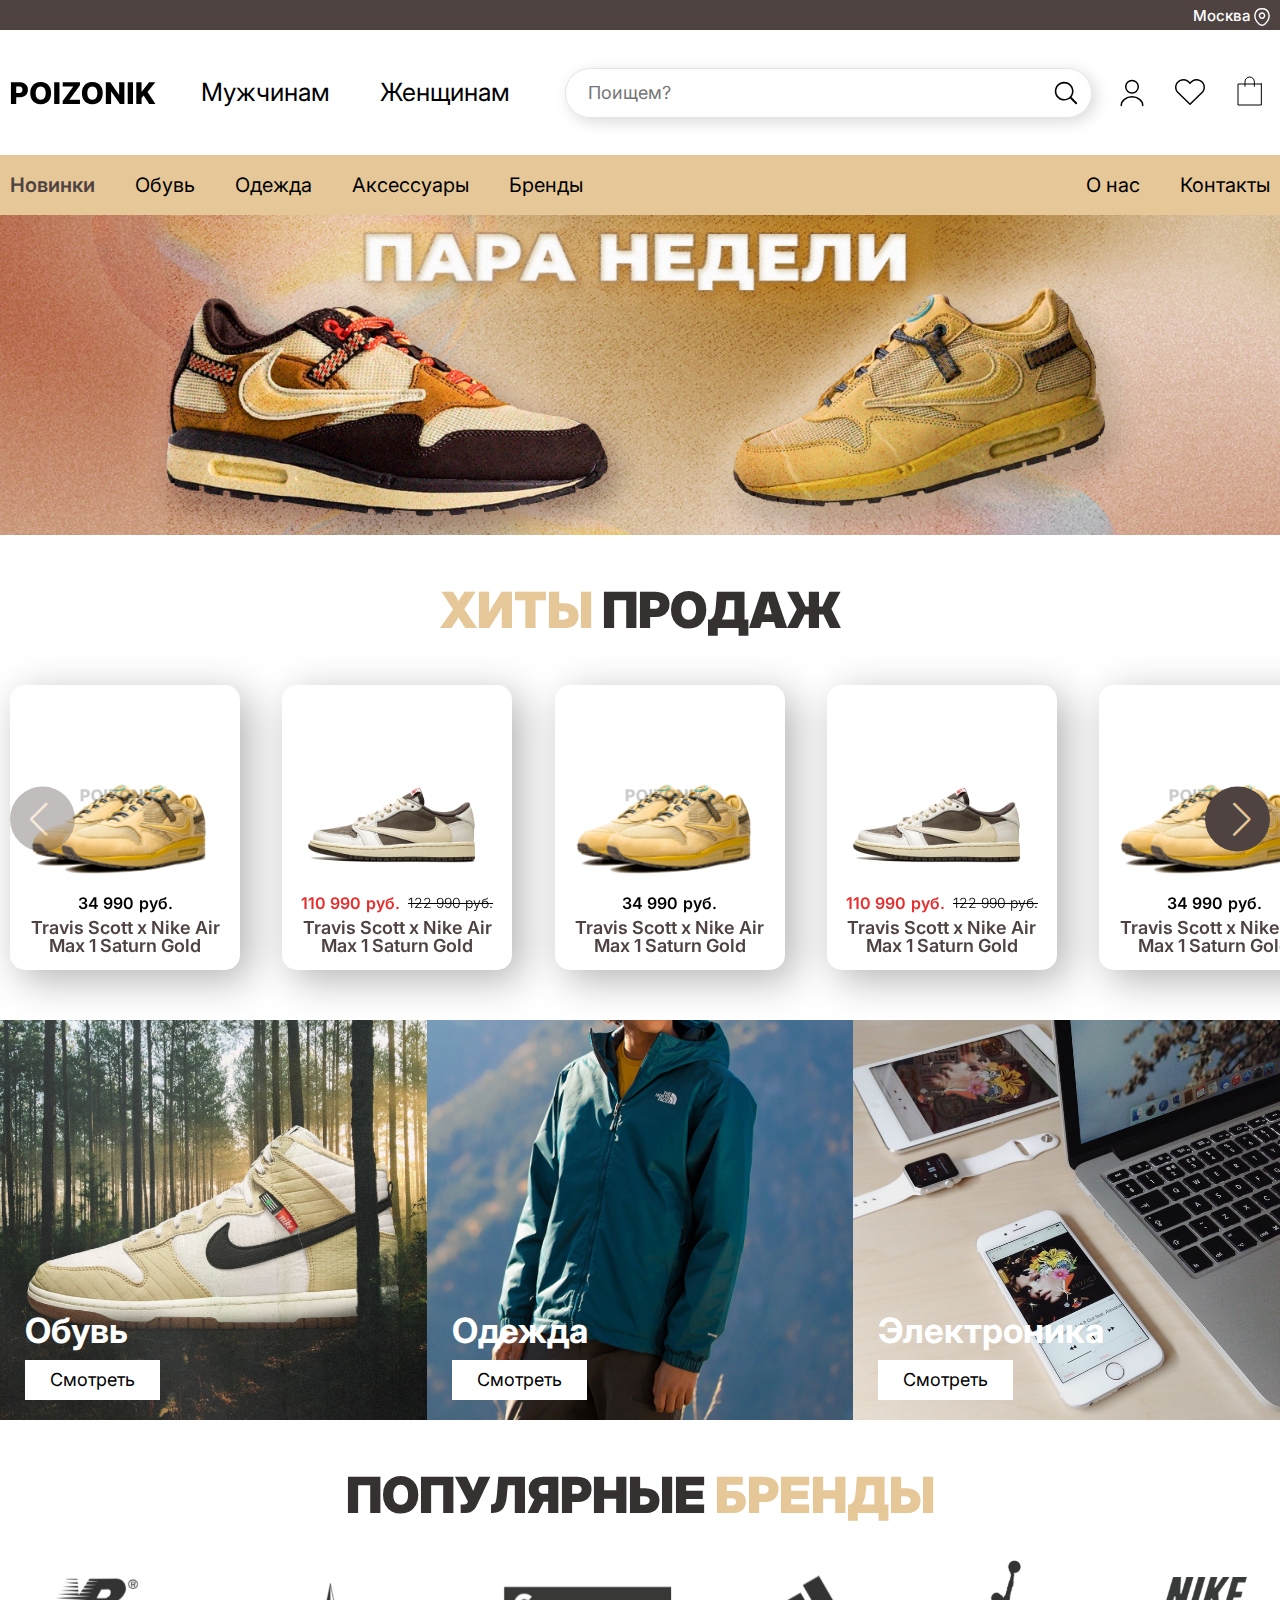
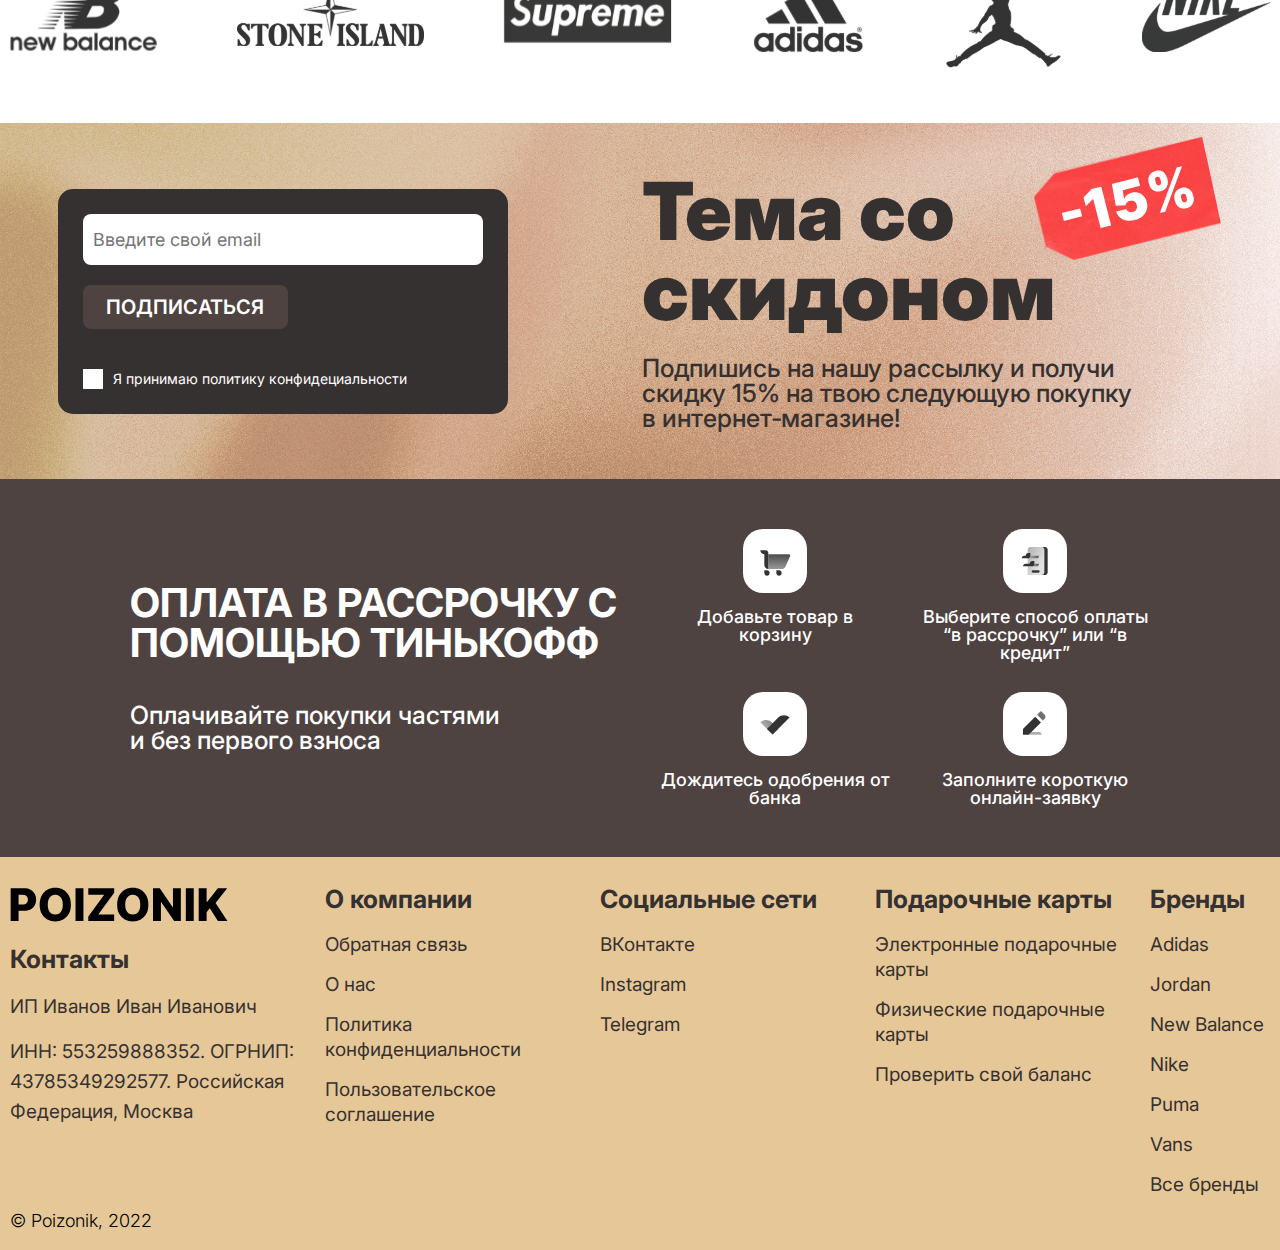
==== commit d403365e: "new page" ====
--- a/index.html
+++ b/index.html
@@ -5,6 +5,7 @@
     <meta http-equiv="X-UA-Compatible" content="IE=edge">
     <meta name="viewport" content="width=device-width, initial-scale=1.0">
     <!-- <link rel="stylesheet" href="./css/iconsfont.css"> -->
+    <link rel="stylesheet" href="https://cdn.jsdelivr.net/npm/swiper@8/swiper-bundle.min.css"/>
     <link rel="stylesheet" href="./css/style.css">
     <title>Poizonik</title>
 </head>
@@ -37,7 +38,7 @@
                             </a>
                         </div>
                         <a href="./personal.html" class="header__item header__item-lk"></a>
-                        <a href="" class="header__item header__item-favourites"></a>
+                        <a href="./favourites.html" class="header__item header__item-favourites"></a>
                         <a href="./cart.html" class="header__item header__item-basket"></a>
                     </div>
                 </div>
@@ -49,19 +50,19 @@
                             <li class="menu__hero-item">
                                 <a href="./index.html" class="menu__link">На главную</a>
                             </li>
-                            <li><div class="menu__link menu__link-green">Новинки</div></li>
+                            <li><a href="" class="menu__link menu__link-green">Новинки</a></li>
                             <li>
-                                <div class="menu__link menu__link-category">Обувь</div>
+                                <a href="./catalog.html" class="menu__link menu__link-category">Обувь</a>
                                 <ul class="menu__list-submenu submenu">
                                     <li><div class="submenu__link">Кроссовки</div></li>
                                     <li><div class="submenu__link">Кеды</div></li>
                                     <li><div class="submenu__link">Ботинки</div></li>
                                 </ul>
                             </li>
-                            <li><div class="menu__link menu__link-category">Одежда</div></li>
-                            <li><div class="menu__link menu__link-category">Аксессуары</div></li>
+                            <li><a href="" class="menu__link menu__link-category">Одежда</a></li>
+                            <li><a href="" class="menu__link menu__link-category">Аксессуары</a></li>
                             <li>
-                                <div class="menu__link menu__link-category">Бренды</div>
+                                <a href="" class="menu__link menu__link-category">Бренды</a>
                                 <ul class="menu__list-submenu submenu">
                                     <li><div class="submenu__link">New Balance</div></li>
                                     <li><div class="submenu__link">Stone Island</div></li>
@@ -79,7 +80,7 @@
                     </nav>
                 </div>
             </div>
-            <div class="header__lk-menu-vertical">Личный кабинет</div>
+            <a href="./personal.html" class="header__lk-menu-vertical">Личный кабинет</a>
         </header>
         <main class="page">
             <section class="best">
@@ -91,6 +92,174 @@
                 <div class="popular__container container">
                     <div class="popular__content">
                         <div class="popular__title">Хиты <i>продаж</i></div>
+                    </div>
+                    <div class="popular-slider swiper">
+                        <!-- обязательная оболочка -->
+                        <div class="popular-slider__wrapper swiper-wrapper">
+                            <!-- Слайды -->
+                            <div  class="popular-slider__slide swiper-slide popular-slider-slide">
+                                <a href="./product.html" class="popular-slider-slide__wrapper">
+                                    <div class="popular-slider-slide__image">
+                                        <img src="./img/products/1.svg" alt="">
+                                    </div>
+                                    <div class="popular-slider-slide__info">
+                                        <div class="popular-slider-slide__price"><i>34 990 <div class="popular-slider-slide__currency">руб.</div></i><div><div class="line"></div></div></div>
+                                        <div class="popular-slider-slide__text">Travis Scott x Nike Air Max 1 Saturn Gold</div>
+                                    </div>
+                                </a>
+                            </div>
+                            <div  class="popular-slider__slide swiper-slide popular-slider-slide">
+                                <a href="./product.html" class="popular-slider-slide__wrapper">
+                                    <div class="popular-slider-slide__image">
+                                        <img src="./img/products/2.svg" alt="">
+                                    </div>
+                                    <div class="popular-slider-slide__info">
+                                        <div class="popular-slider-slide__price sale"><i>110 990 <div class="popular-slider-slide__currency">руб.</div></i><div>122 990 руб.<div class="line"></div></div></div>
+                                    <div class="popular-slider-slide__text">Travis Scott x Nike Air Max 1 Saturn Gold</div>
+                                    </div>
+                                </a>
+                            </div>
+                            <div  class="popular-slider__slide swiper-slide popular-slider-slide">
+                                <a href="./product.html" class="popular-slider-slide__wrapper">
+                                    <div class="popular-slider-slide__image">
+                                        <img src="./img/products/1.svg" alt="">
+                                    </div>
+                                    <div class="popular-slider-slide__info">
+                                        <div class="popular-slider-slide__price"><i>34 990 <div class="popular-slider-slide__currency">руб.</div></i><div><div class="line"></div></div></div>
+                                        <div class="popular-slider-slide__text">Travis Scott x Nike Air Max 1 Saturn Gold</div>
+                                    </div>
+                                </a>
+                            </div>
+                            <div  class="popular-slider__slide swiper-slide popular-slider-slide">
+                                <a href="./product.html" class="popular-slider-slide__wrapper">
+                                    <div class="popular-slider-slide__image">
+                                        <img src="./img/products/2.svg" alt="">
+                                    </div>
+                                    <div class="popular-slider-slide__info">
+                                        <div class="popular-slider-slide__price sale"><i>110 990 <div class="popular-slider-slide__currency">руб.</div></i><div>122 990 руб.<div class="line"></div></div></div>
+                                    <div class="popular-slider-slide__text">Travis Scott x Nike Air Max 1 Saturn Gold</div>
+                                    </div>
+                                </a>
+                            </div>
+                            <div  class="popular-slider__slide swiper-slide popular-slider-slide">
+                                <a href="./product.html" class="popular-slider-slide__wrapper">
+                                    <div class="popular-slider-slide__image">
+                                        <img src="./img/products/1.svg" alt="">
+                                    </div>
+                                    <div class="popular-slider-slide__info">
+                                        <div class="popular-slider-slide__price"><i>34 990 <div class="popular-slider-slide__currency">руб.</div></i><div><div class="line"></div></div></div>
+                                        <div class="popular-slider-slide__text">Travis Scott x Nike Air Max 1 Saturn Gold</div>
+                                    </div>
+                                </a>
+                            </div>
+                            <div  class="popular-slider__slide swiper-slide popular-slider-slide">
+                                <a href="./product.html" class="popular-slider-slide__wrapper">
+                                    <div class="popular-slider-slide__image">
+                                        <img src="./img/products/2.svg" alt="">
+                                    </div>
+                                    <div class="popular-slider-slide__info">
+                                        <div class="popular-slider-slide__price sale"><i>110 990 <div class="popular-slider-slide__currency">руб.</div></i><div>122 990 руб.<div class="line"></div></div></div>
+                                    <div class="popular-slider-slide__text">Travis Scott x Nike Air Max 1 Saturn Gold</div>
+                                    </div>
+                                </a>
+                            </div>
+                            <div  class="popular-slider__slide swiper-slide popular-slider-slide">
+                                <a href="./product.html" class="popular-slider-slide__wrapper">
+                                    <div class="popular-slider-slide__image">
+                                        <img src="./img/products/1.svg" alt="">
+                                    </div>
+                                    <div class="popular-slider-slide__info">
+                                        <div class="popular-slider-slide__price"><i>34 990 <div class="popular-slider-slide__currency">руб.</div></i><div><div class="line"></div></div></div>
+                                        <div class="popular-slider-slide__text">Travis Scott x Nike Air Max 1 Saturn Gold</div>
+                                    </div>
+                                </a>
+                            </div>
+                            <div  class="popular-slider__slide swiper-slide popular-slider-slide">
+                                <a href="./product.html" class="popular-slider-slide__wrapper">
+                                    <div class="popular-slider-slide__image">
+                                        <img src="./img/products/2.svg" alt="">
+                                    </div>
+                                    <div class="popular-slider-slide__info">
+                                        <div class="popular-slider-slide__price sale"><i>110 990 <div class="popular-slider-slide__currency">руб.</div></i><div>122 990 руб.<div class="line"></div></div></div>
+                                    <div class="popular-slider-slide__text">Travis Scott x Nike Air Max 1 Saturn Gold</div>
+                                    </div>
+                                </a>
+                            </div>
+                            <div  class="popular-slider__slide swiper-slide popular-slider-slide">
+                                <a href="./product.html" class="popular-slider-slide__wrapper">
+                                    <div class="popular-slider-slide__image">
+                                        <img src="./img/products/1.svg" alt="">
+                                    </div>
+                                    <div class="popular-slider-slide__info">
+                                        <div class="popular-slider-slide__price"><i>34 990 <div class="popular-slider-slide__currency">руб.</div></i><div><div class="line"></div></div></div>
+                                        <div class="popular-slider-slide__text">Travis Scott x Nike Air Max 1 Saturn Gold</div>
+                                    </div>
+                                </a>
+                            </div>
+                            <div  class="popular-slider__slide swiper-slide popular-slider-slide">
+                                <a href="./product.html" class="popular-slider-slide__wrapper">
+                                    <div class="popular-slider-slide__image">
+                                        <img src="./img/products/2.svg" alt="">
+                                    </div>
+                                    <div class="popular-slider-slide__info">
+                                        <div class="popular-slider-slide__price sale"><i>110 990 <div class="popular-slider-slide__currency">руб.</div></i><div>122 990 руб.<div class="line"></div></div></div>
+                                    <div class="popular-slider-slide__text">Travis Scott x Nike Air Max 1 Saturn Gold</div>
+                                    </div>
+                                </a>
+                            </div>
+                            <div  class="popular-slider__slide swiper-slide popular-slider-slide">
+                                <a href="./product.html" class="popular-slider-slide__wrapper">
+                                    <div class="popular-slider-slide__image">
+                                        <img src="./img/products/1.svg" alt="">
+                                    </div>
+                                    <div class="popular-slider-slide__info">
+                                        <div class="popular-slider-slide__price"><i>34 990 <div class="popular-slider-slide__currency">руб.</div></i><div><div class="line"></div></div></div>
+                                        <div class="popular-slider-slide__text">Travis Scott x Nike Air Max 1 Saturn Gold</div>
+                                    </div>
+                                </a>
+                            </div>
+                            <div  class="popular-slider__slide swiper-slide popular-slider-slide">
+                                <a href="./product.html" class="popular-slider-slide__wrapper">
+                                    <div class="popular-slider-slide__image">
+                                        <img src="./img/products/2.svg" alt="">
+                                    </div>
+                                    <div class="popular-slider-slide__info">
+                                        <div class="popular-slider-slide__price sale"><i>110 990 <div class="popular-slider-slide__currency">руб.</div></i><div>122 990 руб.<div class="line"></div></div></div>
+                                    <div class="popular-slider-slide__text">Travis Scott x Nike Air Max 1 Saturn Gold</div>
+                                    </div>
+                                </a>
+                            </div>
+                            <div  class="popular-slider__slide swiper-slide popular-slider-slide">
+                                <a href="./product.html" class="popular-slider-slide__wrapper">
+                                    <div class="popular-slider-slide__image">
+                                        <img src="./img/products/1.svg" alt="">
+                                    </div>
+                                    <div class="popular-slider-slide__info">
+                                        <div class="popular-slider-slide__price"><i>34 990 <div class="popular-slider-slide__currency">руб.</div></i><div><div class="line"></div></div></div>
+                                        <div class="popular-slider-slide__text">Travis Scott x Nike Air Max 1 Saturn Gold</div>
+                                    </div>
+                                </a>
+                            </div>
+                            <div  class="popular-slider__slide swiper-slide popular-slider-slide">
+                                <a href="./product.html" class="popular-slider-slide__wrapper">
+                                    <div class="popular-slider-slide__image">
+                                        <img src="./img/products/2.svg" alt="">
+                                    </div>
+                                    <div class="popular-slider-slide__info">
+                                        <div class="popular-slider-slide__price sale"><i>110 990 <div class="popular-slider-slide__currency">руб.</div></i><div>122 990 руб.<div class="line"></div></div></div>
+                                    <div class="popular-slider-slide__text">Travis Scott x Nike Air Max 1 Saturn Gold</div>
+                                    </div>
+                                </a>
+                            </div>
+                        </div>
+                        <!-- Стрелки управления -->
+                        <div class="swiper-button-prev"></div>
+                        <div class="swiper-button-next"></div>
+                    </div>
+                </div>
+                <!-- <div class="popular__container container">
+                    <div class="popular__content">
+                        <div class="popular__title">Хиты <i>продаж</i></div>
                         <div class="popular__items">
                             <a href="./product.html" class="popular__item item-popular">
                                 <div class="item-popular__image">
@@ -130,7 +299,7 @@
                             </a>     
                         </div>
                     </div>
-                </div>
+                </div> -->
             </section>
             <section class="category">
                 <div class="category__container container">
@@ -312,6 +481,8 @@
             </div>
         </footer>
     </div>
+    <script src="https://cdn.jsdelivr.net/npm/swiper@8/swiper-bundle.min.js"></script>
+    <script src="./js/slider.js"></script>
     <script src="./js/script.js"></script>
 </body>
 </html>--- a/css/style.css
+++ b/css/style.css
@@ -87,10 +87,6 @@
 }
 
 /* width */
-::-webkit-scrollbar {
-  display: none;
-}
-
 .wrapper {
   width: 100%;
   min-height: 100%;
@@ -227,6 +223,15 @@
 }
 ._favourites._active, ._active.product__favourites {
   background: url("./../img/icons/favourites-fill-red.svg") no-repeat;
+}
+
+._icon-cross, .popup__close {
+  position: absolute;
+  right: 10px;
+  top: 10px;
+  width: 30px;
+  height: 30px;
+  background: url("./../img/icons/cross.svg") no-repeat;
 }
 
 ._ibg {
@@ -276,7 +281,8 @@
   visibility: hidden;
   -webkit-transition: all 0.8s ease 0s;
   transition: all 0.8s ease 0s;
-  overflow: scroll;
+  overflow-x: hidden;
+  overflow-y: scroll;
 }
 .popup.open {
   opacity: 1;
@@ -308,14 +314,6 @@
   opacity: 0;
   -webkit-transform: translate(0px, -100px);
           transform: translate(0px, -100px);
-}
-.popup__close {
-  position: absolute;
-  right: 10px;
-  top: 10px;
-  width: 30px;
-  height: 30px;
-  background: url("./../img/icons/cross.svg") no-repeat;
 }
 .popup__title {
   font-size: 40px;
@@ -884,8 +882,11 @@
      object-fit: cover;
 }
 
+.popular__container {
+  padding: 0;
+}
 .popular__content {
-  padding: 50px 0;
+  padding: 50px 0 0 0;
   display: -webkit-box;
   display: -ms-flexbox;
   display: flex;
@@ -896,6 +897,9 @@
   -webkit-box-align: center;
       -ms-flex-align: center;
           align-items: center;
+}
+.popular__title {
+  margin: 0;
 }
 .popular__items {
   display: -ms-grid;
@@ -925,6 +929,149 @@
   .popular__items {
     -ms-grid-columns: (1fr)[2];
     grid-template-columns: repeat(2, 1fr);
+  }
+}
+
+.popular-slider__wrapper {
+  padding: 50px 10px;
+}
+.popular-slider .swiper-button-next, .popular-slider .swiper-button-prev {
+  background-color: #4F4342;
+  color: #E5C798;
+  border-radius: 50%;
+  width: 65px;
+  height: 65px;
+  pointer-events: all;
+  -webkit-transform: translateY(-30%);
+          transform: translateY(-30%);
+}
+.popular-slider .swiper-button-next::after {
+  -webkit-transform: translateX(4px);
+          transform: translateX(4px);
+  font-size: 34px;
+}
+.popular-slider .swiper-button-prev::after {
+  -webkit-transform: translateX(-4px);
+          transform: translateX(-4px);
+  font-size: 34px;
+}
+@media (max-width: 767.98px) {
+  .popular-slider .swiper-button-next, .popular-slider .swiper-button-prev {
+    width: 50px;
+    height: 50px;
+  }
+  .popular-slider .swiper-button-next::after {
+    -webkit-transform: translateX(3px);
+            transform: translateX(3px);
+  }
+  .popular-slider .swiper-button-prev::after {
+    -webkit-transform: translateX(-3px);
+            transform: translateX(-3px);
+  }
+  .popular-slider .swiper-button-next::after, .popular-slider .swiper-button-prev::after {
+    font-size: 24px;
+    font-weight: 900;
+  }
+}
+
+.popular-slider-slide__wrapper {
+  background-color: #fff;
+  border-radius: 15px;
+  -webkit-box-shadow: 10px 10px 40px 0px rgba(0, 0, 0, 0.3019607843);
+          box-shadow: 10px 10px 40px 0px rgba(0, 0, 0, 0.3019607843);
+  max-width: 230px;
+  padding: 30px 15px 15px 15px;
+  display: -webkit-box;
+  display: -ms-flexbox;
+  display: flex;
+  -webkit-box-pack: justify;
+      -ms-flex-pack: justify;
+          justify-content: space-between;
+  -webkit-box-orient: vertical;
+  -webkit-box-direction: normal;
+      -ms-flex-direction: column;
+          flex-direction: column;
+  row-gap: 8px;
+  height: 285px;
+}
+.popular-slider-slide__image {
+  overflow: hidden;
+  display: -webkit-box;
+  display: -ms-flexbox;
+  display: flex;
+  -webkit-box-align: center;
+      -ms-flex-align: center;
+          align-items: center;
+  -webkit-box-pack: center;
+      -ms-flex-pack: center;
+          justify-content: center;
+  width: 190px;
+  height: 190px;
+  margin: 0 0 8px 0;
+}
+.popular-slider-slide__image img {
+  max-width: 100%;
+}
+.popular-slider-slide__text {
+  text-align: center;
+  font-weight: 600;
+  font-size: 18px;
+  color: #4F4342;
+}
+.popular-slider-slide__price {
+  font-weight: 300;
+  font-size: 16px;
+  row-gap: 5px;
+  display: -webkit-box;
+  display: -ms-flexbox;
+  display: flex;
+  -ms-flex-wrap: wrap;
+      flex-wrap: wrap;
+  -webkit-box-align: center;
+      -ms-flex-align: center;
+          align-items: center;
+  -webkit-box-pack: center;
+      -ms-flex-pack: center;
+          justify-content: center;
+  color: #000;
+  margin: 0 0 8px 0;
+}
+.popular-slider-slide__price.sale {
+  -webkit-column-gap: 8px;
+     -moz-column-gap: 8px;
+          column-gap: 8px;
+}
+.popular-slider-slide__price.sale > div {
+  font-weight: 300;
+  font-size: 14px;
+  position: relative;
+}
+.popular-slider-slide__price.sale > div > .line {
+  position: absolute;
+  top: 50%;
+  width: 100%;
+  height: 1px;
+  background-color: #000;
+}
+.popular-slider-slide__price.sale i {
+  font-weight: 600;
+  color: #E72D2D;
+}
+.popular-slider-slide__price i {
+  font-style: normal;
+  font-weight: 600;
+}
+.popular-slider-slide__price i:first-child {
+  display: -webkit-box;
+  display: -ms-flexbox;
+  display: flex;
+  -webkit-column-gap: 5px;
+     -moz-column-gap: 5px;
+          column-gap: 5px;
+}
+@media (max-width: 500px) {
+  .popular-slider-slide__wrapper {
+    margin: 0 auto;
   }
 }
 
@@ -1283,6 +1430,9 @@
   }
 }
 
+.delivery {
+  display: none;
+}
 .delivery__container {
   max-width: 1100px;
 }
@@ -1497,6 +1647,10 @@
   border: 1px solid #d2d2d2;
   cursor: pointer;
 }
+.product__size._selected {
+  border: 1px solid #4F4342;
+  color: #4F4342;
+}
 .product__size-info {
   margin: 0 0 20px auto;
   max-width: 145px;
@@ -1632,6 +1786,11 @@
   .product__title, .product__price {
     font-size: 25px;
     margin: 0 0 20px 0;
+  }
+  .product__size {
+    width: 80px;
+    height: 40px;
+    font-size: 16px;
   }
 }
 
@@ -2206,6 +2365,9 @@
   .popup-size__content {
     padding: 20px;
   }
+  .popup-size__close {
+    right: 10px;
+  }
 }
 
 .descr-popup-size {
@@ -3246,9 +3408,12 @@
   -ms-grid-columns: 8fr 1fr;
   grid-template-columns: 8fr 1fr;
 }
+.personal__container {
+  max-width: 1000px;
+}
 .personal__data {
-  padding: 100px 0;
-  width: 550px;
+  padding: 100px 0 15px 0;
+  width: 100%;
   margin: 0 auto;
 }
 .personal__title {
@@ -3266,7 +3431,6 @@
   text-align: center;
   padding: 0 20px;
   border-radius: 10px;
-  margin: 0 0 20px 0;
 }
 .personal__saidbar {
   padding: 50px 0;
@@ -3302,7 +3466,7 @@
   }
   .personal__data {
     width: 100%;
-    padding: 30px 0;
+    padding: 30px 0 10px 0;
   }
   .personal__saidbar {
     display: none;
@@ -3335,6 +3499,7 @@
 }
 
 .form-personal {
+  width: 730px;
   display: -ms-grid;
   display: grid;
   -ms-grid-columns: 50% 40px 50%;
@@ -3363,10 +3528,17 @@
 .form-personal__input:focus {
   border: 1px solid #E5C798;
 }
+@media (max-width: 991.98px) {
+  .form-personal {
+    width: 100%;
+    padding: 0 60px 0 0;
+  }
+}
 @media (max-width: 767.98px) {
   .form-personal {
     -ms-grid-columns: (1fr)[2];
     grid-template-columns: repeat(2, 1fr);
+    padding: 0;
   }
 }
 @media (max-width: 570px) {
@@ -3417,7 +3589,7 @@
   right: 10px;
   width: 17px;
   height: 10px;
-  background: url("./../../img/icons/arrow-down.svg") no-repeat;
+  background: url("./../img/icons/arrow-down.svg") no-repeat;
 }
 .item-form-personal__month._active {
   -webkit-transition: all 0.3s ease 0s;
@@ -3553,36 +3725,96 @@
   text-transform: uppercase;
 }
 
+.orders-personal__container {
+  max-width: 1000px;
+}
+.orders-personal__content {
+  padding: 15px 210px 0 0;
+  overflow: hidden;
+}
 .orders-personal__title {
   font-size: 24px;
 }
+.orders-personal .swiper-button-next, .orders-personal .swiper-button-prev {
+  background-color: #4F4342;
+  color: #E5C798;
+  border-radius: 50%;
+  width: 65px;
+  height: 65px;
+  pointer-events: all;
+  -webkit-transform: translateY(-50%);
+          transform: translateY(-50%);
+}
+.orders-personal .swiper-button-next::after {
+  -webkit-transform: translateX(4px);
+          transform: translateX(4px);
+  font-size: 34px;
+}
+.orders-personal .swiper-button-prev::after {
+  -webkit-transform: translateX(-4px);
+          transform: translateX(-4px);
+  font-size: 34px;
+}
+@media (max-width: 767.98px) {
+  .orders-personal.swiper {
+    text-align: center;
+  }
+  .orders-personal .swiper-button-next, .orders-personal .swiper-button-prev {
+    width: 50px;
+    height: 50px;
+  }
+  .orders-personal .swiper-button-next::after {
+    -webkit-transform: translateX(3px);
+            transform: translateX(3px);
+  }
+  .orders-personal .swiper-button-prev::after {
+    -webkit-transform: translateX(-3px);
+            transform: translateX(-3px);
+  }
+  .orders-personal .swiper-button-next::after, .orders-personal .swiper-button-prev::after {
+    font-size: 24px;
+    font-weight: 900;
+  }
+}
+@media (max-width: 991.98px) {
+  .orders-personal__content {
+    padding: 15px 0 0 0;
+  }
+}
 
 .orders-personal-slider__wrapper {
-  padding: 15px 0 50px 0;
-}
-.orders-personal-slider__slide {
-  width: 210px;
+  padding: 20px 0 50px 0;
+}
+.orders-personal-slider-slide__wrapper {
+  display: block;
+  max-width: 240px;
+  border-radius: 15px;
+  -webkit-box-shadow: 10px 10px 30px 0px rgba(97, 97, 97, 0.3019607843);
+          box-shadow: 10px 10px 30px 0px rgba(97, 97, 97, 0.3019607843);
   padding: 10px;
-  border-radius: 15px;
-  -webkit-box-shadow: 2px 5px 20px 0px rgba(0, 0, 0, 0.1019607843);
-          box-shadow: 2px 5px 20px 0px rgba(0, 0, 0, 0.1019607843);
-}
-.orders-personal-slider__info {
+}
+.orders-personal-slider-slide__info {
   font-size: 12px;
   color: #000;
 }
-.orders-personal-slider__number {
+.orders-personal-slider-slide__number {
   font-size: 18px;
   margin: 0 0 10px 0;
 }
-.orders-personal-slider__date {
+.orders-personal-slider-slide__date {
   margin: 0 0 8px 0;
 }
-.orders-personal-slider__address {
+.orders-personal-slider-slide__date.delivered {
+  color: #add7B9;
+}
+.orders-personal-slider-slide__date.cancelled {
+  color: #D74242;
+}
+.orders-personal-slider-slide__address {
   margin: 0 0 10px 0;
   line-height: 16px;
 }
-.orders-personal-slider__image {
+.orders-personal-slider-slide__image {
   width: 130px;
   height: 130px;
   overflow: hidden;
@@ -3597,12 +3829,979 @@
           justify-content: center;
   margin: 0 auto 15px auto;
 }
-.orders-personal-slider__image img {
+.orders-personal-slider-slide__image img {
   max-width: 100%;
   -webkit-user-select: none;
      -moz-user-select: none;
       -ms-user-select: none;
           user-select: none;
+}
+@media (max-width: 500px) {
+  .orders-personal-slider-slide__wrapper {
+    margin: 0 auto;
+  }
+}
+
+.favourites__content {
+  padding: 50px 0;
+}
+.favourites__title {
+  font-size: 35px;
+  font-weight: 700;
+  text-align: center;
+  text-transform: uppercase;
+  margin: 0 0 70px 0;
+}
+.favourites__items {
+  display: -ms-grid;
+  display: grid;
+  -webkit-box-pack: center;
+      -ms-flex-pack: center;
+          justify-content: center;
+  -ms-grid-columns: 1fr 10px 1fr 10px 1fr 10px 1fr;
+  grid-template-columns: repeat(4, 1fr);
+  -webkit-column-gap: 10px;
+     -moz-column-gap: 10px;
+          column-gap: 10px;
+}
+@media (max-width: 1330px) {
+  .favourites__items {
+    -ms-grid-columns: 340px 10px 340px 10px 340px;
+    grid-template-columns: repeat(3, 340px);
+    -webkit-column-gap: 10px;
+       -moz-column-gap: 10px;
+            column-gap: 10px;
+  }
+}
+@media (max-width: 1060px) {
+  .favourites__items {
+    -ms-grid-columns: 340px 80px 340px;
+    grid-template-columns: repeat(2, 340px);
+    -webkit-column-gap: 80px;
+       -moz-column-gap: 80px;
+            column-gap: 80px;
+  }
+}
+@media (max-width: 767.98px) {
+  .favourites__content {
+    padding: 30px 0;
+  }
+  .favourites__items {
+    -webkit-column-gap: 20px;
+       -moz-column-gap: 20px;
+            column-gap: 20px;
+    -ms-grid-columns: 300px 20px 300px;
+    grid-template-columns: repeat(2, 300px);
+  }
+  .favourites__title {
+    font-size: 35px;
+    font-weight: 700;
+    text-align: center;
+    text-transform: uppercase;
+    margin: 0 0 30px 0;
+  }
+}
+@media (max-width: 650px) {
+  .favourites__items {
+    display: -webkit-box;
+    display: -ms-flexbox;
+    display: flex;
+    -webkit-box-orient: vertical;
+    -webkit-box-direction: normal;
+        -ms-flex-direction: column;
+            flex-direction: column;
+    -webkit-box-align: center;
+        -ms-flex-align: center;
+            align-items: center;
+  }
+}
+
+.item-favourites {
+  display: -webkit-box;
+  display: -ms-flexbox;
+  display: flex;
+  -webkit-box-orient: vertical;
+  -webkit-box-direction: normal;
+      -ms-flex-direction: column;
+          flex-direction: column;
+  -webkit-box-align: center;
+      -ms-flex-align: center;
+          align-items: center;
+  row-gap: 10px;
+  max-width: 340px;
+  padding: 10px;
+  position: relative;
+  top: 0px;
+  cursor: pointer;
+  -webkit-box-shadow: none;
+          box-shadow: none;
+  -webkit-transition: all 0.3s ease-in-out 0s;
+  transition: all 0.3s ease-in-out 0s;
+  background-color: #fff;
+  z-index: 2;
+}
+.item-favourites__favourites {
+  position: absolute;
+  top: 10px;
+  right: 10px;
+  z-index: 1;
+}
+.item-favourites__image {
+  width: 300px;
+  height: 300px;
+  overflow: hidden;
+  display: -webkit-box;
+  display: -ms-flexbox;
+  display: flex;
+  -webkit-box-pack: center;
+      -ms-flex-pack: center;
+          justify-content: center;
+  margin: 0 auto 15px auto;
+}
+.item-favourites__image img {
+  max-width: 100%;
+  -webkit-user-select: none;
+     -moz-user-select: none;
+      -ms-user-select: none;
+          user-select: none;
+}
+.item-favourites__price {
+  font-weight: 300;
+  font-size: 20px;
+  row-gap: 5px;
+  display: -webkit-box;
+  display: -ms-flexbox;
+  display: flex;
+  -ms-flex-wrap: wrap;
+      flex-wrap: wrap;
+  -webkit-box-align: center;
+      -ms-flex-align: center;
+          align-items: center;
+  -webkit-box-pack: center;
+      -ms-flex-pack: center;
+          justify-content: center;
+  color: #000;
+}
+.item-favourites__price.sale {
+  -webkit-column-gap: 8px;
+     -moz-column-gap: 8px;
+          column-gap: 8px;
+}
+.item-favourites__price.sale > div {
+  font-weight: 300;
+  font-size: 20px;
+  position: relative;
+}
+.item-favourites__price.sale > div > .line {
+  position: absolute;
+  top: 50%;
+  width: 100%;
+  height: 1px;
+  background-color: #000;
+}
+.item-favourites__price.sale i {
+  font-weight: 600;
+  color: #E72D2D;
+}
+.item-favourites__price i {
+  font-style: normal;
+  font-weight: 600;
+}
+.item-favourites__price i:first-child {
+  display: -webkit-box;
+  display: -ms-flexbox;
+  display: flex;
+  -webkit-column-gap: 5px;
+     -moz-column-gap: 5px;
+          column-gap: 5px;
+}
+.item-favourites__sizes {
+  display: -webkit-box;
+  display: -ms-flexbox;
+  display: flex;
+  -webkit-box-pack: center;
+      -ms-flex-pack: center;
+          justify-content: center;
+  -webkit-column-gap: 10px;
+     -moz-column-gap: 10px;
+          column-gap: 10px;
+  opacity: 0;
+  overflow: visible;
+  -webkit-transition: all 0.3s ease-in-out 0s;
+  transition: all 0.3s ease-in-out 0s;
+  margin: -10px 0 0 0;
+}
+.item-favourites__size {
+  font-size: 16px;
+  padding: 3px 10px;
+  background-color: #fff;
+  border-radius: 8px;
+  border: 1px solid #D2D2D2;
+}
+.item-favourites__size._selected {
+  border: 1px solid #E5C798;
+  color: #E5C798;
+}
+.item-favourites__title {
+  font-size: 18px;
+  text-align: center;
+}
+.item-favourites__info-sizes {
+  font-size: 18px;
+  font-weight: 500;
+  color: #E5C798;
+  text-align: center;
+}
+.item-favourites__button {
+  display: inline-block;
+  height: 50px;
+  font-size: 18px;
+  line-height: 50px;
+  width: 220px;
+  text-align: center;
+  background-color: #4F4342;
+  border-radius: 10px;
+  color: #fff;
+  -webkit-transition: opacity 0.3s ease-in-out 0s;
+  transition: opacity 0.3s ease-in-out 0s;
+}
+@media (min-width: 767.98px) {
+  .item-favourites {
+    margin: -40px 0 0 0;
+    height: 490px;
+  }
+  .item-favourites:hover {
+    z-index: 100;
+    -webkit-box-shadow: 2px 5px 20px 0px rgba(0, 0, 0, 0.1019607843);
+            box-shadow: 2px 5px 20px 0px rgba(0, 0, 0, 0.1019607843);
+  }
+  .item-favourites:hover .item-favourites__button {
+    opacity: 1;
+    margin-bottom: 0px;
+  }
+  .item-favourites:hover .item-favourites__sizes {
+    opacity: 1;
+    margin: 0;
+  }
+  .item-favourites__info-sizes {
+    display: none;
+  }
+  .item-favourites__button {
+    opacity: 0;
+    overflow: visible;
+  }
+}
+@media (max-width: 767.98px) {
+  .item-favourites {
+    margin: 0;
+  }
+  .item-favourites__sizes {
+    display: none;
+  }
+}
+@media (max-width: 700px) {
+  .item-favourites {
+    max-width: 300px;
+  }
+}
+@media (max-width: 650px) {
+  .item-favourites {
+    max-width: 340px;
+  }
+}
+@media (max-width: 479.98px) {
+  .item-favourites {
+    max-width: 300px;
+  }
+  .item-favourites__image {
+    width: 260px;
+    height: 260px;
+    overflow: hidden;
+    display: -webkit-box;
+    display: -ms-flexbox;
+    display: flex;
+    -webkit-box-pack: center;
+        -ms-flex-pack: center;
+            justify-content: center;
+    margin: 0 auto 15px auto;
+  }
+  .item-favourites__image img {
+    max-width: 100%;
+    -webkit-user-select: none;
+       -moz-user-select: none;
+        -ms-user-select: none;
+            user-select: none;
+  }
+}
+
+.popup-favourites-sizes__close.popup__close {
+  right: 15px;
+  top: 15px;
+}
+.popup-favourites-sizes__content {
+  max-width: 350px;
+  padding: 15px;
+  border-radius: 35px;
+  display: -webkit-box;
+  display: -ms-flexbox;
+  display: flex;
+  -webkit-box-orient: vertical;
+  -webkit-box-direction: normal;
+      -ms-flex-direction: column;
+          flex-direction: column;
+  -webkit-box-align: center;
+      -ms-flex-align: center;
+          align-items: center;
+}
+.popup-favourites-sizes__table {
+  display: inline-block;
+  font-weight: 300;
+  font-size: 16px;
+  padding: 0 0 5px 0;
+  color: #000;
+  cursor: pointer;
+  border-bottom: 1px solid #363131;
+  max-width: 145px;
+  margin: 0 0 20px 0;
+}
+.popup-favourites-sizes__items {
+  display: -webkit-box;
+  display: -ms-flexbox;
+  display: flex;
+  -webkit-box-pack: center;
+      -ms-flex-pack: center;
+          justify-content: center;
+  -ms-flex-wrap: wrap;
+      flex-wrap: wrap;
+  -webkit-column-gap: 15px;
+     -moz-column-gap: 15px;
+          column-gap: 15px;
+  row-gap: 15px;
+  margin: 0 0 15px 0;
+}
+.popup-favourites-sizes__item {
+  width: 80px;
+  height: 45px;
+  display: -webkit-box;
+  display: -ms-flexbox;
+  display: flex;
+  -webkit-box-align: center;
+      -ms-flex-align: center;
+          align-items: center;
+  -webkit-box-pack: center;
+      -ms-flex-pack: center;
+          justify-content: center;
+  font-weight: 300;
+  font-size: 18px;
+  line-height: 45px;
+  border-radius: 12px;
+  border: 1px solid #d2d2d2;
+  cursor: pointer;
+}
+.popup-favourites-sizes__item._selected {
+  border: 1px solid #E5C798;
+  color: #E5C798;
+}
+
+.catalog__content {
+  padding: 50px 0;
+}
+.catalog__title {
+  font-size: 35px;
+  font-weight: 700;
+  margin: 0 0 30px 0;
+}
+.catalog__filters {
+  display: -webkit-box;
+  display: -ms-flexbox;
+  display: flex;
+  -webkit-column-gap: 20px;
+     -moz-column-gap: 20px;
+          column-gap: 20px;
+  margin: 0 0 30px 0;
+}
+.catalog__filter-all {
+  display: none;
+}
+.catalog__products {
+  display: -ms-grid;
+  display: grid;
+  -ms-grid-columns: (1fr)[4];
+  grid-template-columns: repeat(4, 1fr);
+  -webkit-box-pack: center;
+      -ms-flex-pack: center;
+          justify-content: center;
+}
+@media (max-width: 1330px) {
+  .catalog__products {
+    -ms-grid-columns: 340px 10px 340px 10px 340px;
+    grid-template-columns: repeat(3, 340px);
+    -webkit-column-gap: 10px;
+       -moz-column-gap: 10px;
+            column-gap: 10px;
+  }
+}
+@media (max-width: 1060px) {
+  .catalog__products {
+    -ms-grid-columns: 340px 80px 340px;
+    grid-template-columns: repeat(2, 340px);
+    -webkit-column-gap: 80px;
+       -moz-column-gap: 80px;
+            column-gap: 80px;
+  }
+}
+@media (max-width: 767.98px) {
+  .catalog__content {
+    padding: 30px 0;
+  }
+  .catalog__products {
+    -webkit-column-gap: 20px;
+       -moz-column-gap: 20px;
+            column-gap: 20px;
+    -ms-grid-columns: 300px 20px 300px;
+    grid-template-columns: repeat(2, 300px);
+  }
+  .catalog__title {
+    font-size: 30px;
+    font-weight: 700;
+    text-align: center;
+    text-transform: uppercase;
+    margin: 0 0 30px 0;
+  }
+  .catalog__filter-all {
+    display: block;
+  }
+  .catalog__filters {
+    -webkit-box-pack: center;
+        -ms-flex-pack: center;
+            justify-content: center;
+  }
+  .catalog__filter:not(:first-child):not(:last-child) {
+    display: none;
+  }
+}
+@media (max-width: 650px) {
+  .catalog__products {
+    display: -webkit-box;
+    display: -ms-flexbox;
+    display: flex;
+    -webkit-box-orient: vertical;
+    -webkit-box-direction: normal;
+        -ms-flex-direction: column;
+            flex-direction: column;
+    -webkit-box-align: center;
+        -ms-flex-align: center;
+            align-items: center;
+  }
+}
+@media (max-width: 479.98px) {
+  .catalog__filters {
+    -webkit-column-gap: 10px;
+       -moz-column-gap: 10px;
+            column-gap: 10px;
+  }
+}
+
+.filter-catalog {
+  position: relative;
+}
+.filter-catalog._active > .filter-catalog__body {
+  display: block;
+}
+.filter-catalog__body {
+  display: none;
+  position: absolute;
+  z-index: 200;
+  top: 50px;
+  left: 0;
+  min-width: 210px;
+  background-color: #fff;
+  -webkit-box-shadow: 0px 4px 11px 0px rgba(0, 0, 0, 0.2509803922);
+          box-shadow: 0px 4px 11px 0px rgba(0, 0, 0, 0.2509803922);
+  border-radius: 5px;
+  padding: 10px;
+}
+.filter-catalog__button-apply {
+  position: relative;
+  top: 0;
+  left: 50%;
+  -webkit-transform: translateX(-50%);
+          transform: translateX(-50%);
+  margin: 10px 0 0 0;
+  display: inline-block;
+  font-size: 16px;
+  height: 30px;
+  line-height: 30px;
+  width: 140px;
+  padding: 0 10px;
+  color: #fff;
+  background-color: #E5C798;
+  border-radius: 5px;
+  text-align: center;
+  cursor: pointer;
+}
+.filter-catalog__item {
+  display: -webkit-box;
+  display: -ms-flexbox;
+  display: flex;
+  -webkit-box-align: center;
+      -ms-flex-align: center;
+          align-items: center;
+  line-height: 30px;
+  -webkit-column-gap: 8px;
+     -moz-column-gap: 8px;
+          column-gap: 8px;
+  cursor: pointer;
+}
+.filter-catalog__item:hover .filter-catalog__text {
+  color: rgb(131, 131, 131);
+}
+.filter-catalog__item:hover .filter-catalog__checkbox > div:nth-child(1) {
+  border: 1px solid rgb(131, 131, 131);
+}
+.filter-catalog__item:hover .filter-catalog__checkbox > div:nth-child(2) {
+  background-color: rgb(131, 131, 131);
+}
+.filter-catalog__info {
+  display: -webkit-box;
+  display: -ms-flexbox;
+  display: flex;
+  -webkit-box-align: center;
+      -ms-flex-align: center;
+          align-items: center;
+  -webkit-column-gap: 8px;
+     -moz-column-gap: 8px;
+          column-gap: 8px;
+}
+.filter-catalog__checkbox {
+  position: relative;
+  cursor: pointer;
+}
+.filter-catalog__checkbox > div:nth-child(1) {
+  width: 16px;
+  height: 16px;
+  border-radius: 3px;
+  border: 1px solid #363131;
+}
+.filter-catalog__checkbox._active > div:nth-child(2) {
+  position: absolute;
+  top: 50%;
+  left: 50%;
+  -webkit-transform: translate(-50%, -50%);
+          transform: translate(-50%, -50%);
+  width: 8px;
+  height: 8px;
+  border-radius: 1px;
+  background-color: #363131;
+}
+.filter-catalog__text {
+  font-size: 16px;
+  white-space: nowrap;
+}
+.filter-catalog__quantity {
+  color: #e4e4e4;
+}
+
+.filter-price {
+  padding: 20px 10px 10px 10px;
+}
+.filter-price__slider {
+  margin: 0 0 15px 0;
+  width: 96%;
+  -webkit-transform: translateX(5px);
+          transform: translateX(5px);
+}
+.filter-price__inputs {
+  display: -webkit-box;
+  display: -ms-flexbox;
+  display: flex;
+  -webkit-column-gap: 15px;
+     -moz-column-gap: 15px;
+          column-gap: 15px;
+  margin: 0 0 10px 0;
+}
+.filter-price__text {
+  font-weight: 600;
+  font-size: 18px;
+  color: rgba(33, 37, 41, 0.4);
+  margin: 0 0 8px 0;
+}
+.filter-price__input {
+  font-size: 16px;
+  border-bottom: 1px solid rgba(33, 37, 41, 0.4);
+  width: 100px;
+  padding: 0 0 3px 0;
+}
+
+.filter-button {
+  display: inline-block;
+  font-size: 16px;
+  height: 40px;
+  line-height: 40px;
+  padding: 0 10px;
+  color: #fff;
+  background-color: #4F4342;
+  border-radius: 5px;
+  width: 185px;
+  position: relative;
+  cursor: pointer;
+}
+.filter-button::after {
+  content: "";
+  position: absolute;
+  top: 50%;
+  right: 10px;
+  width: 12px;
+  height: 5px;
+  -webkit-transform: translateY(-50%);
+          transform: translateY(-50%);
+  background: url("./../img/icons/triangle-open.svg") no-repeat;
+}
+.filter-button._selected {
+  background-color: #E5C798;
+}
+@media (max-width: 991.98px) {
+  .filter-button {
+    width: 170px;
+  }
+}
+@media (max-width: 479.98px) {
+  .filter-button {
+    width: 140px;
+  }
+}
+
+.filter-item-size, .filter-item-brand {
+  display: -webkit-box;
+  display: -ms-flexbox;
+  display: flex;
+  -webkit-box-pack: justify;
+      -ms-flex-pack: justify;
+          justify-content: space-between;
+}
+
+.product-catalog {
+  max-width: 340px;
+  display: -webkit-box;
+  display: -ms-flexbox;
+  display: flex;
+  -webkit-box-orient: vertical;
+  -webkit-box-direction: normal;
+      -ms-flex-direction: column;
+          flex-direction: column;
+  row-gap: 10px;
+  position: relative;
+  padding: 15px 10px;
+  cursor: pointer;
+}
+.product-catalog.sale::after {
+  content: "";
+  position: absolute;
+  top: 0;
+  right: 0;
+  width: 164px;
+  height: 111px;
+  background: url("./../img/icons/sale.svg") no-repeat;
+  opacity: 1;
+  -webkit-transition: all 0.3s ease-in-out 0s;
+  transition: all 0.3s ease-in-out 0s;
+}
+.product-catalog__favourites {
+  position: absolute;
+  top: 10px;
+  right: 10px;
+  opacity: 0;
+  -webkit-transition: all 0.3s ease-in-out 0s;
+  transition: all 0.3s ease-in-out 0s;
+  z-index: 100;
+}
+.product-catalog__image {
+  width: 300px;
+  height: 300px;
+  overflow: hidden;
+  display: -webkit-box;
+  display: -ms-flexbox;
+  display: flex;
+  -webkit-box-pack: center;
+      -ms-flex-pack: center;
+          justify-content: center;
+  margin: 0 auto 15px auto;
+}
+.product-catalog__image img {
+  max-width: 100%;
+  -webkit-user-select: none;
+     -moz-user-select: none;
+      -ms-user-select: none;
+          user-select: none;
+}
+.product-catalog__sizes {
+  display: -webkit-box;
+  display: -ms-flexbox;
+  display: flex;
+  -webkit-box-pack: center;
+      -ms-flex-pack: center;
+          justify-content: center;
+  -webkit-column-gap: 10px;
+     -moz-column-gap: 10px;
+          column-gap: 10px;
+  opacity: 0;
+  -webkit-transition: all 0.3s ease-in-out 0s;
+  transition: all 0.3s ease-in-out 0s;
+  margin: -28px 0 0 0;
+}
+.product-catalog__size {
+  font-size: 16px;
+}
+.product-catalog__price {
+  font-weight: 300;
+  font-size: 20px;
+  row-gap: 5px;
+  display: -webkit-box;
+  display: -ms-flexbox;
+  display: flex;
+  -ms-flex-wrap: wrap;
+      flex-wrap: wrap;
+  -webkit-box-align: center;
+      -ms-flex-align: center;
+          align-items: center;
+  -webkit-box-pack: center;
+      -ms-flex-pack: center;
+          justify-content: center;
+  color: #000;
+  -webkit-transition: all 0.3s ease-in-out 0s;
+  transition: all 0.3s ease-in-out 0s;
+}
+.product-catalog__price.sale {
+  -webkit-column-gap: 8px;
+     -moz-column-gap: 8px;
+          column-gap: 8px;
+}
+.product-catalog__price.sale > div {
+  font-weight: 300;
+  font-size: 20px;
+  position: relative;
+}
+.product-catalog__price.sale > div > .line {
+  position: absolute;
+  top: 50%;
+  width: 100%;
+  height: 1px;
+  background-color: #000;
+}
+.product-catalog__price.sale i {
+  font-weight: 600;
+  color: #E72D2D;
+}
+.product-catalog__price i {
+  font-style: normal;
+  font-weight: 600;
+}
+.product-catalog__price i:first-child {
+  display: -webkit-box;
+  display: -ms-flexbox;
+  display: flex;
+  -webkit-column-gap: 5px;
+     -moz-column-gap: 5px;
+          column-gap: 5px;
+}
+.product-catalog__title {
+  font-size: 18px;
+  text-align: center;
+}
+@media (min-width: 767.98px) {
+  .product-catalog:hover {
+    z-index: 100;
+    -webkit-box-shadow: 2px 5px 20px 0px rgba(0, 0, 0, 0.1019607843);
+            box-shadow: 2px 5px 20px 0px rgba(0, 0, 0, 0.1019607843);
+  }
+  .product-catalog:hover .product-catalog__favourites {
+    opacity: 1;
+  }
+  .product-catalog:hover .product-catalog__sizes {
+    opacity: 1;
+  }
+  .product-catalog:hover .product-catalog__price {
+    opacity: 0;
+  }
+  .product-catalog__price {
+    opacity: 1;
+  }
+}
+@media (max-width: 767.98px) {
+  .product-catalog__sizes {
+    opacity: 1;
+    margin: 0;
+  }
+}
+
+.filter-catalog-all__content {
+  opacity: 0;
+  z-index: -1;
+  -webkit-transition: all 0.3s ease-in-out;
+  transition: all 0.3s ease-in-out;
+  width: 100vw;
+  height: 100%;
+  position: fixed;
+  top: 0;
+  left: 0;
+  background-color: rgba(0, 0, 0, 0.5);
+}
+.filter-catalog-all._active .filter-catalog-all__content {
+  display: block;
+  opacity: 1;
+  z-index: 200;
+}
+.filter-catalog-all__body {
+  overflow: auto;
+  width: 90vw;
+  height: 100%;
+  position: absolute;
+  top: 0;
+  right: -100%;
+  background-color: #fff;
+  padding: 25px 0 10px 0;
+  -webkit-transition: all 0.3s ease-in-out;
+  transition: all 0.3s ease-in-out;
+  display: -webkit-box;
+  display: -ms-flexbox;
+  display: flex;
+  -webkit-box-orient: vertical;
+  -webkit-box-direction: normal;
+      -ms-flex-direction: column;
+          flex-direction: column;
+  -webkit-box-pack: justify;
+      -ms-flex-pack: justify;
+          justify-content: space-between;
+}
+.filter-catalog-all._active .filter-catalog-all__body {
+  -webkit-transition: all 0.3s ease-in-out;
+  transition: all 0.3s ease-in-out;
+  right: 0%;
+}
+.filter-catalog-all__title {
+  font-size: 20px;
+  text-align: center;
+  margin: 0 0 30px 0;
+}
+.filter-catalog-all__close {
+  top: 23px;
+}
+.filter-catalog-all__buttons {
+  margin: 30px 0 0 0;
+  padding: 0 10px;
+  display: -webkit-box;
+  display: -ms-flexbox;
+  display: flex;
+  -webkit-box-pack: center;
+      -ms-flex-pack: center;
+          justify-content: center;
+  -webkit-column-gap: 10px;
+     -moz-column-gap: 10px;
+          column-gap: 10px;
+  width: 100%;
+}
+.filter-catalog-all__button-filters {
+  display: inline-block;
+  font-size: 16px;
+  height: 40px;
+  line-height: 40px;
+  padding: 0 10px;
+  color: #4F4342;
+  background-color: #E5C798;
+  border-radius: 5px;
+  width: 50%;
+  position: relative;
+  text-align: center;
+}
+.filter-catalog-all__button-filters:nth-child(1) {
+  background-color: #363131;
+  color: #fff;
+}
+
+.filter-catalog-all-filter__button {
+  width: 100%;
+  height: 50px;
+  line-height: 50px;
+  padding: 0 10px;
+  border: 1px solid #e4e4e4;
+  font-size: 20px;
+  position: relative;
+}
+.filter-catalog-all-filter__button::after {
+  content: "";
+  position: absolute;
+  top: 50%;
+  right: 10px;
+  width: 12px;
+  height: 22px;
+  background: url("./../img/icons/arrow-right.svg") no-repeat;
+  -webkit-transform: translateY(-50%);
+          transform: translateY(-50%);
+}
+.filter-catalog-all-filter__body {
+  display: none;
+}
+.filter-catalog-all-filter._active .filter-catalog-all-filter__body {
+  display: block;
+}
+.filter-catalog-all-filter__sizes {
+  padding: 10px;
+  display: -webkit-box;
+  display: -ms-flexbox;
+  display: flex;
+  -webkit-box-pack: center;
+      -ms-flex-pack: center;
+          justify-content: center;
+  -webkit-box-align: center;
+      -ms-flex-align: center;
+          align-items: center;
+  -ms-flex-wrap: wrap;
+      flex-wrap: wrap;
+  -webkit-column-gap: 15px;
+     -moz-column-gap: 15px;
+          column-gap: 15px;
+  row-gap: 15px;
+}
+.filter-catalog-all-filter__size {
+  font-size: 18px;
+  line-height: 40px;
+  text-align: center;
+  padding: 0 10px;
+  height: 40px;
+  border: 1px solid #e4e4e4;
+  border-radius: 10px;
+}
+.filter-catalog-all-filter__size._selected {
+  border: 1px solid #E5C798;
+  color: #E5C798;
+}
+.filter-catalog-all-filter__brand {
+  width: 100%;
+  height: 50px;
+  line-height: 50px;
+  padding: 0 10px 0 25px;
+  border: 1px solid #e4e4e4;
+  font-size: 20px;
+  position: relative;
+}
+.filter-catalog-all-filter__brand._selected {
+  background-color: #f6f6f6;
+}
+
+.filter-catalog-all-filter-price__body {
+  padding: 20px;
+}
+.filter-catalog-all-filter-price__slider {
+  -webkit-transform: translateX(7px);
+          transform: translateX(7px);
+}
+.filter-catalog-all-filter-price__inputs {
+  -webkit-box-pack: center;
+      -ms-flex-pack: center;
+          justify-content: center;
+}
+.filter-catalog-all-filter-price__input {
+  width: 100%;
 }
 
 .page {
@@ -3653,4 +4852,37 @@
   position: relative;
   top: 0;
   left: -3px;
+}
+
+.noUi-connect {
+  background: #454545;
+}
+
+.noUi-target {
+  border: none;
+  border-radius: 100px;
+  background-color: #e4e4e4;
+  -webkit-box-shadow: none;
+          box-shadow: none;
+  height: 5px;
+}
+
+.noUi-handle::before,
+.noUi-handle::after {
+  display: none;
+}
+
+.noUi-handle {
+  -webkit-box-shadow: none;
+          box-shadow: none;
+  border-radius: 50%;
+  background-color: #fff;
+  border: 2px solid #e4e4e4;
+}
+
+.noUi-horizontal .noUi-handle {
+  width: 15px;
+  height: 15px;
+  top: -6px;
+  right: -7px;
 }